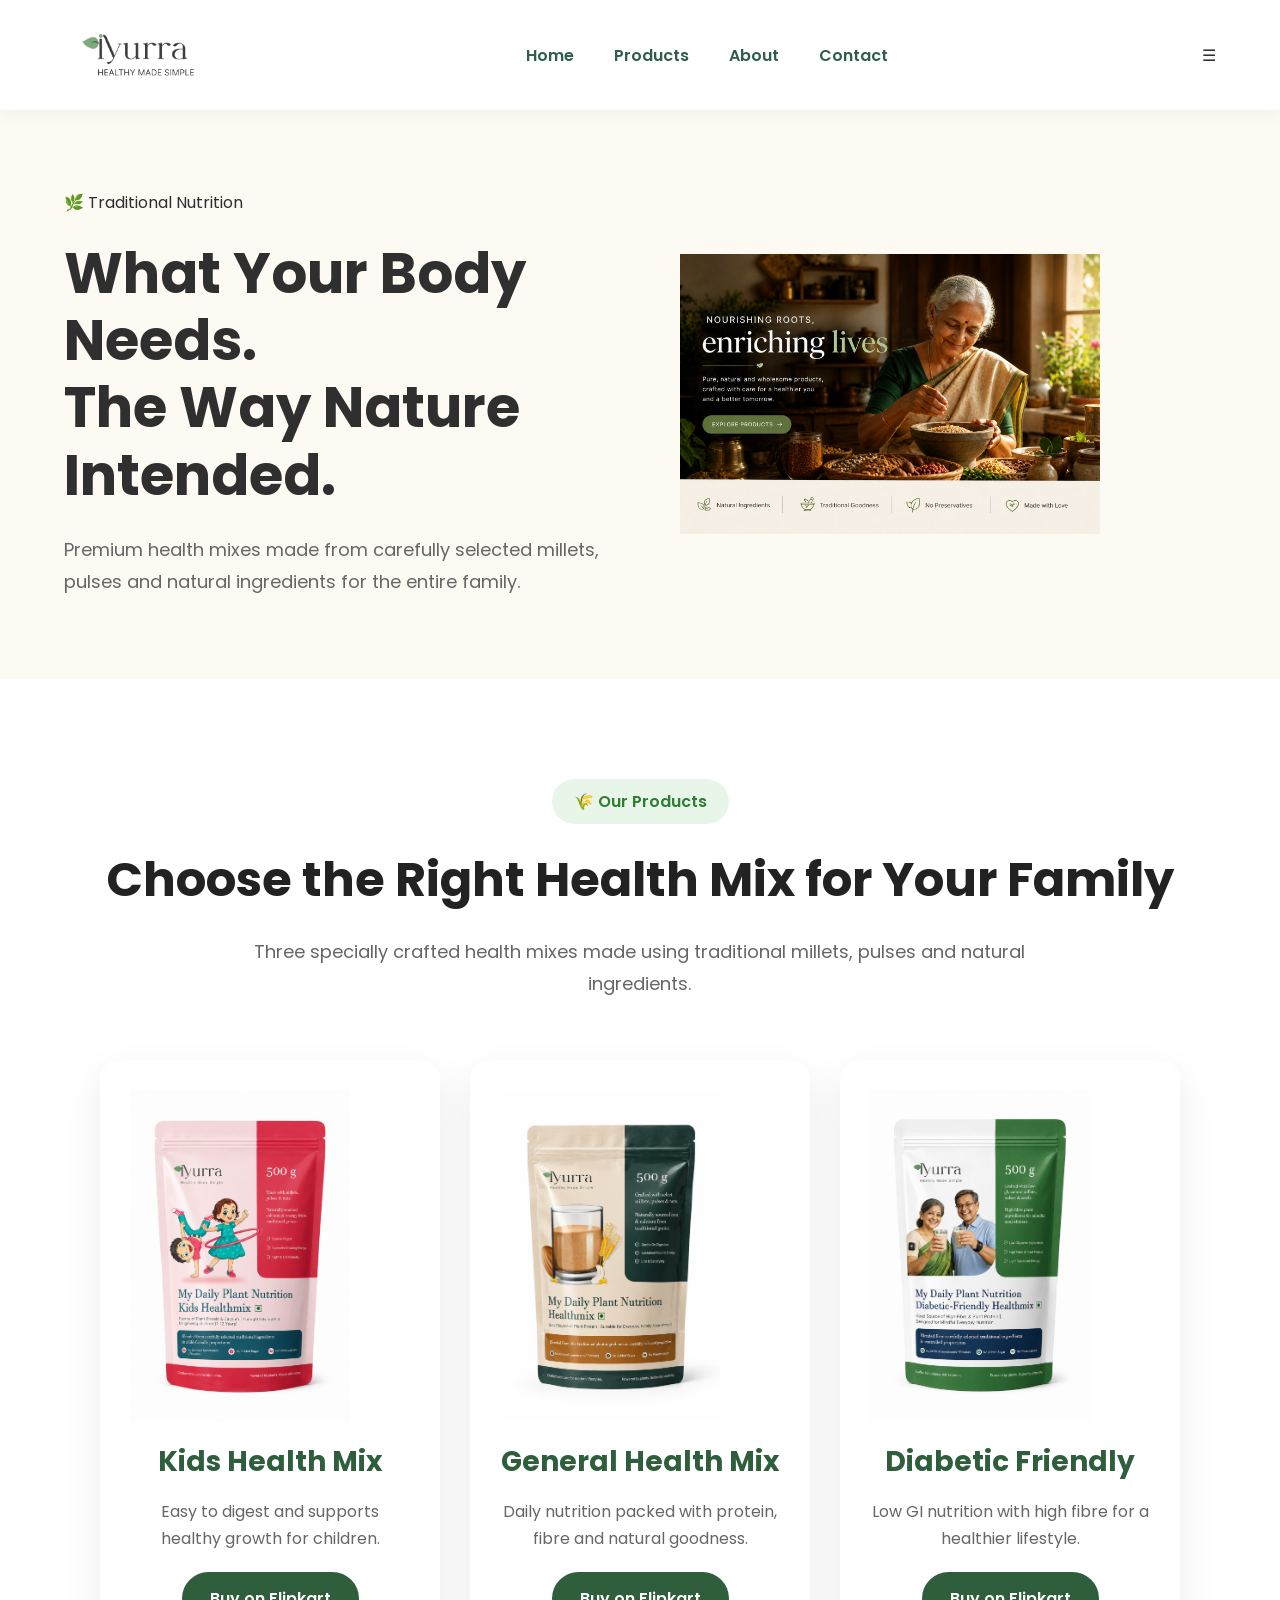
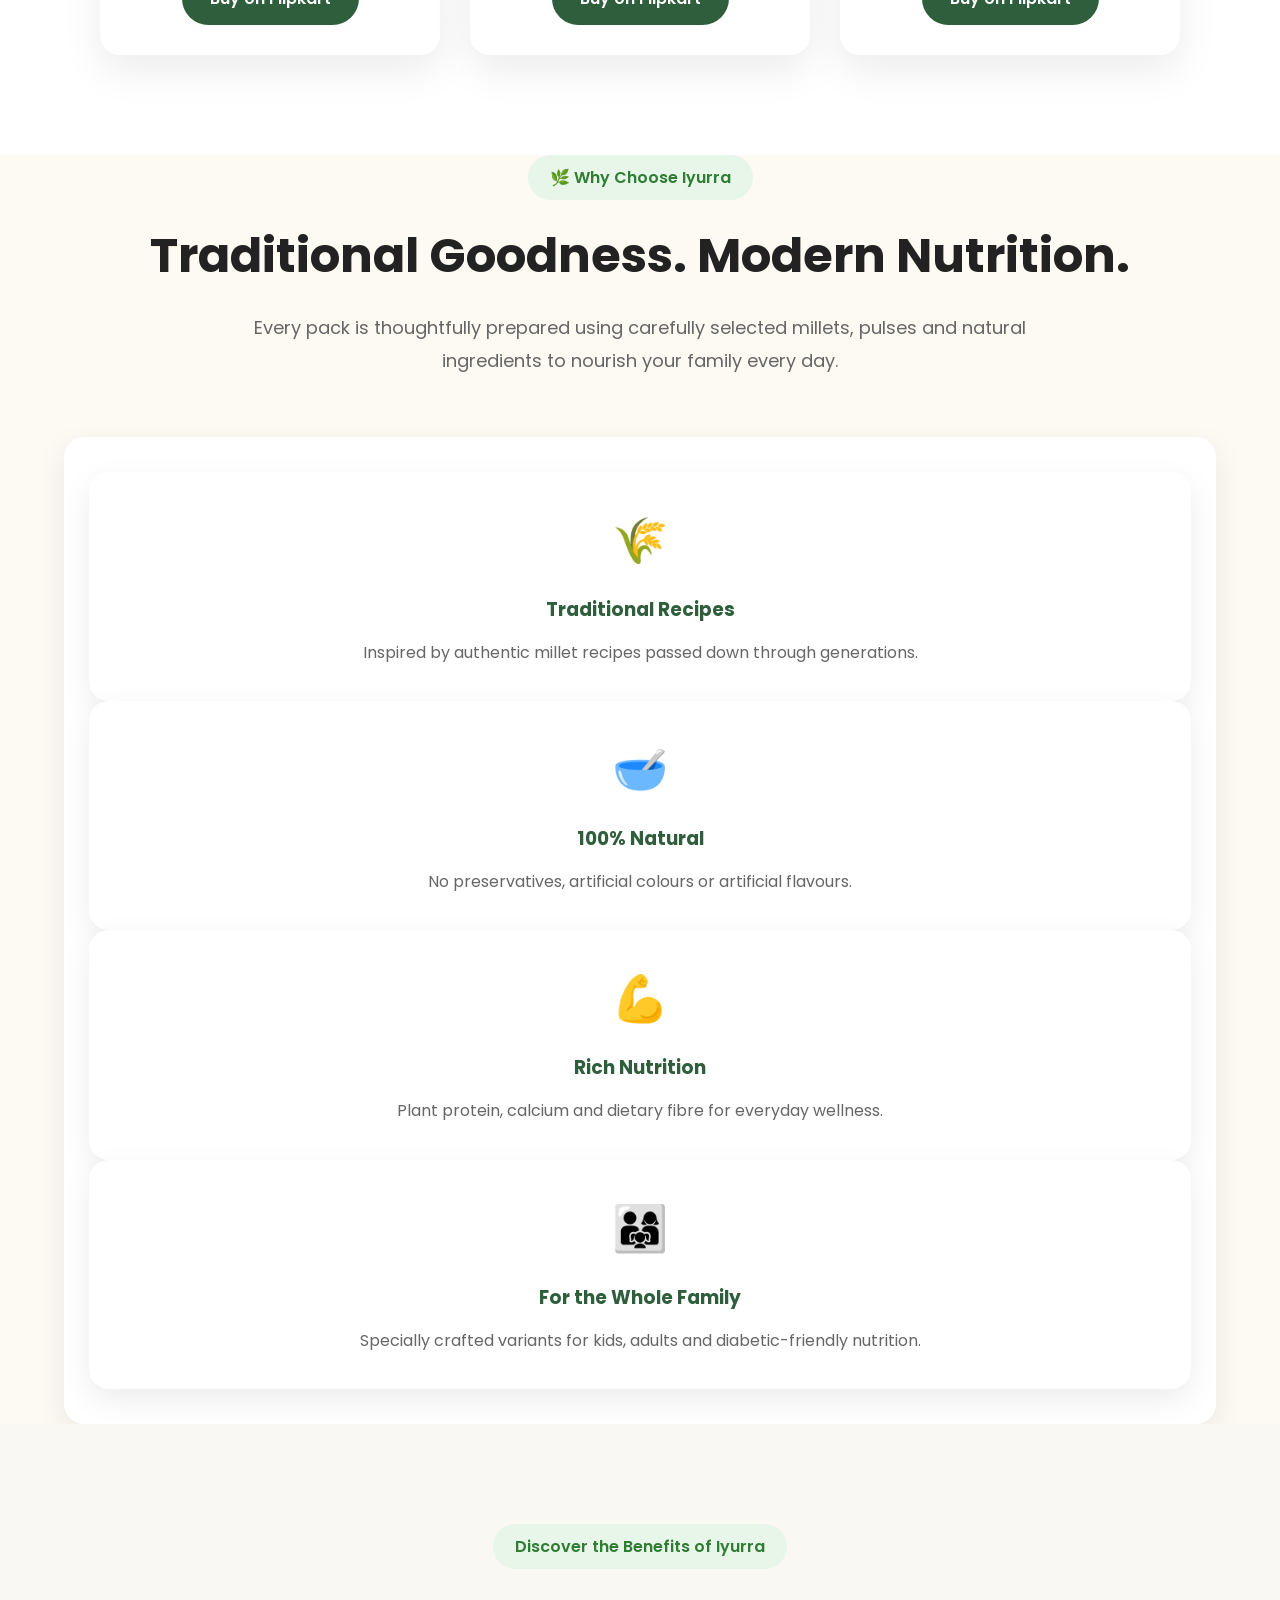
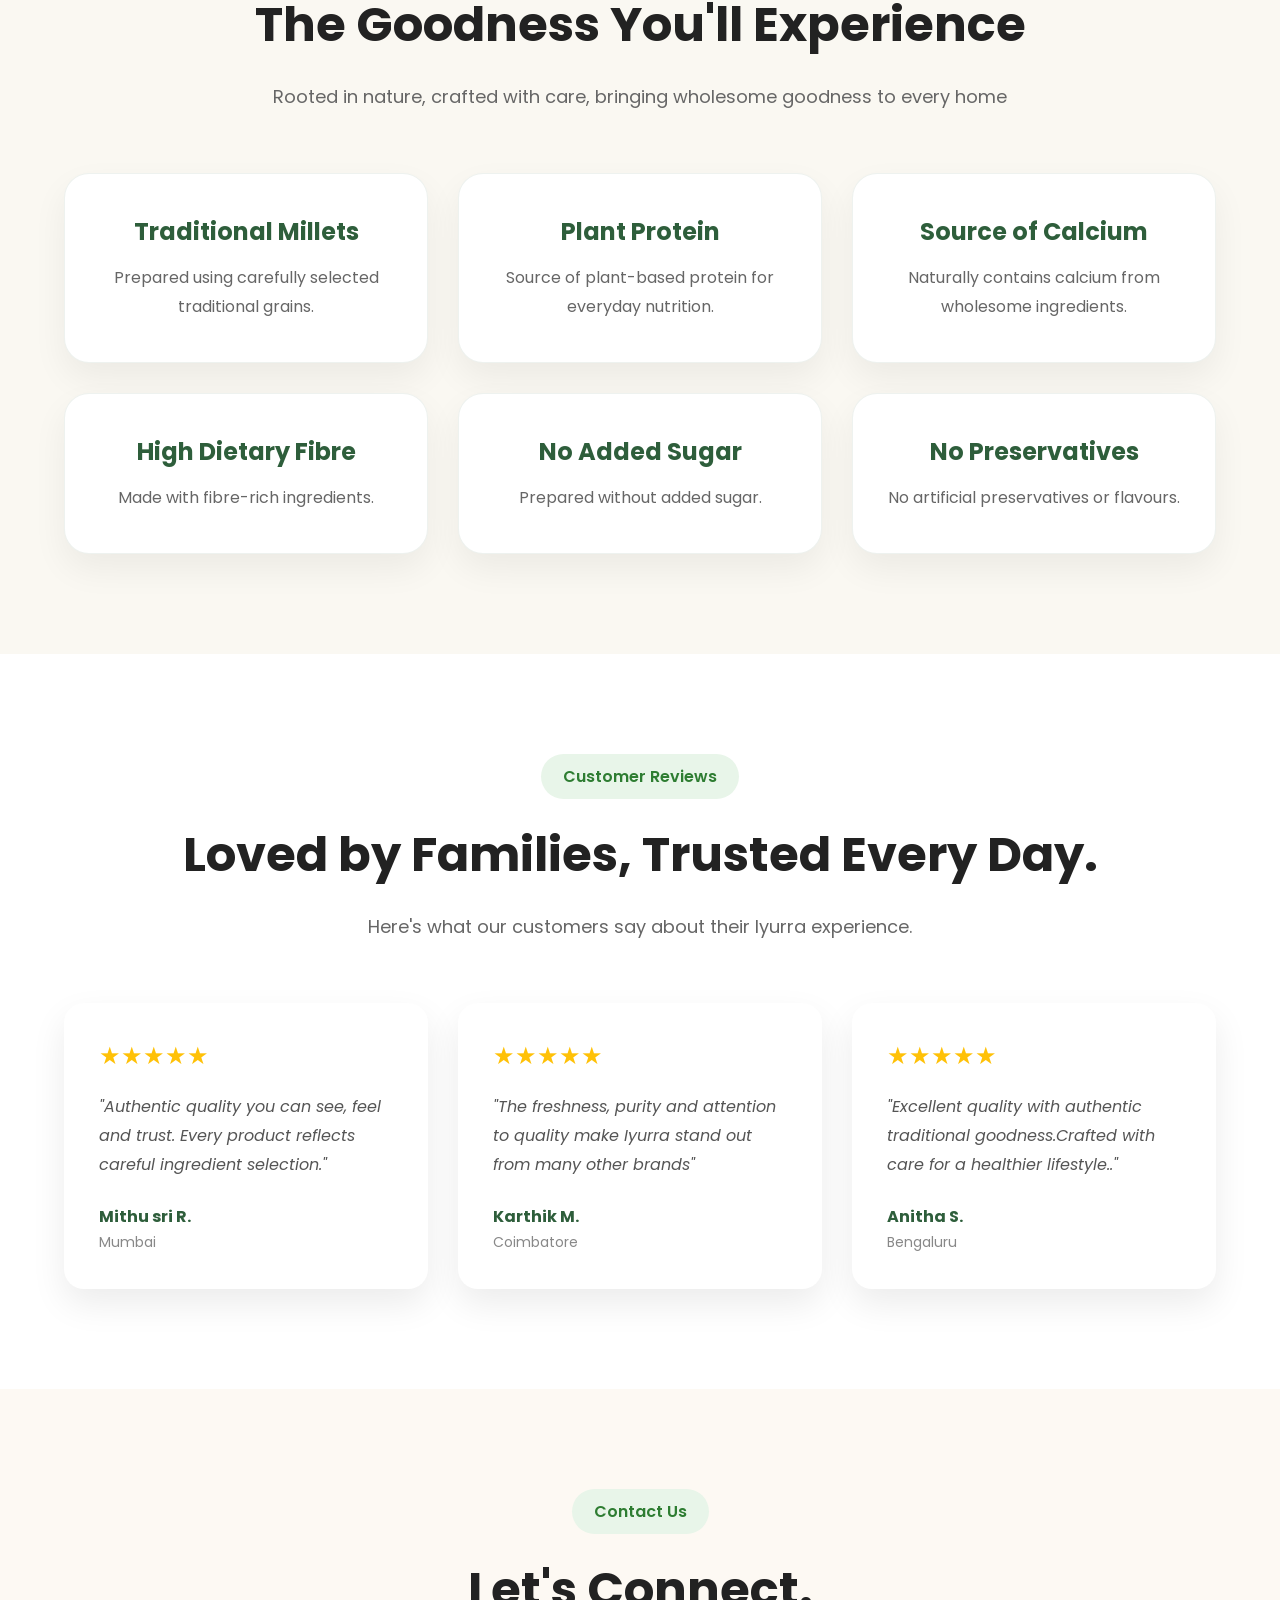
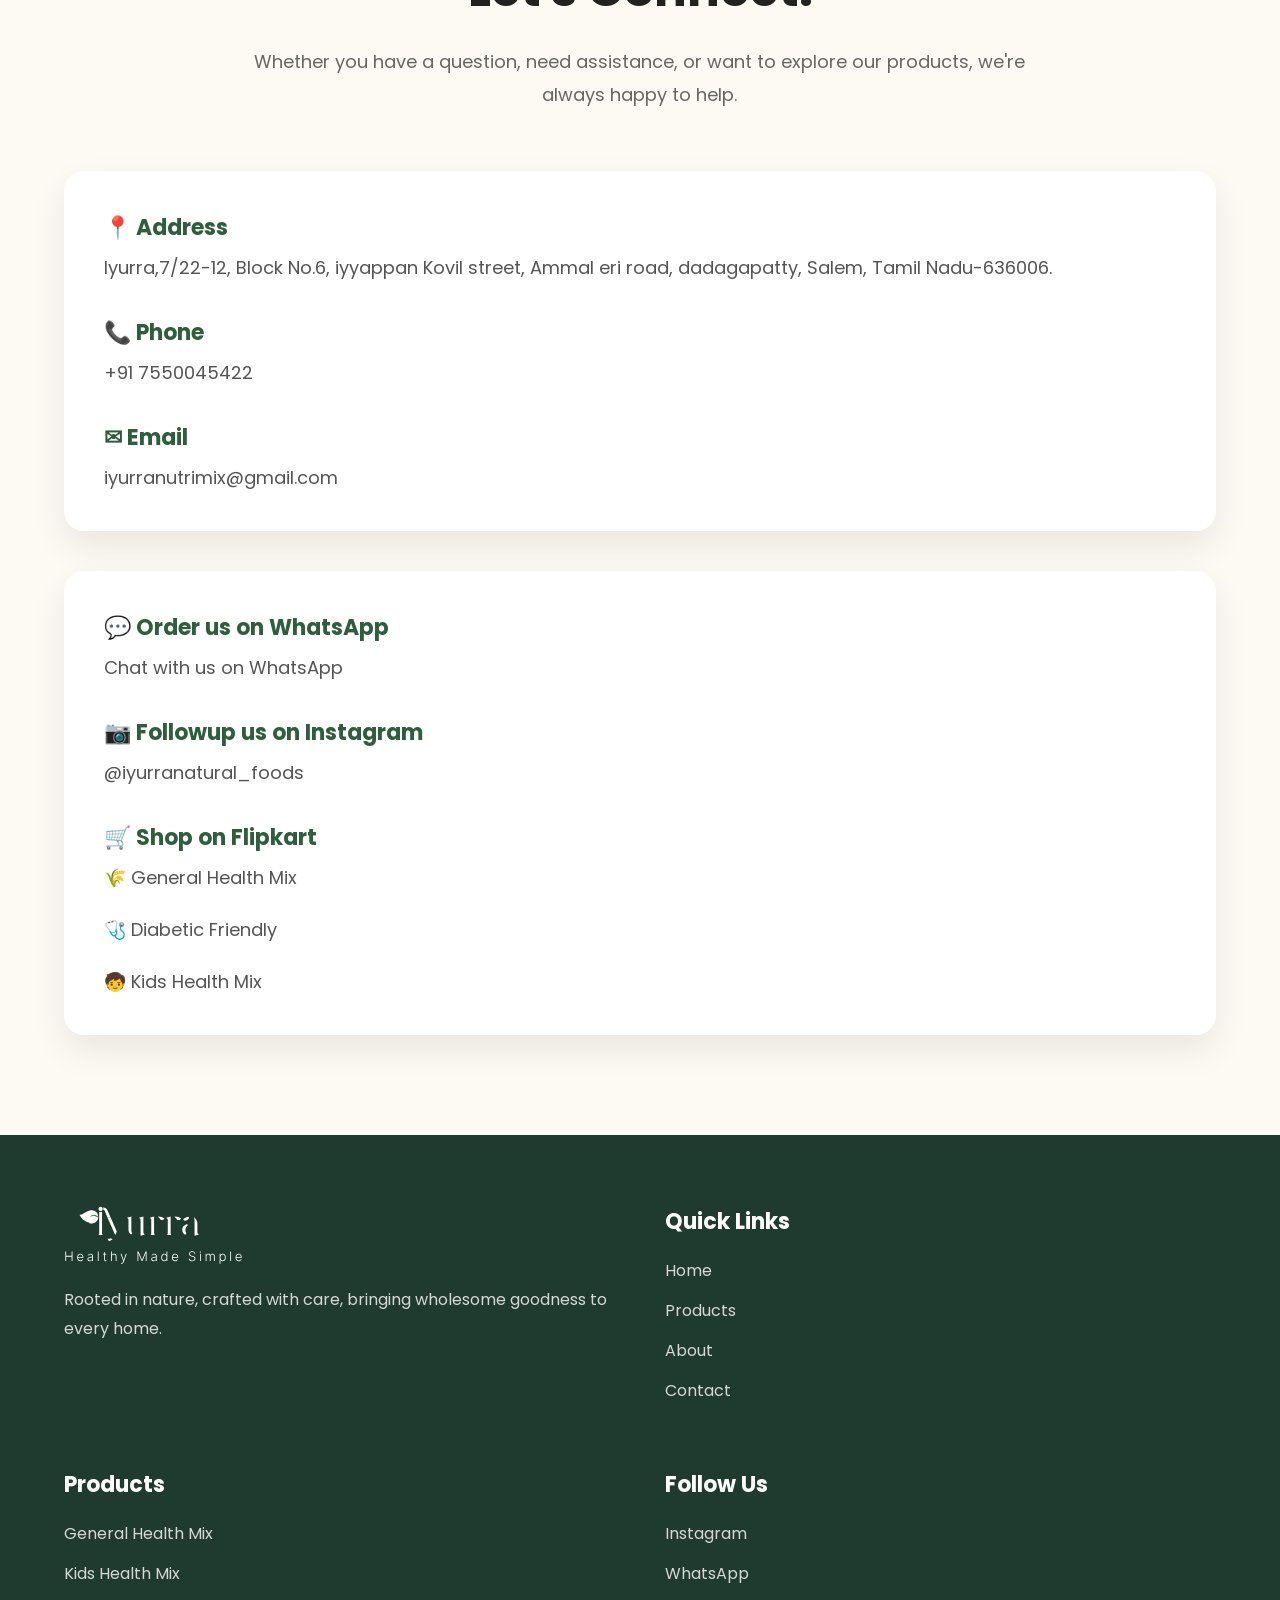
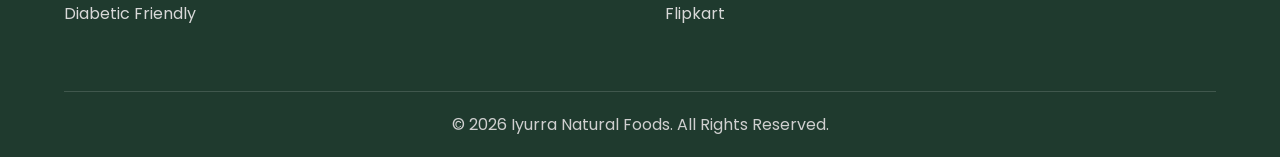
==== index.html @ 967c77cb "Initial Iyurra Website" ====
<!DOCTYPE html>
<html lang="en">

<head>

    <meta charset="UTF-8">
    <meta name="viewport" content="width=device-width, initial-scale=1.0">

    <title>Iyurra Natural Foods | Traditional Nutrition for Modern Families</title>

    <meta name="description"
        content="Iyurra Natural Foods offers healthy traditional health mix made from millets, pulses and natural ingredients for kids, adults and diabetic-friendly nutrition.">

    <link rel="stylesheet" href="style.css">

    <link rel="preconnect" href="https://fonts.googleapis.com">
    <link rel="preconnect" href="https://fonts.gstatic.com" crossorigin>

    <link
        href="https://fonts.googleapis.com/css2?family=Poppins:wght@300;400;500;600;700;800&display=swap"
        rel="stylesheet">

<link rel="stylesheet" href="https://unpkg.com/aos@2.3.4/dist/aos.css">

</head>

<body>

    <!-- Navigation -->

    <header>

    <div class="container navbar">

        <a href="#home">
    <img src="assets/images/logo.png" class="logo" alt="Iyurra Logo">
</a>

        <nav id="navMenu">

            <a href="#home">Home</a>
            <a href="#products">Products</a>
            <a href="#about">About</a>
            <a href="#contact">Contact</a>

        </nav>

        <div class="menu-toggle" id="menuToggle">
            ☰
        </div>

    </div>

</header>


    <!-- Hero -->

    <section id="home" class="hero" data-aos="fade-up">

        <img src="assets/images/decorations/leaf1.png" class="leaf leaf1" alt="">
        <img src="assets/images/decorations/leaf2.png" class="leaf leaf2" alt="">
        <img src="assets/images/decorations/leaf3.png" class="leaf leaf3" alt="">

        <div class="container hero-content">

    <div class="hero-text">

        <span class="hero-badge">
            🌿 Traditional Nutrition
        </span>

        <h1>
            What Your Body Needs.<br>
            The Way Nature Intended.
        </h1>

        <p>
            Premium health mixes made from carefully selected millets,
            pulses and natural ingredients for the entire family.
        </p>

        

    </div>

    <div class="hero-image">

        <img src="assets/images/hero.png" alt="Iyurra Hero">

    </div>

</div>

    </section>
<!-- Products Section -->

<section id="products" class="products" data-aos="fade-up">

    <div class="container">

        <div class="section-title">

            <span>🌾 Our Products</span>

            <h2>Choose the Right Health Mix for Your Family</h2>

            <p>
                Three specially crafted health mixes made using
                traditional millets, pulses and natural ingredients.
            </p>

        </div>
<div class="product-grid">

    <!-- Kids -->

    <div class="product-card">

        <img src="assets/images/kids.png" alt="Kids Health Mix">

        <h3>Kids Health Mix</h3>

        <p>
            Easy to digest and supports healthy growth for children.
        </p>

        <a href="https://dl.flipkart.com/dl/iyurra-kids-friendly-health-mix-powder-500-g/p/itmbeb5637a52f15?pid=RYMHZHB44Z34SBPY&_appId=CL"
   class="product-btn"
   target="_blank">
    Buy on Flipkart
</a>

    </div>

    <!-- General -->

    <div class="product-card">

        <img src="assets/images/general.png" alt="General Health Mix">

        <h3>General Health Mix</h3>

        <p>
            Daily nutrition packed with protein, fibre and natural goodness.
        </p>

        <a href="https://dl.flipkart.com/dl/iyurra-general-health-mix-powder-500-g/p/itmcd481ab065fc2?pid=RYMHZEFGP68ZSYKF&lid=LSTRYMHZEFGP68ZSYKFMRKYDB&marketplace=FLIPKART&_appId=CL"
   class="product-btn"
   target="_blank">
    Buy on Flipkart
</a>

    </div>

    <!-- Diabetic -->

    <div class="product-card">

        <img src="assets/images/diabetic.png" alt="Diabetic Health Mix">

        <h3>Diabetic Friendly</h3>

        <p>
            Low GI nutrition with high fibre for a healthier lifestyle.
        </p>

        <a href="https://dl.flipkart.com/dl/iyurra-diabetic-friendly-health-mix-powder-500-g/p/itmad1262c2bffaa?pid=RYMHZHBQ7AGHYYYQ&lid=LSTRYMHZHBQ7AGHYYYQEQCBSJ&marketplace=FLIPKART&_appId=CL"
   class="product-btn"
   target="_blank">
    Buy on Flipkart
</a>

    </div>

</div>
    </div>

</section>
<!-- Why Choose Iyurra -->

<section id="about" class="why-choose" data-aos="fade-up">

    <div class="container">

        <div class="section-title">

            <span>🌿 Why Choose Iyurra</span>

            <h2>Traditional Goodness. Modern Nutrition.</h2>

            <p>
                Every pack is thoughtfully prepared using carefully selected millets,
                pulses and natural ingredients to nourish your family every day.
            </p>

        </div>

        <div class="why-card" data-aos="fade-up">

            <div class="why-card">
                <div class="icon">🌾</div>
                <h3>Traditional Recipes</h3>
                <p>Inspired by authentic millet recipes passed down through generations.</p>
            </div>

            <div class="why-card">
                <div class="icon">🥣</div>
                <h3>100% Natural</h3>
                <p>No preservatives, artificial colours or artificial flavours.</p>
            </div>

            <div class="why-card">
                <div class="icon">💪</div>
                <h3>Rich Nutrition</h3>
                <p>Plant protein, calcium and dietary fibre for everyday wellness.</p>
            </div>

            <div class="why-card">
                <div class="icon">👨‍👩‍👧</div>
                <h3>For the Whole Family</h3>
                <p>Specially crafted variants for kids, adults and diabetic-friendly nutrition.</p>
            </div>

        </div>

    </div>

</section>

<!-- Health Benefits -->

<section id="benefits" class="benefits" data-aos="fade-up">

    <div class="container">

        <div class="section-title">

            <span>Discover the Benefits of Iyurra</span>

            <h2>The Goodness You'll Experience</h2>

            <p>
                Rooted in nature, crafted with care, bringing wholesome goodness to every home
            </p>

        </div>

        <div class="benefit-grid">

            <div class="benefit-card">
                <i class="fa-solid fa-seedling"></i>
                <h3>Traditional Millets</h3>
                <p>Prepared using carefully selected traditional grains.</p>
            </div>

            <div class="benefit-card">
                <i class="fa-solid fa-dumbbell"></i>
                <h3>Plant Protein</h3>
                <p>Source of plant-based protein for everyday nutrition.</p>
            </div>

            <div class="benefit-card">
                <i class="fa-solid fa-bone"></i>
                <h3>Source of Calcium</h3>
                <p>Naturally contains calcium from wholesome ingredients.</p>
            </div>

            <div class="benefit-card">
                <i class="fa-solid fa-wheat-awn"></i>
                <h3>High Dietary Fibre</h3>
                <p>Made with fibre-rich ingredients.</p>
            </div>

            <div class="benefit-card">
                <i class="fa-solid fa-cube"></i>
                <h3>No Added Sugar</h3>
                <p>Prepared without added sugar.</p>
            </div>

            <div class="benefit-card">
                <i class="fa-solid fa-shield-heart"></i>
                <h3>No Preservatives</h3>
                <p>No artificial preservatives or flavours.</p>
            </div>

        </div>

    </div>

</section>

<!--
Preparation Section

<section class="preparation" data-aos="fade-up">

    <div class="container">

        <div class="section-title">

            <span>Preparation Guide</span>

            <h2>Simple to Make. Delicious to Enjoy.</h2>

            <p>
                Follow these easy steps to prepare a wholesome and delicious drink for you and your family.
            </p>

        </div>

        <div class="prep-grid">

            <!-- Step 1 >

            <div class="prep-card">

                <div class="step-number">01</div>

                <img src="assets/icons/boil.png" alt="Boil">

                <h3>Boil</h3>

                <p>
                    Bring water or milk to a gentle boil.
                </p>

            </div>

            <!-- Step 2 >

            <div class="prep-card">

                <div class="step-number">02</div>

                <img src="assets/icons/mix.png" alt="Mix">

                <h3>Mix</h3>

                <p>
                    Mix 1–2 tablespoons of Iyurra Health Mix with a little water until smooth.
                </p>

            </div>

            <!-- Step 3 >

            <div class="prep-card">

                <div class="step-number">03</div>

                <img src="assets/icons/pour.png" alt="Pour">

                <h3>Combine</h3>

                <p>
                    Pour the prepared mixture into the boiling water or milk while stirring.
                </p>

            </div>

            <!-- Step 4 >

            <div class="prep-card">

                <div class="step-number">04</div>

                <img src="assets/icons/cook.png" alt="Cook">

                <h3>Cook</h3>

                <p>
                    Simmer for 5–7 minutes, stirring continuously until smooth.
                </p>

            </div>

            <!-- Step 5 >

            <div class="prep-card">

                <div class="step-number">05</div>

                <img src="assets/icons/enjoy.png" alt="Enjoy">

                <h3>Enjoy</h3>

                <p>
                    Add palm sugar, jaggery or salt as desired and serve warm.
                </p>

            </div>

        </div>

    </div>

</section>

-->

<!-- Reviews Section -->

<section id="reviews" class="reviews" data-aos="fade-up">

    <div class="container">

        <div class="section-title">

            <span>Customer Reviews</span>

            <h2>Loved by Families, Trusted Every Day.</h2>

            <p>
                Here's what our customers say about their Iyurra experience.
            </p>

        </div>

        <div class="review-grid">

            <div class="review-card">

                <div class="stars">
                    ★★★★★
                </div>

                <p>
                    "Authentic quality you can see, feel and trust. Every product reflects careful ingredient selection."
                </p>

                <h4>Mithu sri R.</h4>

                <span>Mumbai</span>

            </div>

            <div class="review-card">

                <div class="stars">
                    ★★★★★
                </div>

                <p>
                    "The freshness, purity and attention to quality make Iyurra stand out from many other brands"
                </p>

                <h4>Karthik M.</h4>

                <span>Coimbatore</span>

            </div>

            <div class="review-card">

                <div class="stars">
                    ★★★★★
                </div>

                <p>
                    "Excellent quality with authentic traditional goodness.Crafted with care for a healthier lifestyle.."
                </p>

                <h4>Anitha S.</h4>

                <span>Bengaluru</span>

            </div>

        </div>

    </div>

</section>

<!-- Contact Section -->

<section id="contact" class="contact" data-aos="fade-up">

    <div class="container">

        <div class="section-title">

            <span>Contact Us</span>

            <h2>Let's Connect.</h2>

            <p>
                Whether you have a question, need assistance, or want to explore our products, we're always happy to help.
            </p>

        </div>

        <div class="contact-grid">

            <div class="contact-card">

                <div class="contact-item">

                    <h3>📍 Address</h3>

                    <p>
                        Iyurra,7/22-12, Block No.6, iyyappan Kovil street,
                        Ammal eri road, dadagapatty, Salem, Tamil Nadu-636006.
                    </p>

                </div>

                <div class="contact-item">

                    <h3>📞 Phone</h3>

                    <p>
                        +91 7550045422
                    </p>

                </div>

                <div class="contact-item">

                    <h3>✉ Email</h3>

                    <p>
                        iyurranutrimix@gmail.com
                    </p>

                </div>

            </div>

            <div class="contact-card">

                <div class="contact-item">

                    <h3>💬 Order us on WhatsApp</h3>

                    <a href="https://wa.me/c/917550045422" target="_blank">
    Chat with us on WhatsApp
</a>

                </div>

                <div class="contact-item">

                    <h3>📷 Followup us on Instagram</h3>

                    <a href="https://www.instagram.com/iyurranatural_foods/" target="_blank">
    @iyurranatural_foods
</a>

                </div>

                <div class="contact-item">

                        <h3>🛒 Shop on Flipkart</h3>

                         <a href="https://dl.flipkart.com/dl/iyurra-general-health-mix-powder-500-g/p/itmcd481ab065fc2?pid=RYMHZEFGP68ZSYKF&lid=LSTRYMHZEFGP68ZSYKFMRKYDB&marketplace=FLIPKART&_appId=CL" target="_blank">
                          🌾 General Health Mix
                     </a>

                    <br><br>

                        <a href="https://dl.flipkart.com/dl/iyurra-diabetic-friendly-health-mix-powder-500-g/p/itmad1262c2bffaa?pid=RYMHZHBQ7AGHYYYQ&lid=LSTRYMHZHBQ7AGHYYYQEQCBSJ&marketplace=FLIPKART&_appId=CL" target="_blank">
                          🩺 Diabetic Friendly
                     </a>

                     <br><br>

                        <a href="https://dl.flipkart.com/dl/iyurra-kids-friendly-health-mix-powder-500-g/p/itmbeb5637a52f15?pid=RYMHZHB44Z34SBPY&_appId=CL" target="_blank">
                        🧒 Kids Health Mix
                     </a>

                </div>

            </div>

        </div>

    </div>

</section>
<!-- Footer -->

<footer class="footer">

    <div class="container">

        <div class="footer-grid">

            <!-- Brand -->

            <div class="footer-column">

                <img src="assets/images/logo1.svg"
                     alt="Iyurra Logo"
                     class="footer-logo">

                <p>

                    Rooted in nature, crafted with care,
                    bringing wholesome goodness to every home.

                </p>

            </div>

            <!-- Quick Links -->

            <div class="footer-column">

                <h3>Quick Links</h3>

                <a href="#home">Home</a>

                <a href="#products">Products</a>

                <a href="#about">About</a>

                <a href="#contact">Contact</a>

            </div>

            <!-- Products -->

            <div class="footer-column">

                <h3>Products</h3>

                <a href="#products">General Health Mix</a>

                <a href="#products">Kids Health Mix</a>

                <a href="#">Diabetic Friendly</a>

            </div>

            <!-- Social -->

            <div class="footer-column">

                <h3>Follow Us</h3>

                <a href="https://www.instagram.com/iyurranatural_foods/" target="_blank">

                    Instagram

                </a>

                <a href="https://wa.me/917550045422" target="_blank">

                    WhatsApp

                </a>

                <a href="#">

                    Flipkart

                </a>

            </div>

        </div>

        <hr>

        <div class="footer-bottom">

            <p>

                © 2026 Iyurra Natural Foods.
                All Rights Reserved.

            </p>

        </div>

    </div>

</footer>
<script src="https://unpkg.com/aos@2.3.4/dist/aos.js"></script>

<script>
AOS.init({
    duration: 1000,
    once: true
});
</script>

<script src="script.js"></script>

</body>
</html>
---- style.css ----
html{

    scroll-behavior:smooth;

}

*{
margin:0;
padding:0;
box-sizing:border-box;
}

body{

font-family:'Poppins',sans-serif;
background:#FDF9F3;
color:#2f2f2f;

}

img{
    max-width:100%;
    height:auto;
    display:block;
}

.container{

width:90%;
max-width:1200px;
margin:auto;

}

/* Navigation */

header{

background:white;
box-shadow:0 2px 20px rgba(0,0,0,.05);

}

.navbar{

    display:flex;
    justify-content:space-between;
    align-items:center;
    padding:20px 0;
    position:relative;

}

.logo{

height:70px;

}

nav{
    display:flex;
    gap:40px;
}

nav a{

text-decoration:none;
font-weight:600;
color:#2F5D50;

transition:.3s;

}

nav a:hover{

color:#C89B5E;

}

/* Hero */

.hero{

padding:80px 0;

}

.hero-content{

display:flex;
align-items:center;
justify-content:space-between;
gap:60px;

}

.hero-text{

flex:1;

}

.tagline{

background:#EAF7F1;
color:#2F5D50;
padding:8px 18px;
border-radius:30px;
font-size:14px;
font-weight:600;

}

.hero h1{

font-size:56px;
line-height:1.2;
margin:25px 0;

}

.hero p{

font-size:18px;
line-height:1.8;
color:#666;

}

.buttons{

margin-top:35px;
display:flex;
gap:20px;

}

.btn{

padding:15px 35px;
border-radius:40px;
text-decoration:none;
font-weight:600;
transition:.3s;

}

.primary{

background:#2F5D50;
color:white;

}

.primary:hover{

background:#23463D;

}

.secondary{

border:2px solid #2F5D50;
color:#2F5D50;

}

.secondary:hover{

background:#2F5D50;
color:white;

}

.hero-image{

flex:2;
text-align:center;

}

.hero-image img{

width:90%;
max-width:420px;

animation:float 4s ease-in-out infinite;

}

@keyframes float{

0%{transform:translateY(0);}
50%{transform:translateY(-12px);}
100%{transform:translateY(0);}

}

@media(max-width:900px){

.hero-content{

flex-direction:column-reverse;
text-align:center;

}

nav{

display:none;

}

.hero h1{

font-size:38px;

}

.buttons{

justify-content:center;

}

}
/* Products Section */

.products{
    padding:100px 0;
    background:#ffffff;
}

.section-title{
    text-align:center;
    margin-bottom:60px;
}

.section-title span{
    display:inline-block;
    background:#e8f5e9;
    color:#2e7d32;
    padding:10px 22px;
    border-radius:30px;
    font-weight:600;
    margin-bottom:20px;
}

.section-title h2{
    font-size:48px;
    color:#222;
    margin-bottom:20px;
}

.section-title p{
    width:70%;
    margin:auto;
    color:#666;
    line-height:1.8;
    font-size:18px;
}
/* Product Grid */

.product-grid{
    display:flex;
    justify-content:center;
    gap:30px;
    margin-top:60px;
    flex-wrap:wrap;
}

.product-card{
    width:340px;
    background:#fff;
    border-radius:20px;
    padding:30px;
    box-shadow:0 15px 40px rgba(0,0,0,.08);
    transition:.3s;
    text-align:center;
}

.product-card:hover{
    transform:translateY(-10px);
}

.product-card img{
    width:220px;
    margin-bottom:20px;
}

.product-card h3{
    font-size:28px;
    color:#2E5E3B;
    margin-bottom:15px;
}

.product-card p{
    color:#666;
    line-height:1.7;
    margin-bottom:20px;
}

.product-btn{
    display:inline-block;
    background:#2E5E3B;
    color:#fff;
    padding:14px 28px;
    border-radius:40px;
    text-decoration:none;
    font-weight:600;
}

.product-btn:hover{
    background:#1f452b;
}
/* Why Iyurra */

.why-iyurra{
    padding:100px 0;
    background:#fdf9f3;
}

.why-grid{
    display:grid;
    grid-template-columns:repeat(4,1fr);
    gap:30px;
    margin-top:60px;
}

.why-card{
    background:#fff;
    padding:35px 25px;
    border-radius:20px;
    text-align:center;
    box-shadow:0 10px 30px rgba(0,0,0,.08);
    transition:.3s;
}

.why-card:hover{
    transform:translateY(-10px);
}

.why-card .icon{
    font-size:45px;
    margin-bottom:20px;
}

.why-card h3{
    color:#2E5E3B;
    margin-bottom:15px;
}

.why-card p{
    color:#666;
    line-height:1.7;
}
/* Floating Leaves */

.hero{
    position:relative;
    overflow:hidden;
}

.leaf{
    position:absolute;
    width:70px;
    opacity:.25;
    animation:floatLeaf 8s ease-in-out infinite;
}

.leaf1{
    top:80px;
    left:5%;
}

.leaf2{
    top:250px;
    right:8%;
    animation-delay:2s;
}

.leaf3{
    bottom:80px;
    left:45%;
    animation-delay:4s;
}

@keyframes floatLeaf{

    0%{
        transform:translateY(0) rotate(0deg);
    }

    50%{
        transform:translateY(-20px) rotate(8deg);
    }

    100%{
        transform:translateY(0) rotate(0deg);
    }

}
/*==============================
    HEALTH BENEFITS
==============================*/

.benefits{
    padding:100px 0;
    background:#faf8f2;
}

.benefit-grid{
    display:grid;
    grid-template-columns:repeat(auto-fit,minmax(280px,1fr));
    gap:30px;
    margin-top:60px;
}

.benefit-card{

    background:#fff;

    padding:40px 30px;

    border-radius:25px;

    text-align:center;

    transition:.4s;

    box-shadow:0 15px 35px rgba(0,0,0,.06);

    border:1px solid rgba(46,94,59,.08);

}

.benefit-card:hover{

    transform:translateY(-10px);

    box-shadow:0 25px 45px rgba(0,0,0,.12);

}

.benefit-card i{

    font-size:50px;

    color:#2E5E3B;

    margin-bottom:25px;

}

.benefit-card h3{

    font-size:24px;

    color:#2E5E3B;

    margin-bottom:15px;

}

.benefit-card p{

    color:#666;

    line-height:1.8;

}

/*==============================
        CUSTOMER REVIEWS
==============================*/

.reviews{

    padding:100px 0;

    background:#ffffff;

}

.review-grid{

    display:grid;

    grid-template-columns:repeat(auto-fit,minmax(320px,1fr));

    gap:30px;

    margin-top:60px;

}

.review-card{

    background:#fff;

    border-radius:20px;

    padding:35px;

    box-shadow:0 15px 35px rgba(0,0,0,.08);

    transition:.4s;

}

.review-card:hover{

    transform:translateY(-10px);

}

.stars{

    color:#FFC107;

    font-size:24px;

    margin-bottom:20px;

}

.review-card p{

    color:#555;

    line-height:1.8;

    font-style:italic;

}

.review-card h4{

    margin-top:25px;

    color:#2E5E3B;

}

.review-card span{

    color:#888;

    font-size:14px;

}
/*==============================
        CONTACT
==============================*/

.contact{

    padding:100px 0;

    background:#fdf9f3;

}

.contact-grid{

    display:grid;

    grid-template-columns:repeat(auto-fit,minmax(320px,1fr));

    gap:40px;

    margin-top:60px;

}

.contact-card{

    background:#fff;

    padding:40px;

    border-radius:20px;

    box-shadow:0 15px 35px rgba(0,0,0,.08);

}

.contact-item{

    margin-bottom:35px;

}

.contact-item:last-child{

    margin-bottom:0;

}

.contact-item h3{

    color:#2E5E3B;

    margin-bottom:10px;

    font-size:22px;

}

.contact-item p,
.contact-item a{

    color:#555;

    text-decoration:none;

    font-size:18px;

    transition:.3s;

}

.contact-item a:hover{

    color:#2E5E3B;

}
/*==============================
            FOOTER
==============================*/

.footer{

    background:#1F3A2E;

    color:#fff;

    padding:70px 0 20px;

}

.footer-grid{

    display:grid;

    grid-template-columns:2fr 1fr 1fr 1fr;

    gap:50px;

}

.footer-logo{

    width:180px;

    margin-bottom:20px;

}

.footer-column p{

    color:#d8d8d8;

    line-height:1.8;

}

.footer-column h3{

    margin-bottom:20px;

    font-size:22px;

}

.footer-column a{

    display:block;

    color:#d8d8d8;

    text-decoration:none;

    margin-bottom:15px;

    transition:.3s;

}

.footer-column a:hover{

    color:#9DD68C;

    padding-left:5px;

}

.footer hr{

    border:none;

    height:1px;

    background:rgba(255,255,255,.15);

    margin:50px 0 20px;

}

.footer-bottom{

    text-align:center;

}

.footer-bottom p{

    color:#cfcfcf;

}
/* ==========================
        TABLET
========================== */

@media (max-width:992px)
{

    nav{
    display:none;
    position:absolute;
    top:100%;
    left:0;
    width:100%;
    background:#ffffff;
    border-radius:0 0 12px 12px;
    box-shadow:0 8px 20px rgba(0,0,0,.1);
    padding:15px 0;
    z-index:999;
}


.menu-toggle{

    display:flex;
    align-items:center;
    justify-content:center;

    width:45px;
    height:45px;

    font-size:30px;
    font-weight:700;

    color:white;
    background:#2F5D50;

    border-radius:8px;

    cursor:pointer;

}

.navbar{

    display:flex;
    justify-content:space-between;
    align-items:center;azx

}
nav.active{
    display:flex;
    flex-direction:column;
    align-items:center;
    justify-content:center;
    gap:18px;
}

nav a{
    display:block;
    width:100%;
    padding:12px 0;
    text-align:center;
    font-size:18px;
}

}
.hero-content{
    display:grid;
    grid-template-columns:1fr 1fr;
    align-items:center;
    gap:80px;
}

.hero-image{
        order:-1;
    }



.products .product-grid
{

    grid-template-columns:repeat(auto-fit,minmax(280px,1fr));

}

.contact-grid{

    grid-template-columns:1fr;

}
.footer-grid{

    grid-template-columns:1fr 1fr;

}
}
/* ==========================
      MOBILE NAVIGATION
========================== */

.menu-toggle{

    display:none;
    font-size:32px;
    cursor:pointer;
    color:#2F5D50;

}

.hero-text{
    order:1;
}

.hero-image{
    order:2;
}
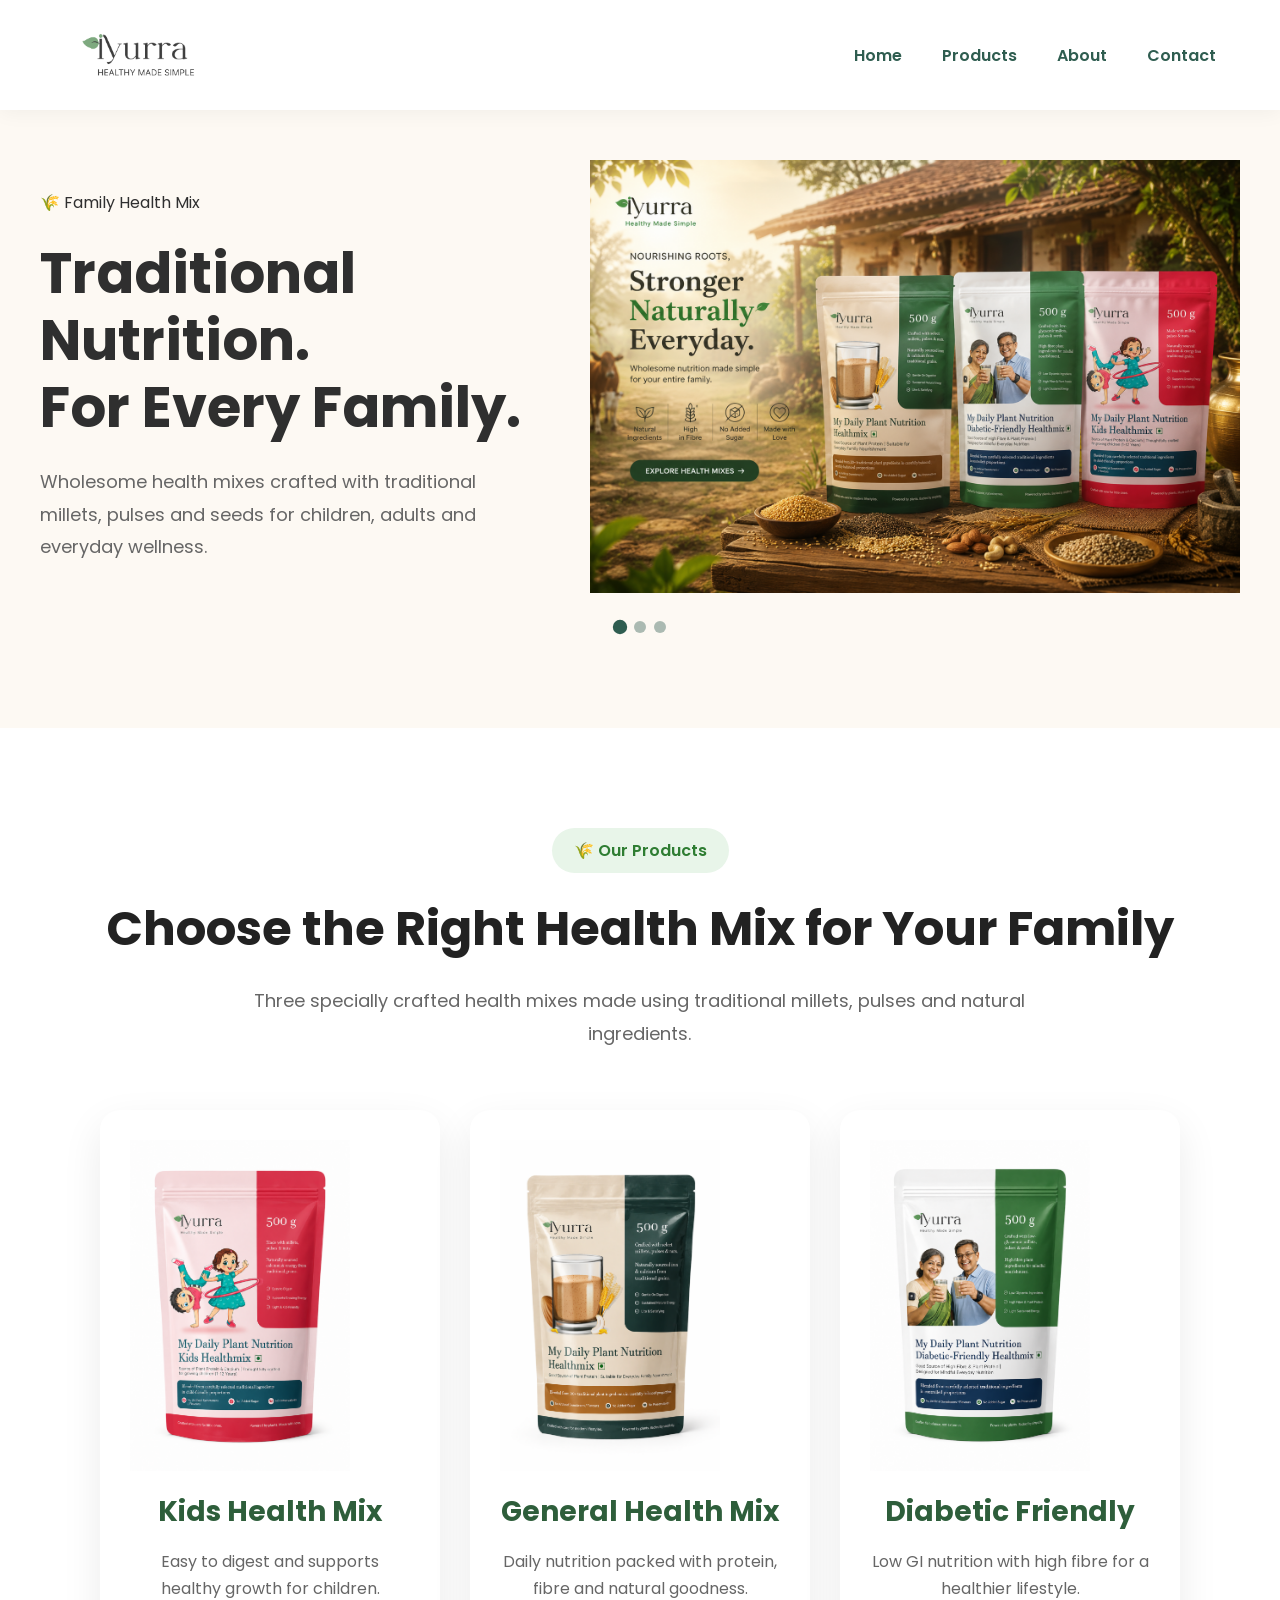
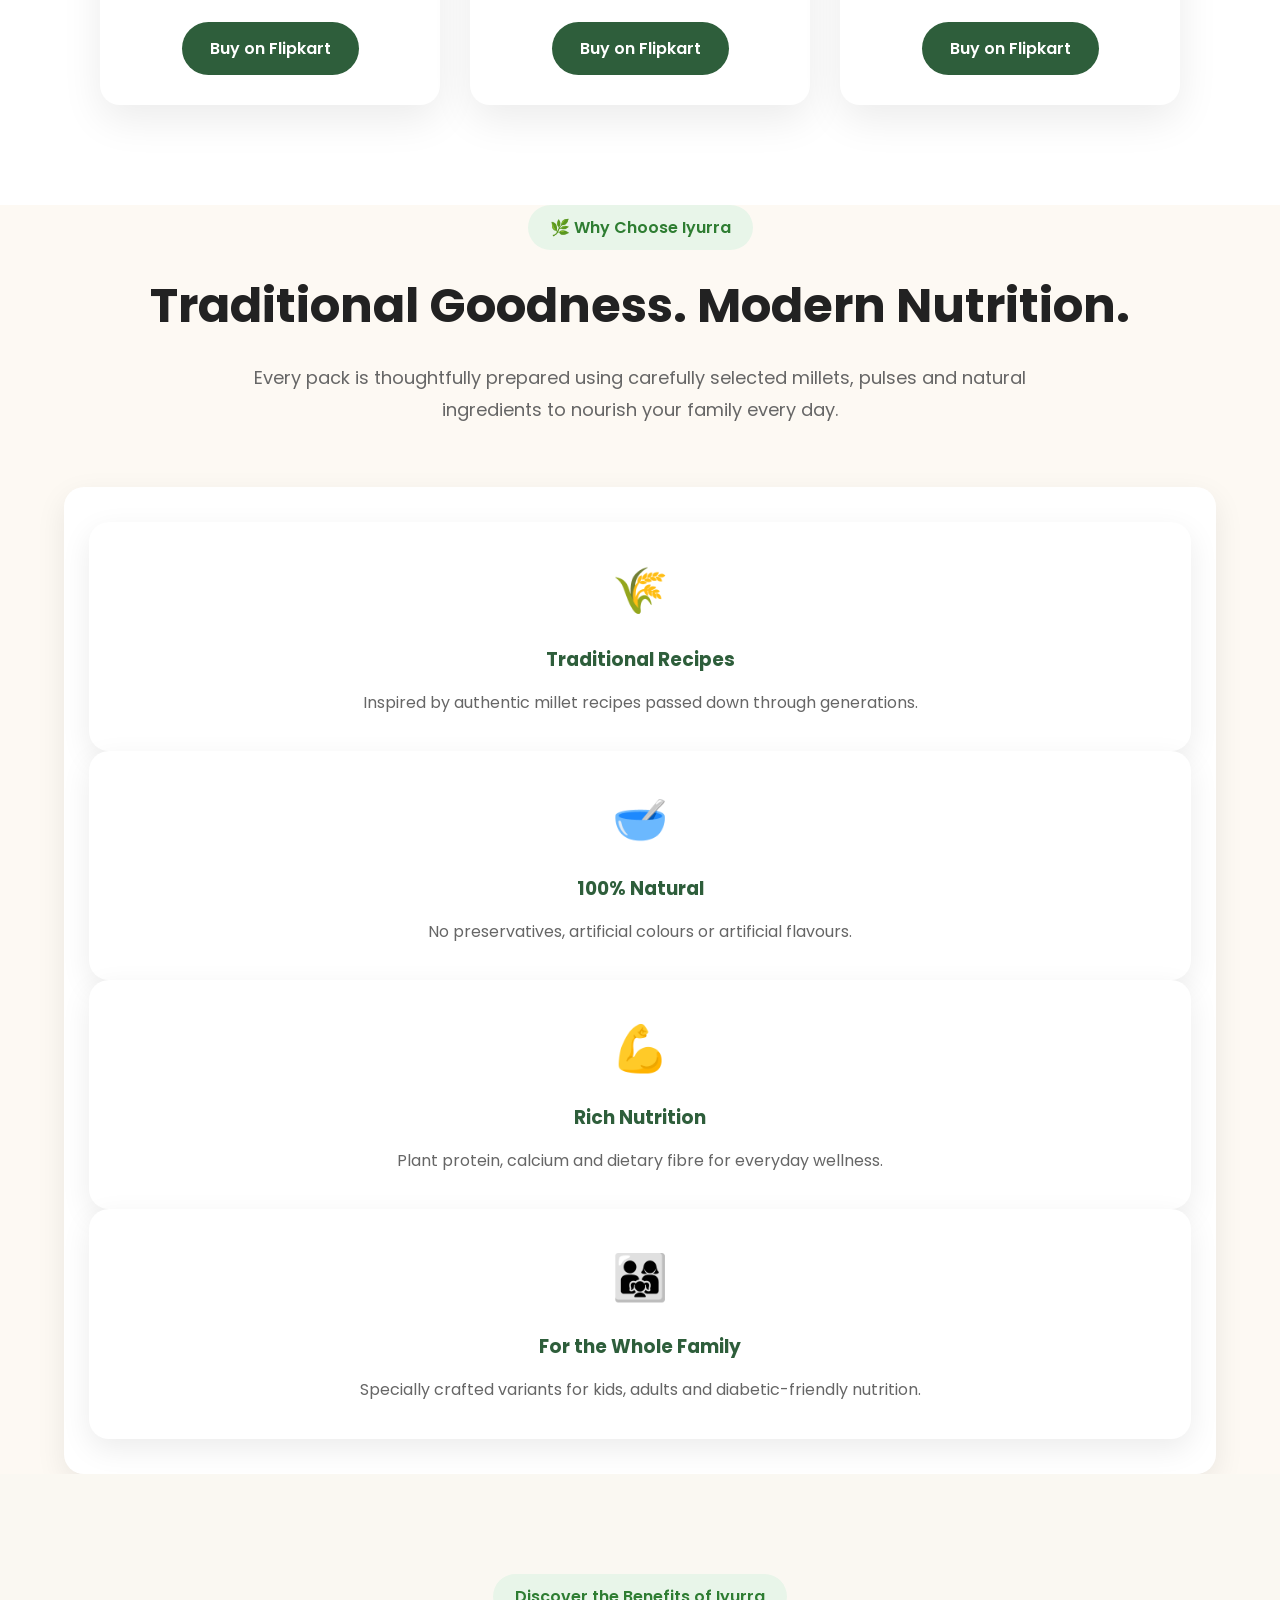
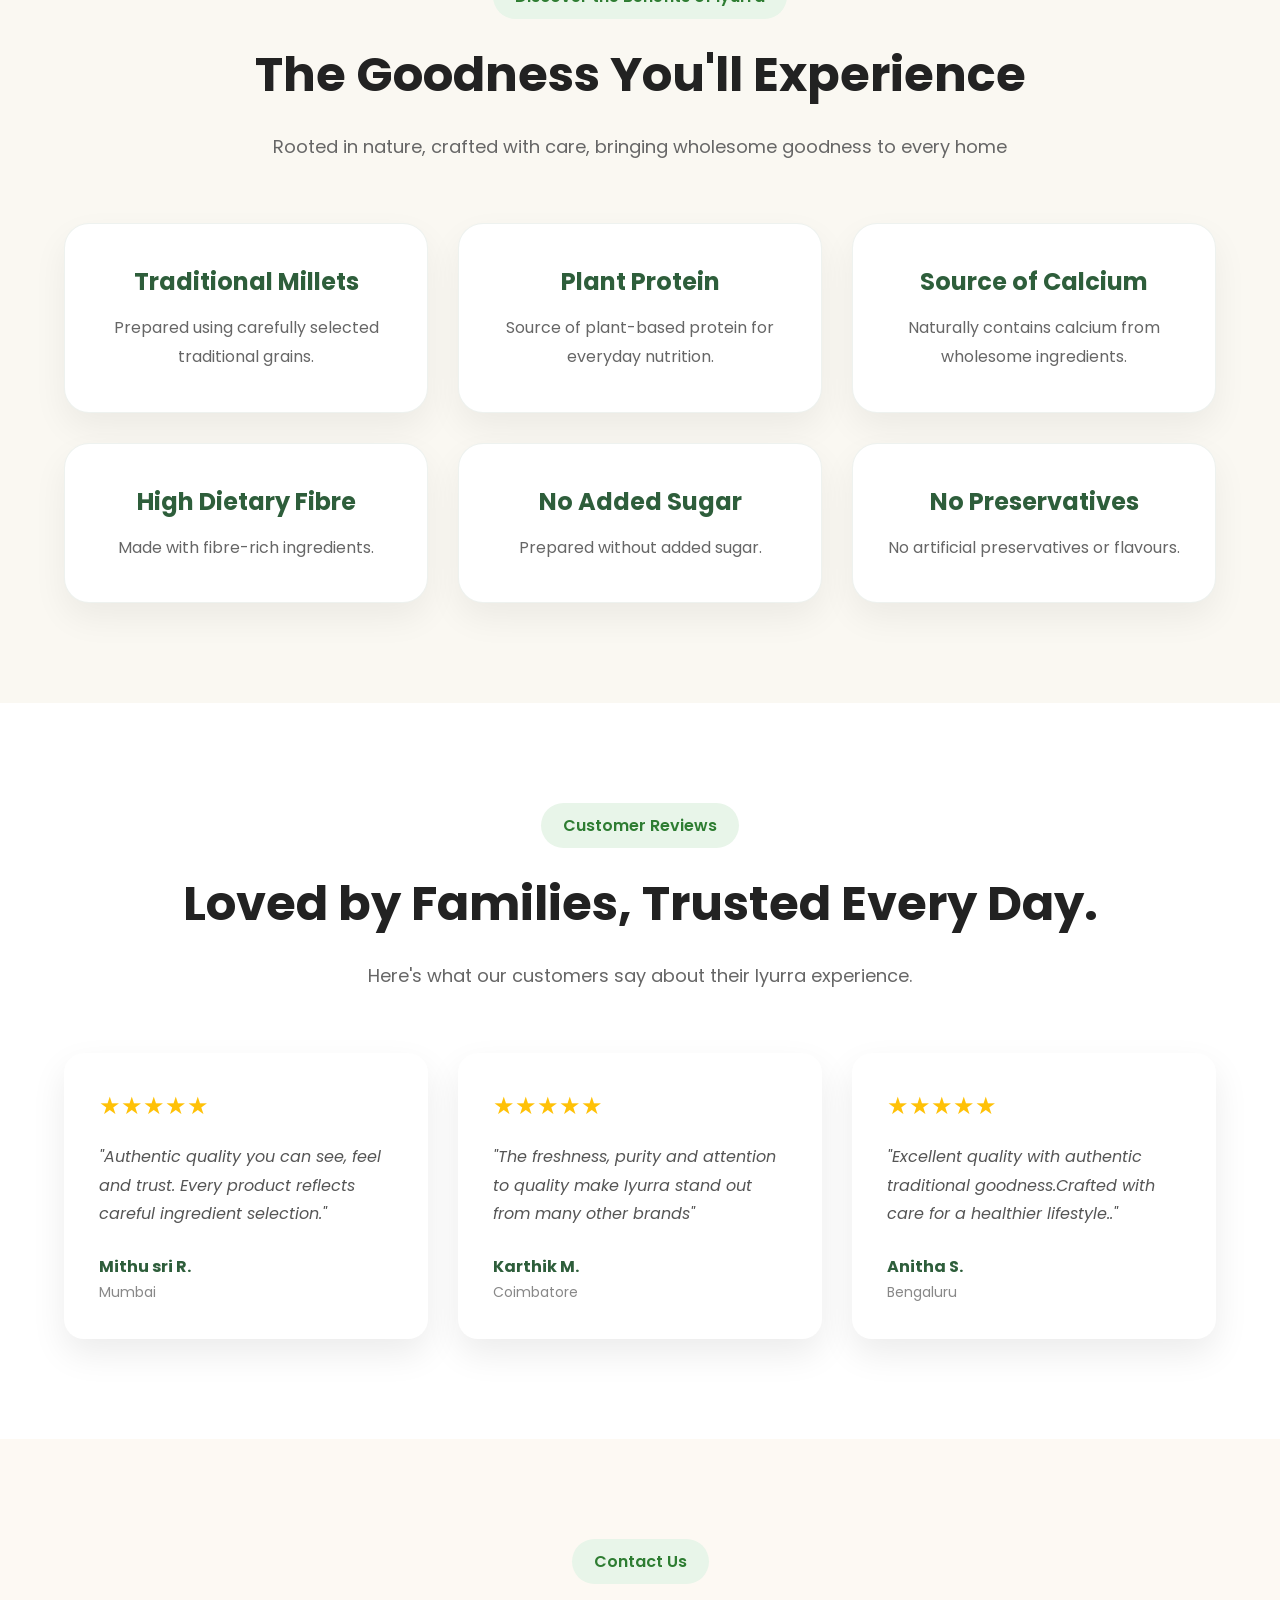
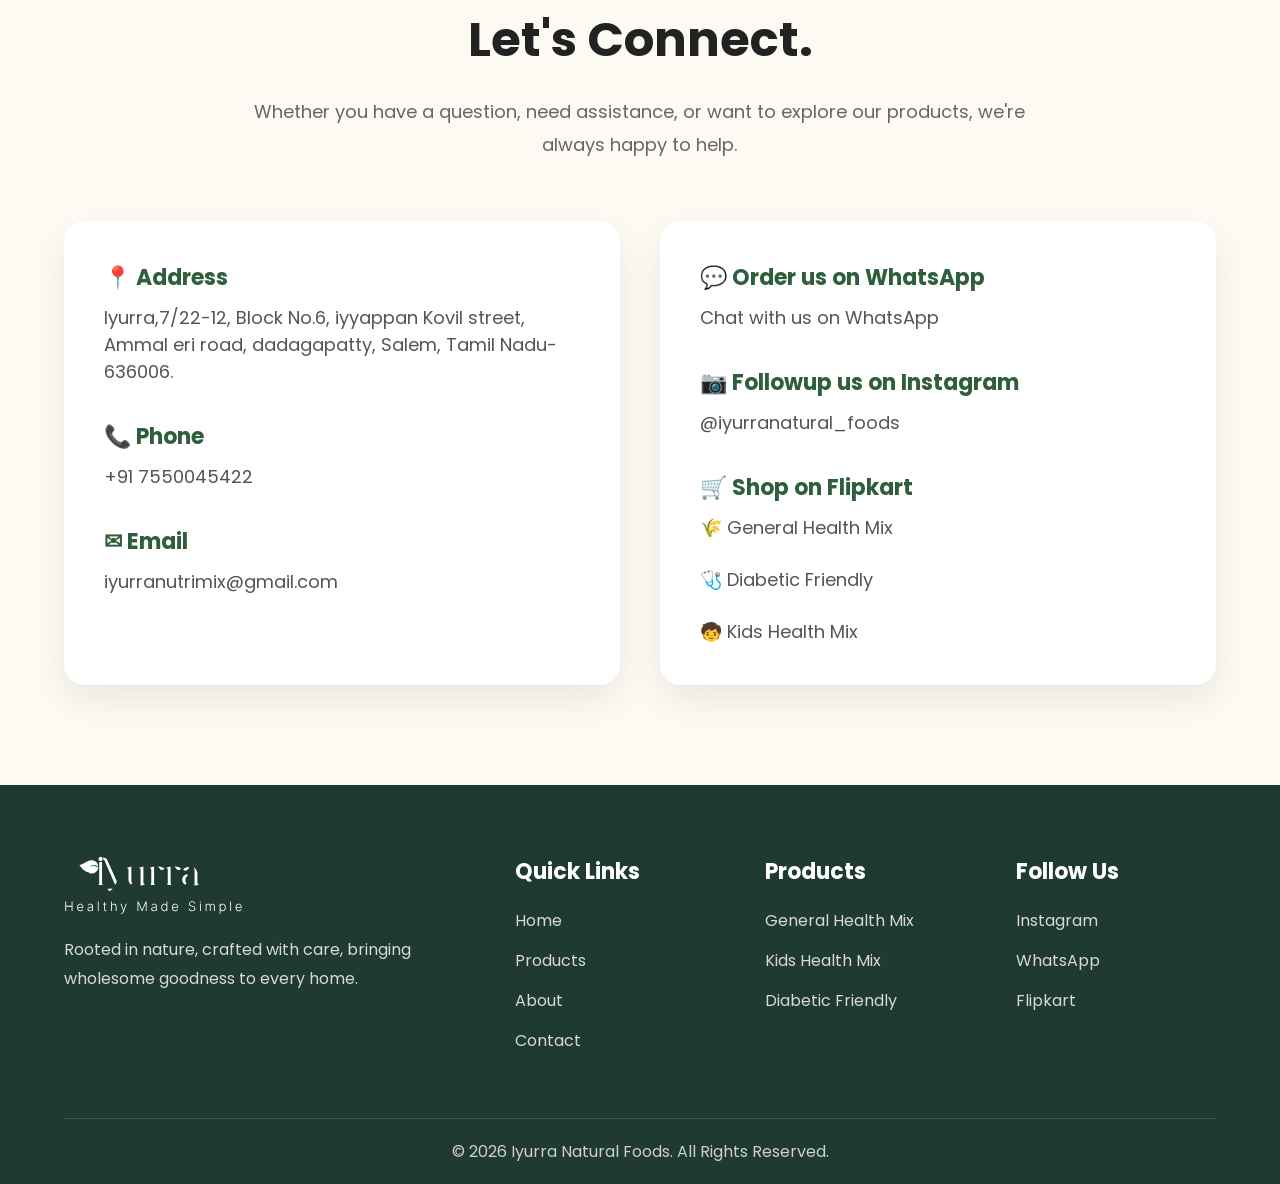
==== commit 266dae0d: "Updated hero slider and mobile navigation" ====
--- a/index.html
+++ b/index.html
@@ -21,6 +21,10 @@
         rel="stylesheet">
 
 <link rel="stylesheet" href="https://unpkg.com/aos@2.3.4/dist/aos.css">
+<link
+  rel="stylesheet"
+  href="https://cdn.jsdelivr.net/npm/swiper@11/swiper-bundle.min.css"
+/>
 
 </head>
 
@@ -55,44 +59,107 @@
 
 
     <!-- Hero -->
-
-    <section id="home" class="hero" data-aos="fade-up">
-
-        <img src="assets/images/decorations/leaf1.png" class="leaf leaf1" alt="">
-        <img src="assets/images/decorations/leaf2.png" class="leaf leaf2" alt="">
-        <img src="assets/images/decorations/leaf3.png" class="leaf leaf3" alt="">
-
-        <div class="container hero-content">
-
-    <div class="hero-text">
-
-        <span class="hero-badge">
-            🌿 Traditional Nutrition
-        </span>
-
-        <h1>
-            What Your Body Needs.<br>
-            The Way Nature Intended.
-        </h1>
-
-        <p>
-            Premium health mixes made from carefully selected millets,
-            pulses and natural ingredients for the entire family.
-        </p>
-
-        
-
-    </div>
-
-    <div class="hero-image">
-
-        <img src="assets/images/hero.png" alt="Iyurra Hero">
-
-    </div>
-
-</div>
-
-    </section>
+     
+<section id="home" class="hero" data-aos="fade-up">
+
+<img src="assets/images/decorations/leaf1.png" class="leaf leaf1" alt="">
+<img src="assets/images/decorations/leaf2.png" class="leaf leaf2" alt="">
+<img src="assets/images/decorations/leaf3.png" class="leaf leaf3" alt="">
+
+<div class="swiper heroSwiper">
+
+<div class="swiper-wrapper">
+
+<div class="swiper-slide">
+
+<div class="container hero-content">
+
+<div class="hero-text">
+
+<span class="hero-badge">🌾 Family Health Mix</span>
+
+<h1>
+Traditional Nutrition.<br>
+For Every Family.
+</h1>
+
+<p>
+Wholesome health mixes crafted with traditional millets,
+pulses and seeds for children, adults and everyday wellness.
+</p>
+
+</div>
+
+<div class="hero-image">
+<img src="assets/images/hero-healthmix.png" alt="Health Mix">
+</div>
+
+</div>
+
+</div>
+<div class="swiper-slide">
+
+<div class="container hero-content">
+
+<div class="hero-text">
+
+<span class="hero-badge">🥥 Cold Pressed Oils</span>
+
+<h1>
+Pure Oils.<br>
+Pressed The Traditional Way.
+</h1>
+
+<p>
+Naturally extracted coconut, sesame and groundnut oils
+with authentic aroma and uncompromised purity.
+</p>
+
+</div>
+
+<div class="hero-image">
+<img src="assets/images/oil-hero.png" alt="Cold Pressed Oils">
+</div>
+
+</div>
+
+</div>
+<div class="swiper-slide">
+
+<div class="container hero-content">
+
+<div class="hero-text">
+
+<span class="hero-badge">🌿 Iyurra Natural Foods</span>
+
+<h1>
+Rooted In Tradition.<br>
+Crafted For Tomorrow.
+</h1>
+
+<p>
+Bringing together traditional wisdom and modern nutrition
+through wholesome foods made with care.
+</p>
+
+</div>
+
+<div class="hero-image">
+<img src="assets/images/family-hero.png" alt="Iyurra">
+</div>
+
+</div>
+
+</div>
+</div>
+
+<div class="swiper-pagination"></div>
+
+</div>
+
+</section>
+
+</section>
 <!-- Products Section -->
 
 <section id="products" class="products" data-aos="fade-up">
@@ -687,6 +754,7 @@
 });
 </script>
 
+<script src="https://cdn.jsdelivr.net/npm/swiper@11/swiper-bundle.min.js"></script>
 <script src="script.js"></script>
 
 </body>
--- a/style.css
+++ b/style.css
@@ -81,18 +81,18 @@
 /* Hero */
 
 .hero{
-
-padding:80px 0;
-
+    padding: 50px 0 80px;
 }
 
 .hero-content{
-
-display:flex;
-align-items:center;
-justify-content:space-between;
-gap:60px;
-
+    display:flex;
+    align-items:center;
+    justify-content:space-between;
+    gap:60px;
+}
+
+.hero-text{
+    flex:1;
 }
 
 .hero-text{
@@ -128,14 +128,6 @@
 
 }
 
-.buttons{
-
-margin-top:35px;
-display:flex;
-gap:20px;
-
-}
-
 .btn{
 
 padding:15px 35px;
@@ -146,47 +138,19 @@
 
 }
 
-.primary{
-
-background:#2F5D50;
-color:white;
-
-}
-
-.primary:hover{
-
-background:#23463D;
-
-}
-
-.secondary{
-
-border:2px solid #2F5D50;
-color:#2F5D50;
-
-}
-
-.secondary:hover{
-
-background:#2F5D50;
-color:white;
-
-}
 
 .hero-image{
-
-flex:2;
-text-align:center;
-
+    display:flex;
+    justify-content:center;
+    align-items:center;
 }
 
 .hero-image img{
-
-width:90%;
-max-width:420px;
-
-animation:float 4s ease-in-out infinite;
-
+    width:100%;
+    max-width:650px;   /* increase this */
+    height:auto;
+    display:block;
+    animation:float 4s ease-in-out infinite;
 }
 
 @keyframes float{
@@ -197,34 +161,57 @@
 
 }
 
-@media(max-width:900px){
-
-.hero-content{
-
-flex-direction:column-reverse;
-text-align:center;
-
-}
+@media(max-width:900px)
+{
+    
+    .hero-content{
+    display:flex;
+    flex-direction:column-reverse;
+    align-items:center;
+    text-align:center;
+    gap:30px;
+}
+
+.hero-text{
+    width:100%;
+}
+
+.hero-image{
+    width:100%;
+    margin-top:20px;
+}
+
+.hero-image img{
+    width:100%;
+    max-width:380px;
+    height:auto;
+    margin:auto;
+}
+
+.hero h1{
+    font-size:38px;
+}
+
 
 nav{
-
-display:none;
-
-}
-
-.hero h1{
-
-font-size:38px;
-
-}
-
-.buttons{
-
-justify-content:center;
-
-}
-
-}
+    display:none;
+}
+.hero-text{
+    order:1;
+}
+
+.hero-image{
+    order:2;
+}
+.hero h1,
+.hero p{
+    text-align:center;
+}
+.logo img{
+    height:55px;
+}
+}
+
 /* Products Section */
 
 .products{
@@ -362,45 +349,6 @@
     overflow:hidden;
 }
 
-.leaf{
-    position:absolute;
-    width:70px;
-    opacity:.25;
-    animation:floatLeaf 8s ease-in-out infinite;
-}
-
-.leaf1{
-    top:80px;
-    left:5%;
-}
-
-.leaf2{
-    top:250px;
-    right:8%;
-    animation-delay:2s;
-}
-
-.leaf3{
-    bottom:80px;
-    left:45%;
-    animation-delay:4s;
-}
-
-@keyframes floatLeaf{
-
-    0%{
-        transform:translateY(0) rotate(0deg);
-    }
-
-    50%{
-        transform:translateY(-20px) rotate(8deg);
-    }
-
-    100%{
-        transform:translateY(0) rotate(0deg);
-    }
-
-}
 /*==============================
     HEALTH BENEFITS
 ==============================*/
@@ -723,6 +671,28 @@
         TABLET
 ========================== */
 
+
+.menu-toggle{
+
+    display:none;
+    align-items:center;
+    justify-content:center;
+
+    width:45px;
+    height:45px;
+
+    font-size:30px;
+    font-weight:700;
+
+    color:white;
+    background:#2F5D50;
+
+    border-radius:8px;
+
+    cursor:pointer;
+
+}
+
 @media (max-width:992px)
 {
 
@@ -740,32 +710,12 @@
 }
 
 
-.menu-toggle{
-
-    display:flex;
-    align-items:center;
-    justify-content:center;
-
-    width:45px;
-    height:45px;
-
-    font-size:30px;
-    font-weight:700;
-
-    color:white;
-    background:#2F5D50;
-
-    border-radius:8px;
-
-    cursor:pointer;
-
-}
 
 .navbar{
 
     display:flex;
     justify-content:space-between;
-    align-items:center;azx
+    align-items:center;
 
 }
 nav.active{
@@ -784,20 +734,6 @@
     font-size:18px;
 }
 
-}
-.hero-content{
-    display:grid;
-    grid-template-columns:1fr 1fr;
-    align-items:center;
-    gap:80px;
-}
-
-.hero-image{
-        order:-1;
-    }
-
-
-
 .products .product-grid
 {
 
@@ -815,24 +751,69 @@
     grid-template-columns:1fr 1fr;
 
 }
-}
-/* ==========================
-      MOBILE NAVIGATION
-========================== */
-
 .menu-toggle{
-
-    display:none;
-    font-size:32px;
-    cursor:pointer;
-    color:#2F5D50;
-
-}
-
-.hero-text{
-    order:1;
-}
-
-.hero-image{
-    order:2;
+    display:flex;
+}
+}
+
+
+/* ===========================
+   HERO SLIDER
+=========================== */
+
+.heroSwiper{
+    width:100%;
+    overflow:hidden;
+}
+
+.heroSwiper .swiper-slide{
+    display:flex;
+    align-items:center;
+    justify-content:center;
+}
+
+.heroSwiper .swiper-pagination{
+    position:relative;
+    margin-top:30px;
+}
+
+.heroSwiper .swiper-pagination-bullet{
+    width:12px;
+    height:12px;
+    background:#2F5D50;
+    opacity:.4;
+}
+
+.heroSwiper .swiper-pagination-bullet-active{
+    opacity:1;
+    transform:scale(1.2);
+}
+
+.heroSwiper{
+    width:100%;
+    overflow:hidden;
+}
+
+.heroSwiper .swiper-slide{
+    display:flex;
+    align-items:center;
+}
+
+.heroSwiper .hero-content{
+    display:flex;
+    align-items:center;
+    justify-content:space-between;
+    gap:60px;
+    width:100%;
+}
+
+.heroSwiper img{
+    width:100%;
+    max-width:650px;
+    display:block;
+}
+
+.swiper-pagination{
+    margin-top:25px;
+    position:relative;
 }
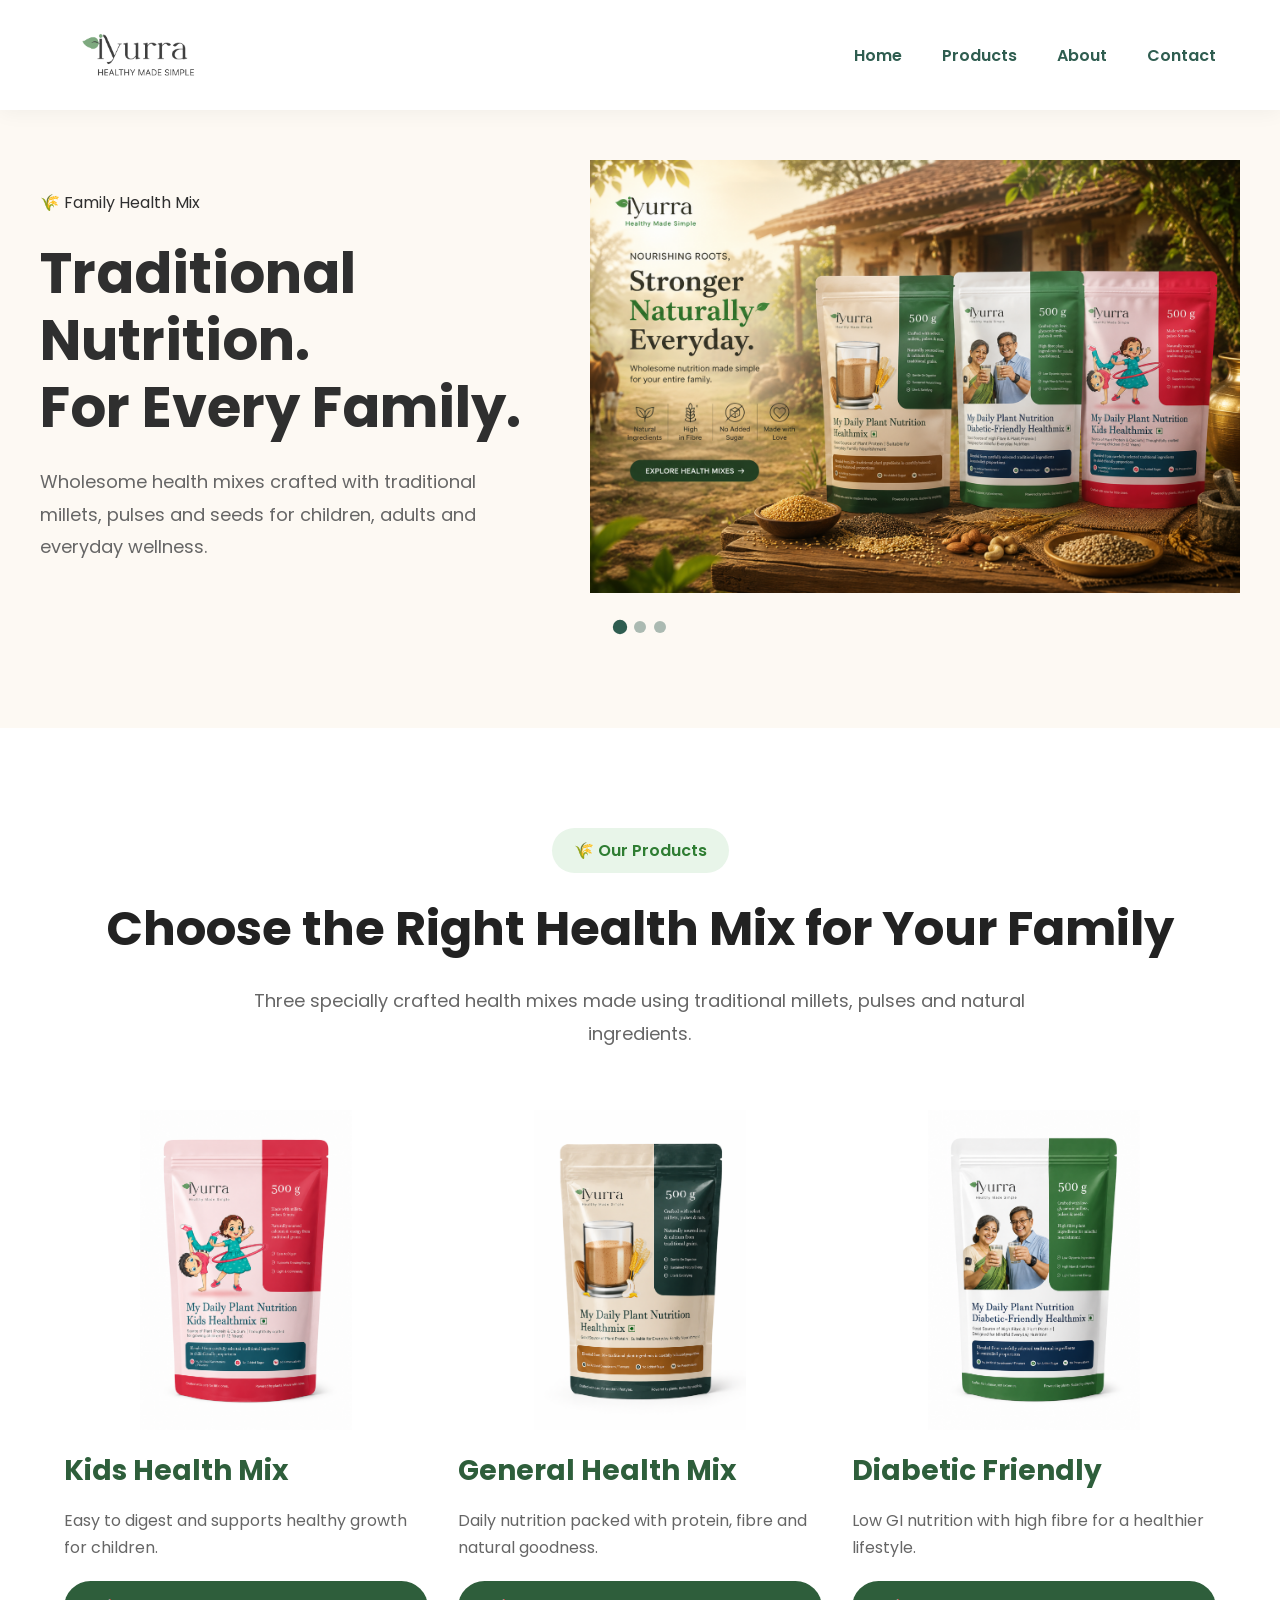
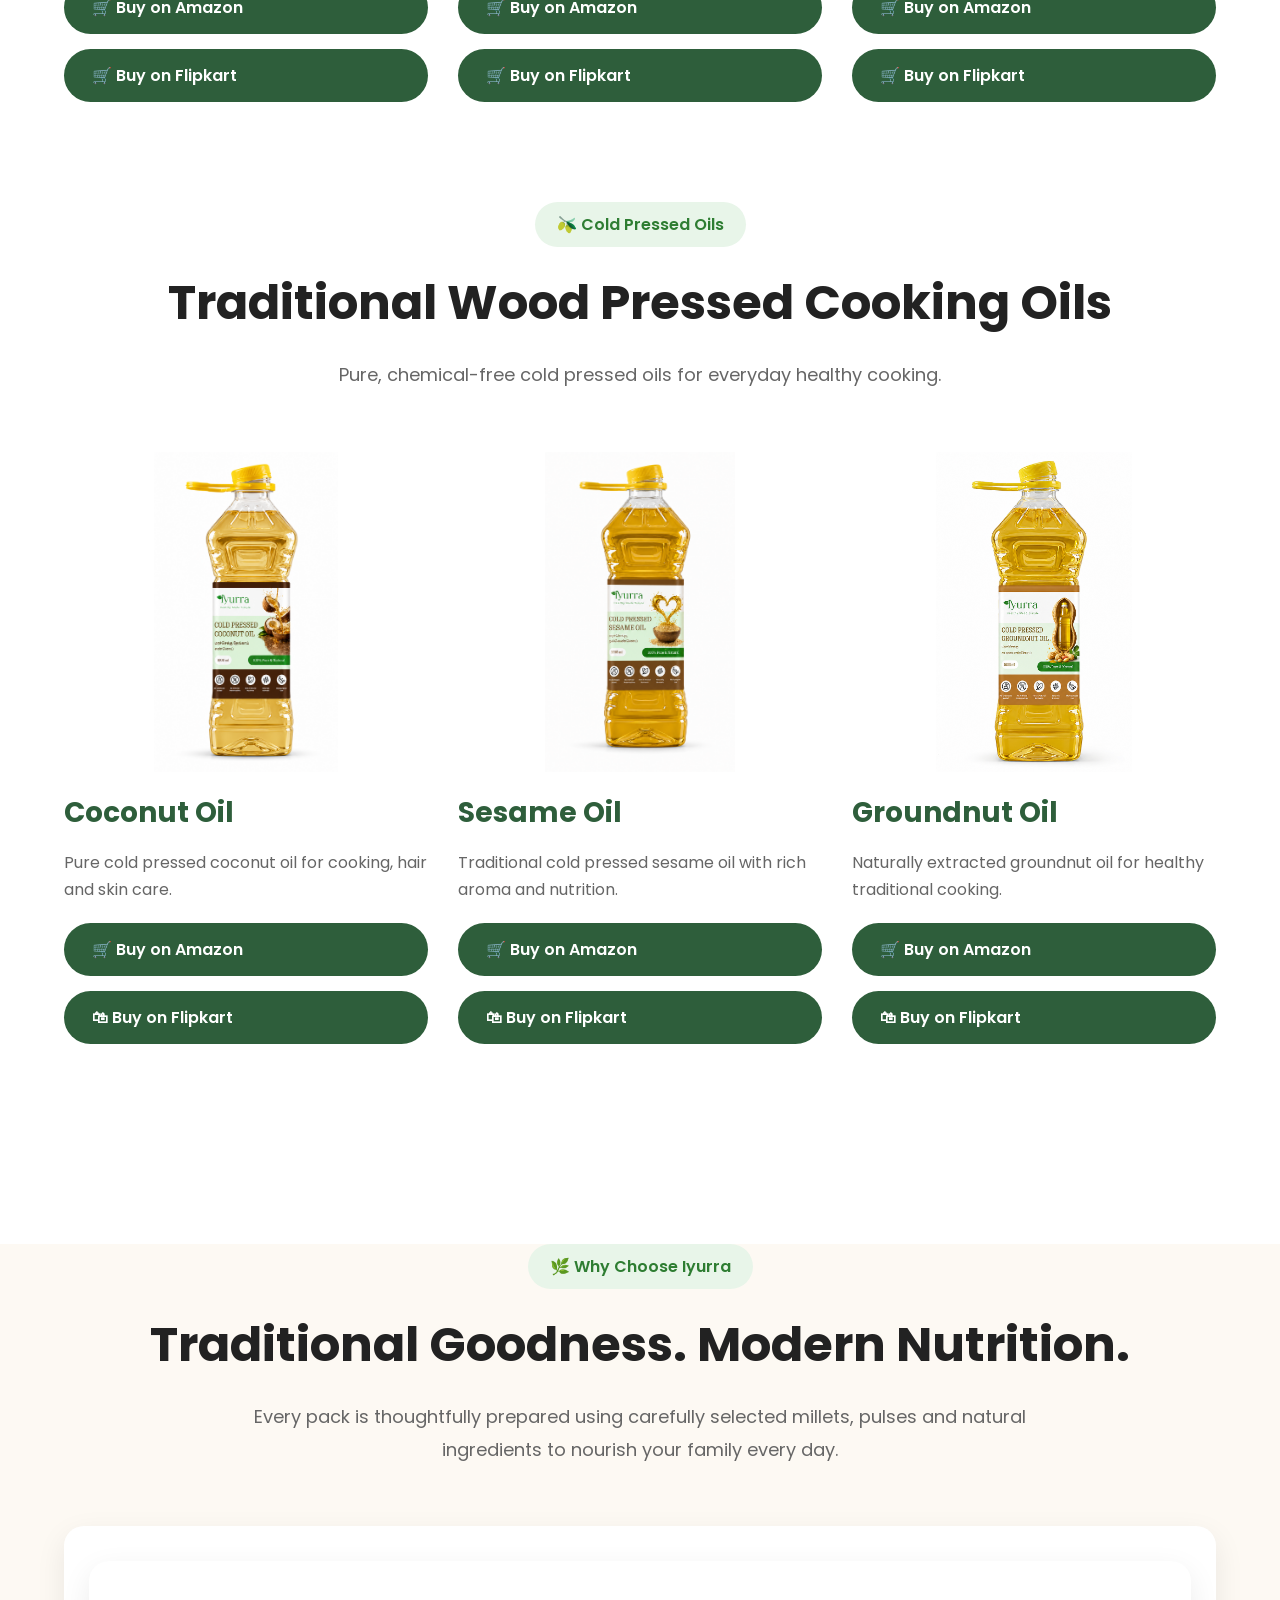
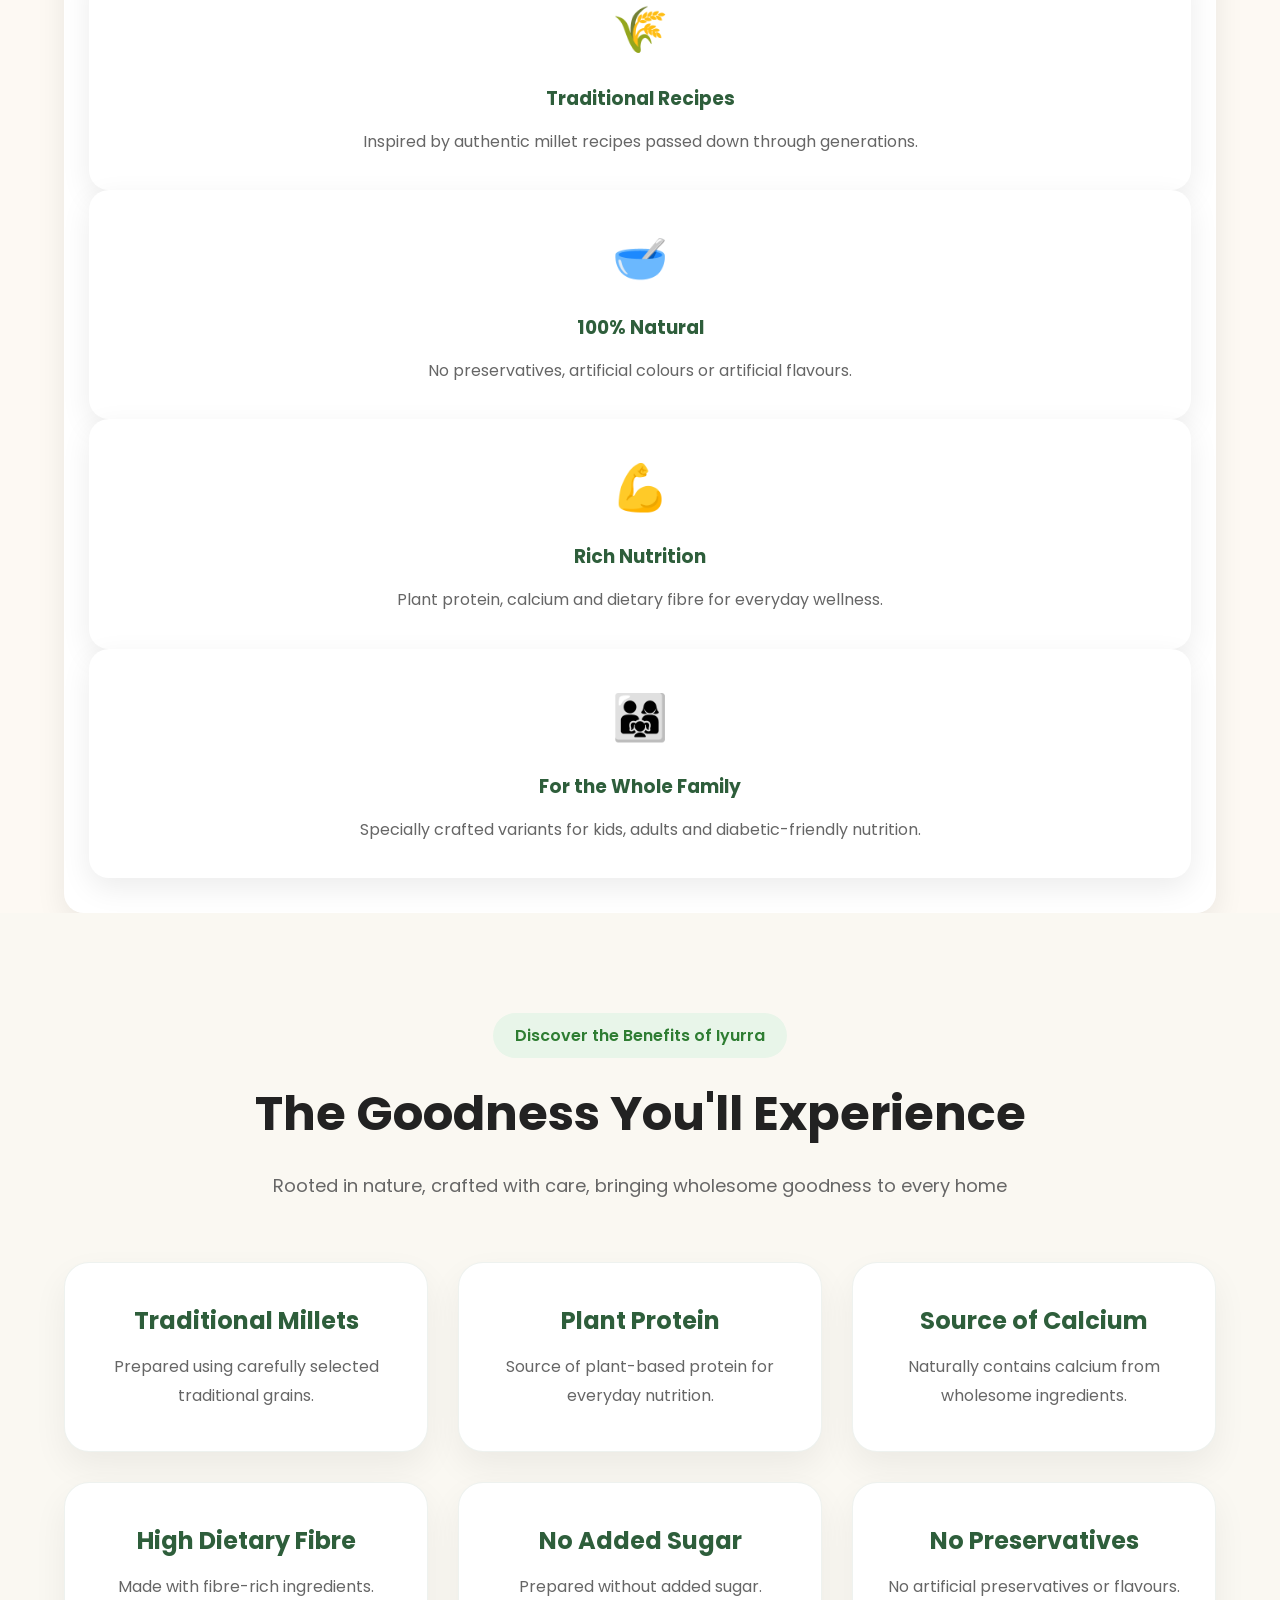
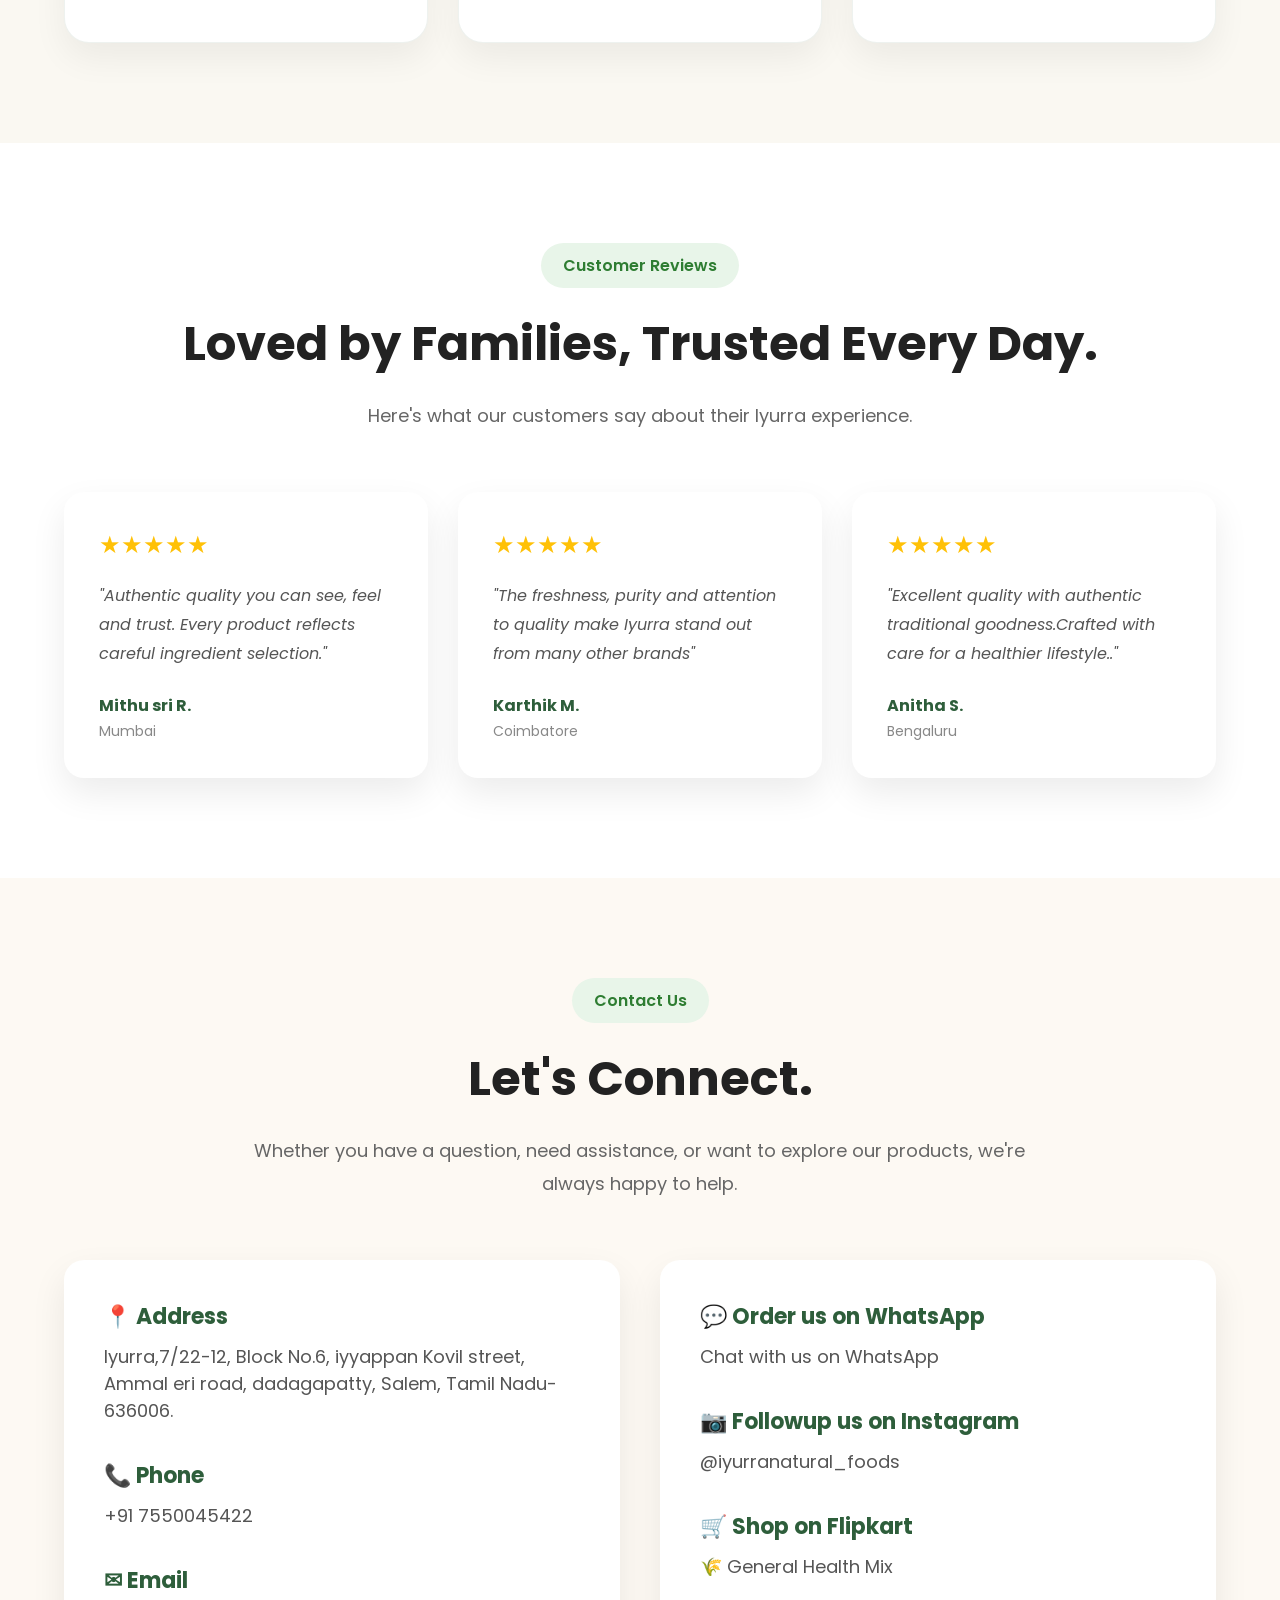
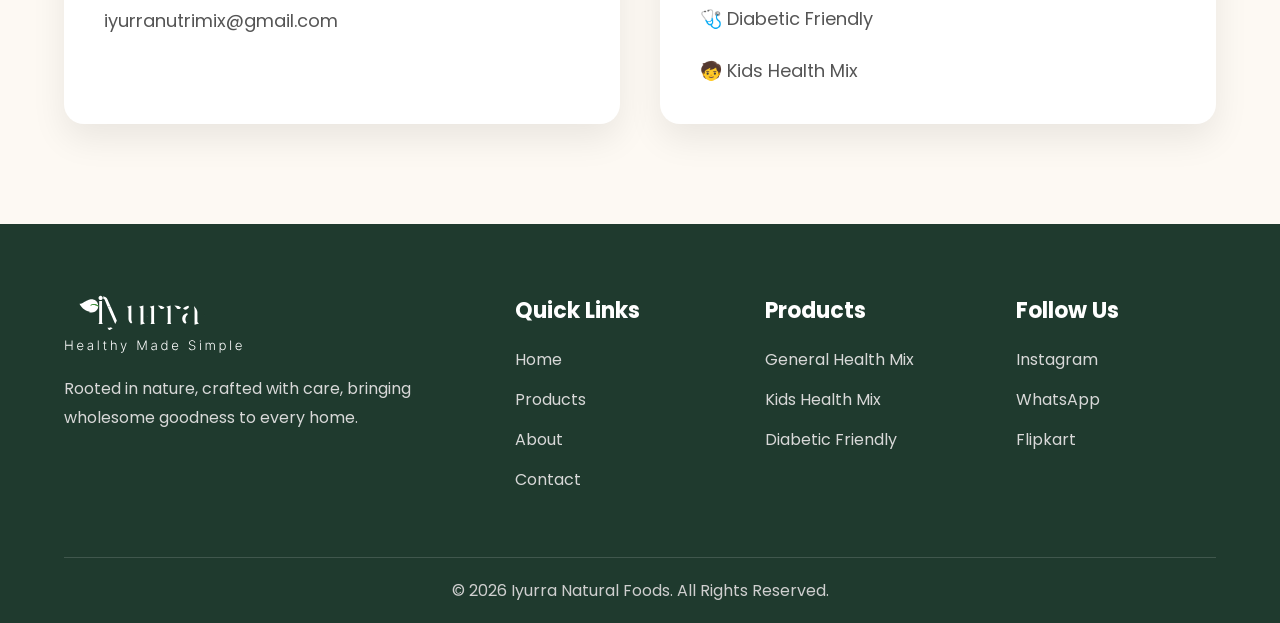
==== commit dc51caad: "Added Amazon links, oil products and updated product packaging" ====
--- a/index.html
+++ b/index.html
@@ -182,23 +182,33 @@
 
     <!-- Kids -->
 
-    <div class="product-card">
-
-        <img src="assets/images/kids.png" alt="Kids Health Mix">
-
-        <h3>Kids Health Mix</h3>
-
-        <p>
-            Easy to digest and supports healthy growth for children.
-        </p>
-
-        <a href="https://dl.flipkart.com/dl/iyurra-kids-friendly-health-mix-powder-500-g/p/itmbeb5637a52f15?pid=RYMHZHB44Z34SBPY&_appId=CL"
-   class="product-btn"
-   target="_blank">
-    Buy on Flipkart
-</a>
-
-    </div>
+<div class="product-card">
+
+    <img src="assets/images/kids.png" alt="Kids Health Mix">
+
+    <h3>Kids Health Mix</h3>
+
+    <p>
+        Easy to digest and supports healthy growth for children.
+    </p>
+
+    <div class="product-buttons">
+
+        <a href="https://amzn.in/d/00yH99qz"
+           class="product-btn amazon-btn"
+           target="_blank">
+            🛒 Buy on Amazon
+        </a>
+
+        <a href="https://dl.flipkart.com/dl/iyurra-kids-friendly-health-mix-powder-500-g/p/itmbeb5637a52f15?pid=RYMHZHB44Z34SBPY&_refId=&_appId=CL"
+           class="product-btn flipkart-btn"
+           target="_blank">
+            🛒 Buy on Flipkart
+        </a>
+
+    </div>
+
+</div>
 
     <!-- General -->
 
@@ -210,13 +220,21 @@
 
         <p>
             Daily nutrition packed with protein, fibre and natural goodness.
-        </p>
-
-        <a href="https://dl.flipkart.com/dl/iyurra-general-health-mix-powder-500-g/p/itmcd481ab065fc2?pid=RYMHZEFGP68ZSYKF&lid=LSTRYMHZEFGP68ZSYKFMRKYDB&marketplace=FLIPKART&_appId=CL"
-   class="product-btn"
-   target="_blank">
-    Buy on Flipkart
-</a>
+     <div class="product-buttons">
+
+        <a href="https://amzn.in/d/00lrYNPd"
+           class="product-btn amazon-btn"
+           target="_blank">
+            🛒 Buy on Amazon
+        </a>
+
+        <a href="https://dl.flipkart.com/dl/iyurra-general-health-mix-powder-500-g/p/itmcd481ab065fc2?pid=RYMHZEFGP68ZSYKF&lid=LSTRYMHZEFGP68ZSYKFMRKYDB&marketplace=FLIPKART&_refId=&_appId=CL"
+           class="product-btn flipkart-btn"
+           target="_blank">
+            🛒 Buy on Flipkart
+        </a>
+
+    </div>
 
     </div>
 
@@ -232,16 +250,140 @@
             Low GI nutrition with high fibre for a healthier lifestyle.
         </p>
 
-        <a href="https://dl.flipkart.com/dl/iyurra-diabetic-friendly-health-mix-powder-500-g/p/itmad1262c2bffaa?pid=RYMHZHBQ7AGHYYYQ&lid=LSTRYMHZHBQ7AGHYYYQEQCBSJ&marketplace=FLIPKART&_appId=CL"
-   class="product-btn"
-   target="_blank">
-    Buy on Flipkart
-</a>
-
-    </div>
-
-</div>
-    </div>
+             <div class="product-buttons">
+
+        <a href="https://amzn.in/d/021uJNV4"
+           class="product-btn amazon-btn"
+           target="_blank">
+            🛒 Buy on Amazon
+        </a>
+
+        <a href="https://dl.flipkart.com/dl/iyurra-diabetic-friendly-health-mix-powder-500-g/p/itmad1262c2bffaa?pid=RYMHZHBQ7AGHYYYQ&lid=LSTRYMHZHBQ7AGHYYYQEQCBSJ&marketplace=FLIPKART&_refId=&_appId=CL"
+           class="product-btn flipkart-btn"
+           target="_blank">
+            🛒 Buy on Flipkart
+        </a>
+
+    </div>
+
+    </div>
+
+</div>
+    </div>
+
+
+<!-- Oils Section -->
+
+<section id="oils" class="products" data-aos="fade-up">
+
+    <div class="container">
+
+        <div class="section-title">
+
+            <span>🫒 Cold Pressed Oils</span>
+
+            <h2>Traditional Wood Pressed Cooking Oils</h2>
+
+            <p>
+                Pure, chemical-free cold pressed oils for everyday healthy cooking.
+            </p>
+
+        </div>
+
+        <div class="product-grid">
+
+            <!-- Coconut Oil -->
+            <div class="product-card">
+
+                <img src="assets/images/coconut-oil.png" alt="Coconut Oil">
+
+                <h3>Coconut Oil</h3>
+
+                <p>
+                    Pure cold pressed coconut oil for cooking, hair and skin care.
+                </p>
+
+                <div class="product-buttons">
+
+                    <a href="https://amzn.in/d/06YBeuLP"
+                       class="product-btn amazon-btn"
+                       target="_blank">
+                        🛒 Buy on Amazon
+                    </a>
+
+                    <a href="YOUR_FLIPKART_COCONUT_LINK"
+                       class="product-btn flipkart-btn"
+                       target="_blank">
+                        🛍 Buy on Flipkart
+                    </a>
+
+                </div>
+
+            </div>
+
+            <!-- Sesame Oil -->
+            <div class="product-card">
+
+                <img src="assets/images/sesame-oil.png" alt="Sesame Oil">
+
+                <h3>Sesame Oil</h3>
+
+                <p>
+                    Traditional cold pressed sesame oil with rich aroma and nutrition.
+                </p>
+
+                <div class="product-buttons">
+
+                    <a href="https://amzn.in/d/0gHRAJdo"
+                       class="product-btn amazon-btn"
+                       target="_blank">
+                        🛒 Buy on Amazon
+                    </a>
+
+                    <a href="YOUR_FLIPKART_SESAME_LINK"
+                       class="product-btn flipkart-btn"
+                       target="_blank">
+                        🛍 Buy on Flipkart
+                    </a>
+
+                </div>
+
+            </div>
+
+            <!-- Groundnut Oil -->
+            <div class="product-card">
+
+                <img src="assets/images/groundnut-oil.png" alt="Groundnut Oil">
+
+                <h3>Groundnut Oil</h3>
+
+                <p>
+                    Naturally extracted groundnut oil for healthy traditional cooking.
+                </p>
+
+                <div class="product-buttons">
+
+                    <a href="https://amzn.in/d/06auFZA8"
+                       class="product-btn amazon-btn"
+                       target="_blank">
+                        🛒 Buy on Amazon
+                    </a>
+
+                    <a href="YOUR_FLIPKART_GROUNDNUT_LINK"
+                       class="product-btn flipkart-btn"
+                       target="_blank">
+                        🛍 Buy on Flipkart
+                    </a>
+
+                </div>
+
+            </div>
+
+        </div>
+
+    </div>
+
+</section>
 
 </section>
 <!-- Why Choose Iyurra -->
--- a/style.css
+++ b/style.css
@@ -247,24 +247,56 @@
     line-height:1.8;
     font-size:18px;
 }
+.product-buttons{
+    display:flex;
+    flex-direction:column;
+    gap:12px;
+    margin-top:20px;
+}
+
+.amazon-btn{
+    background:#FF9900;
+    color:#fff;
+}
+
+.amazon-btn:hover{
+    background:#E68900;
+}
+
+.flipkart-btn{
+    background:#2F5D50;
+    color:#fff;
+}
+
+.flipkart-btn:hover{
+    background:#244A40;
+}
+
 /* Product Grid */
 
 .product-grid{
-    display:flex;
-    justify-content:center;
+    display:grid;
+    grid-template-columns:repeat(3, 1fr);
     gap:30px;
-    margin-top:60px;
-    flex-wrap:wrap;
+    align-items:stretch;
 }
 
 .product-card{
-    width:340px;
-    background:#fff;
-    border-radius:20px;
-    padding:30px;
-    box-shadow:0 15px 40px rgba(0,0,0,.08);
-    transition:.3s;
-    text-align:center;
+    width:100%;
+    max-width:none;
+}
+.product-buttons{
+    margin-top:auto;
+    display:flex;
+    flex-direction:column;
+    gap:15px;
+}
+.product-card img{
+    width:220px;
+    height:320px;
+    object-fit:contain;
+    margin:0 auto 20px;
+    display:block;
 }
 
 .product-card:hover{
@@ -711,6 +743,7 @@
 
 
 
+
 .navbar{
 
     display:flex;
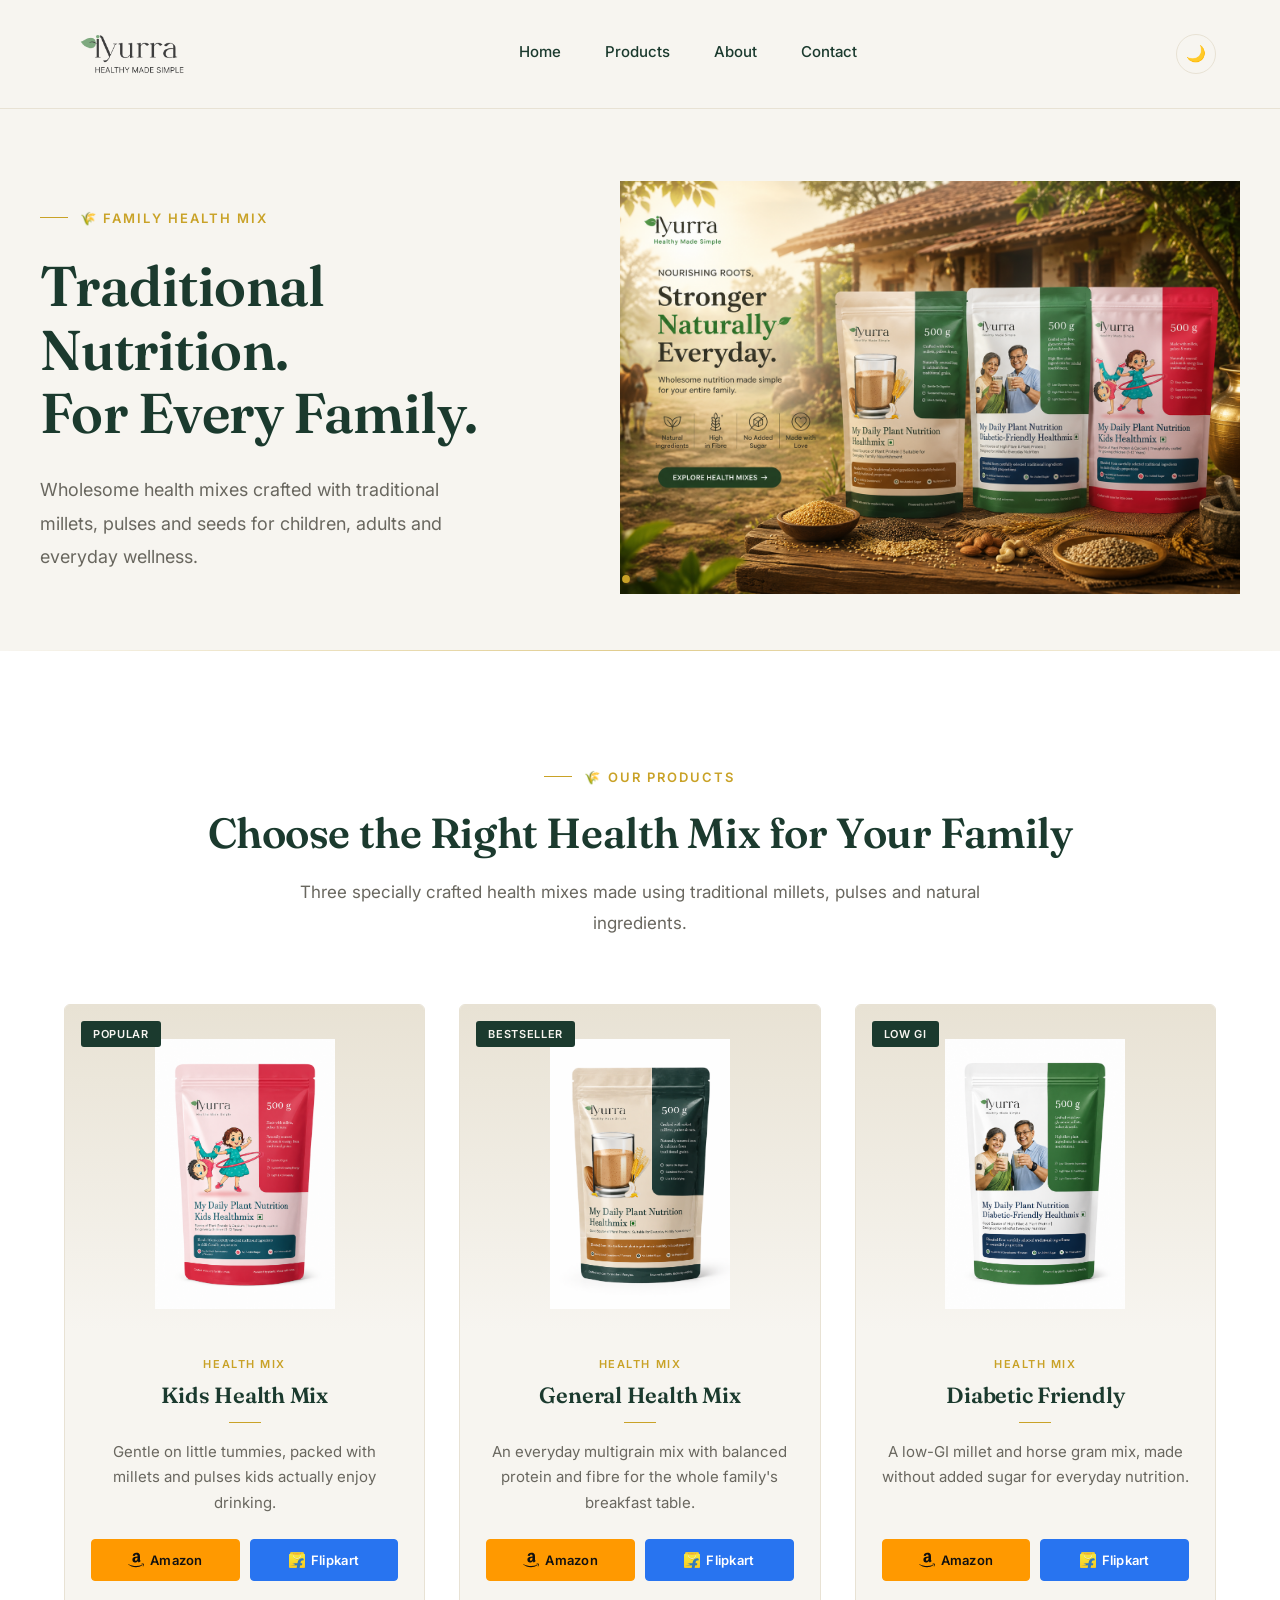
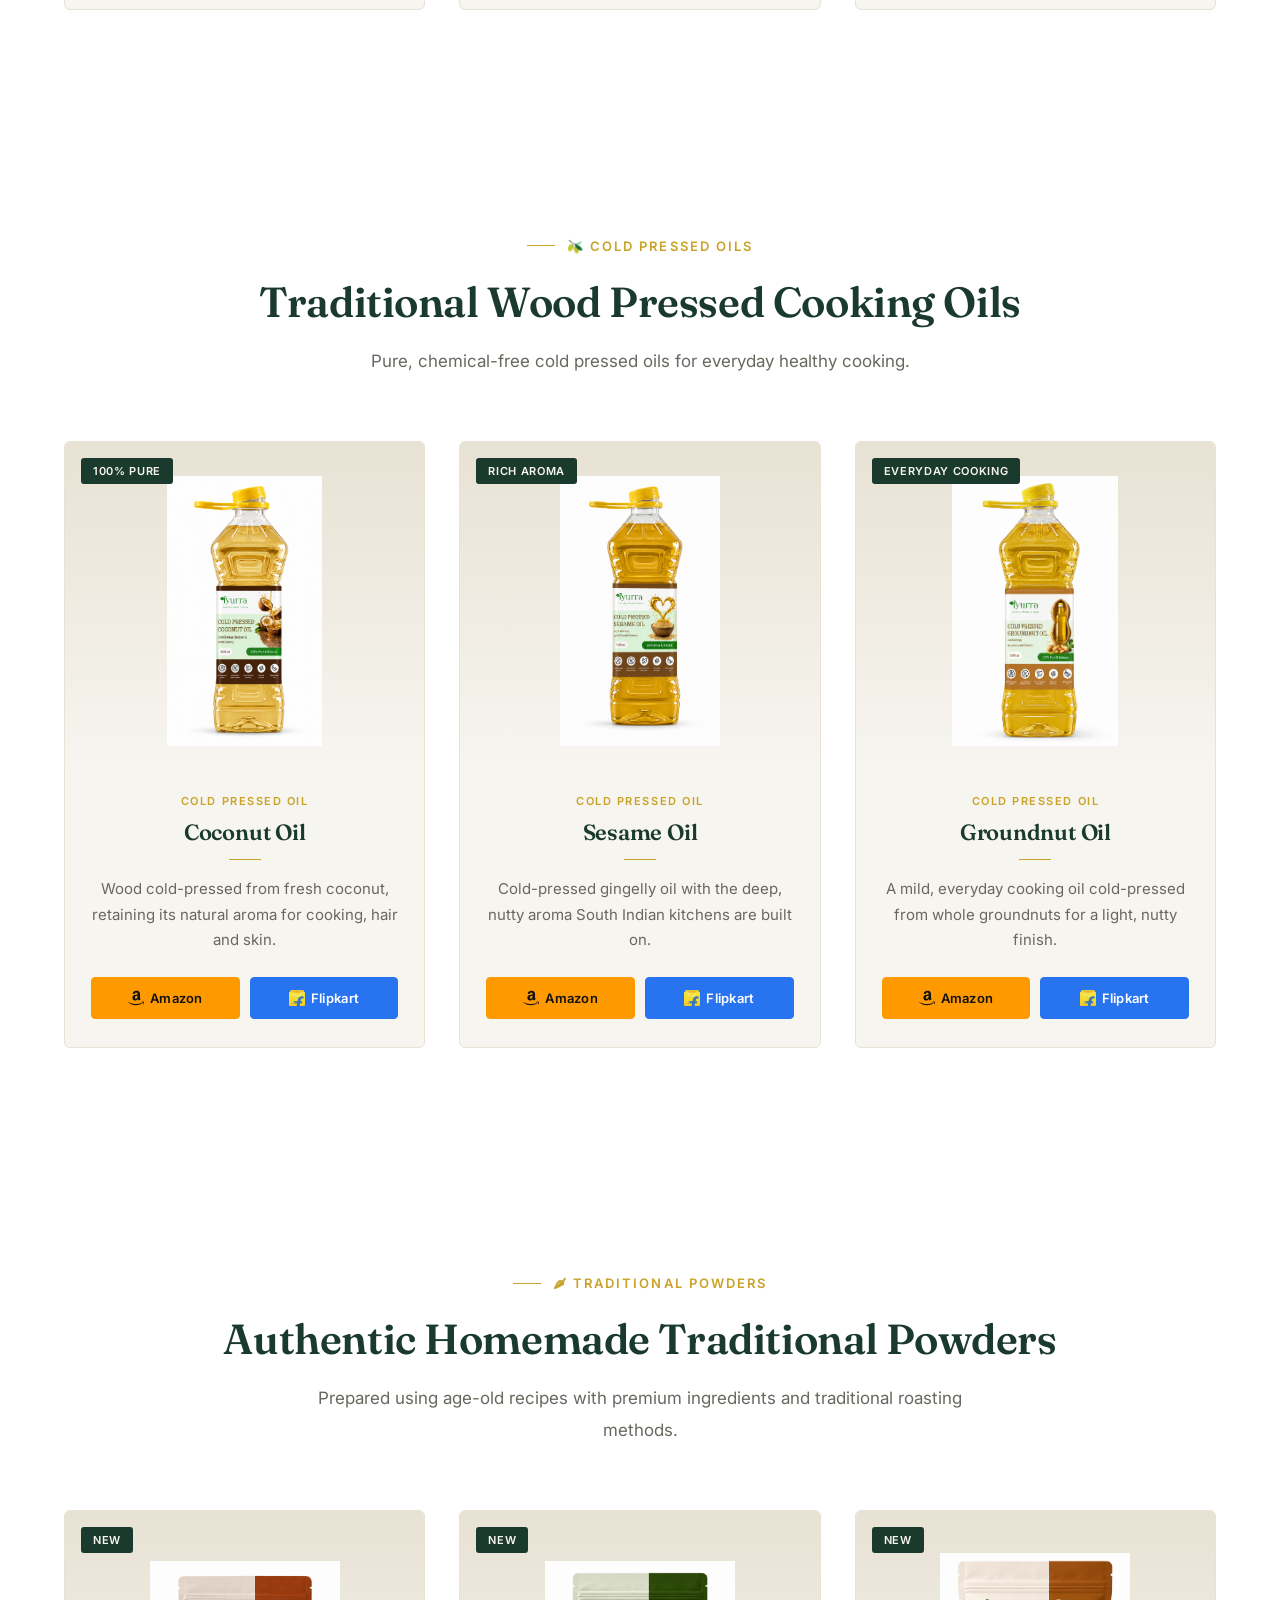
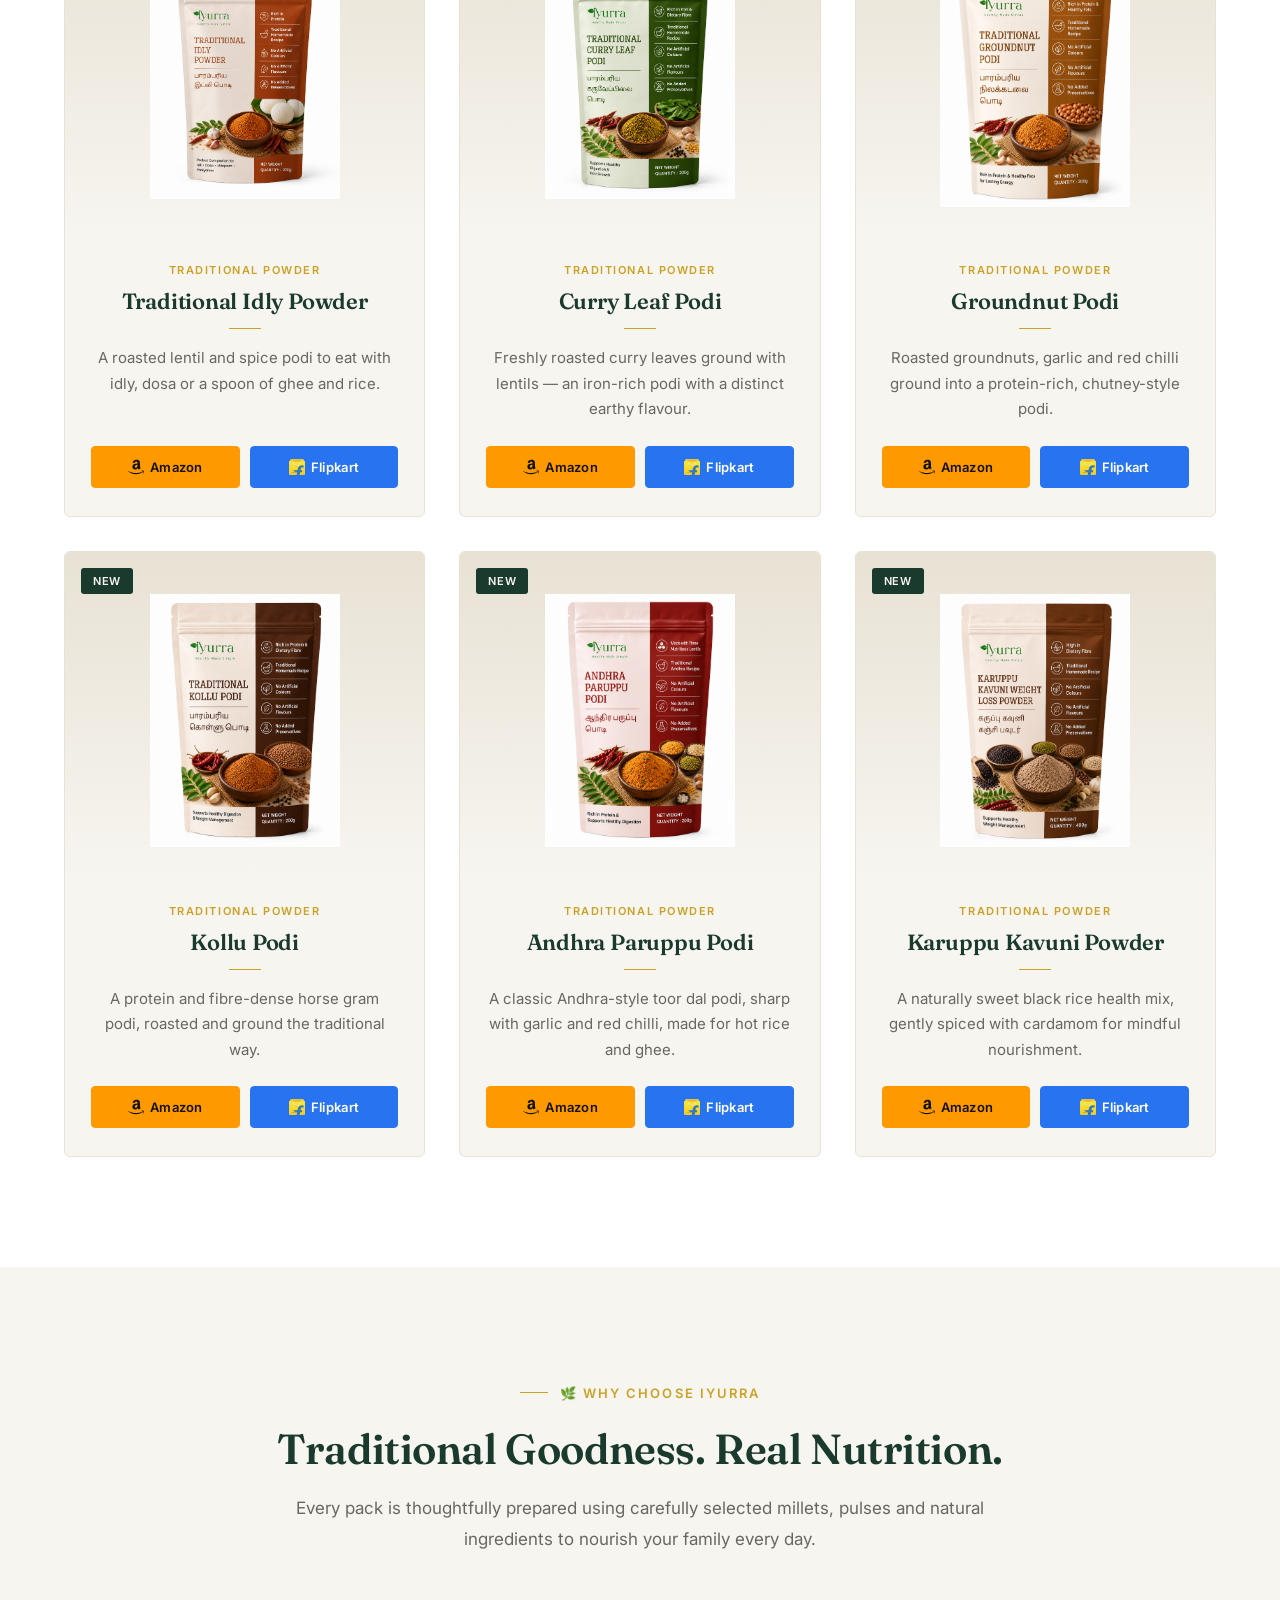
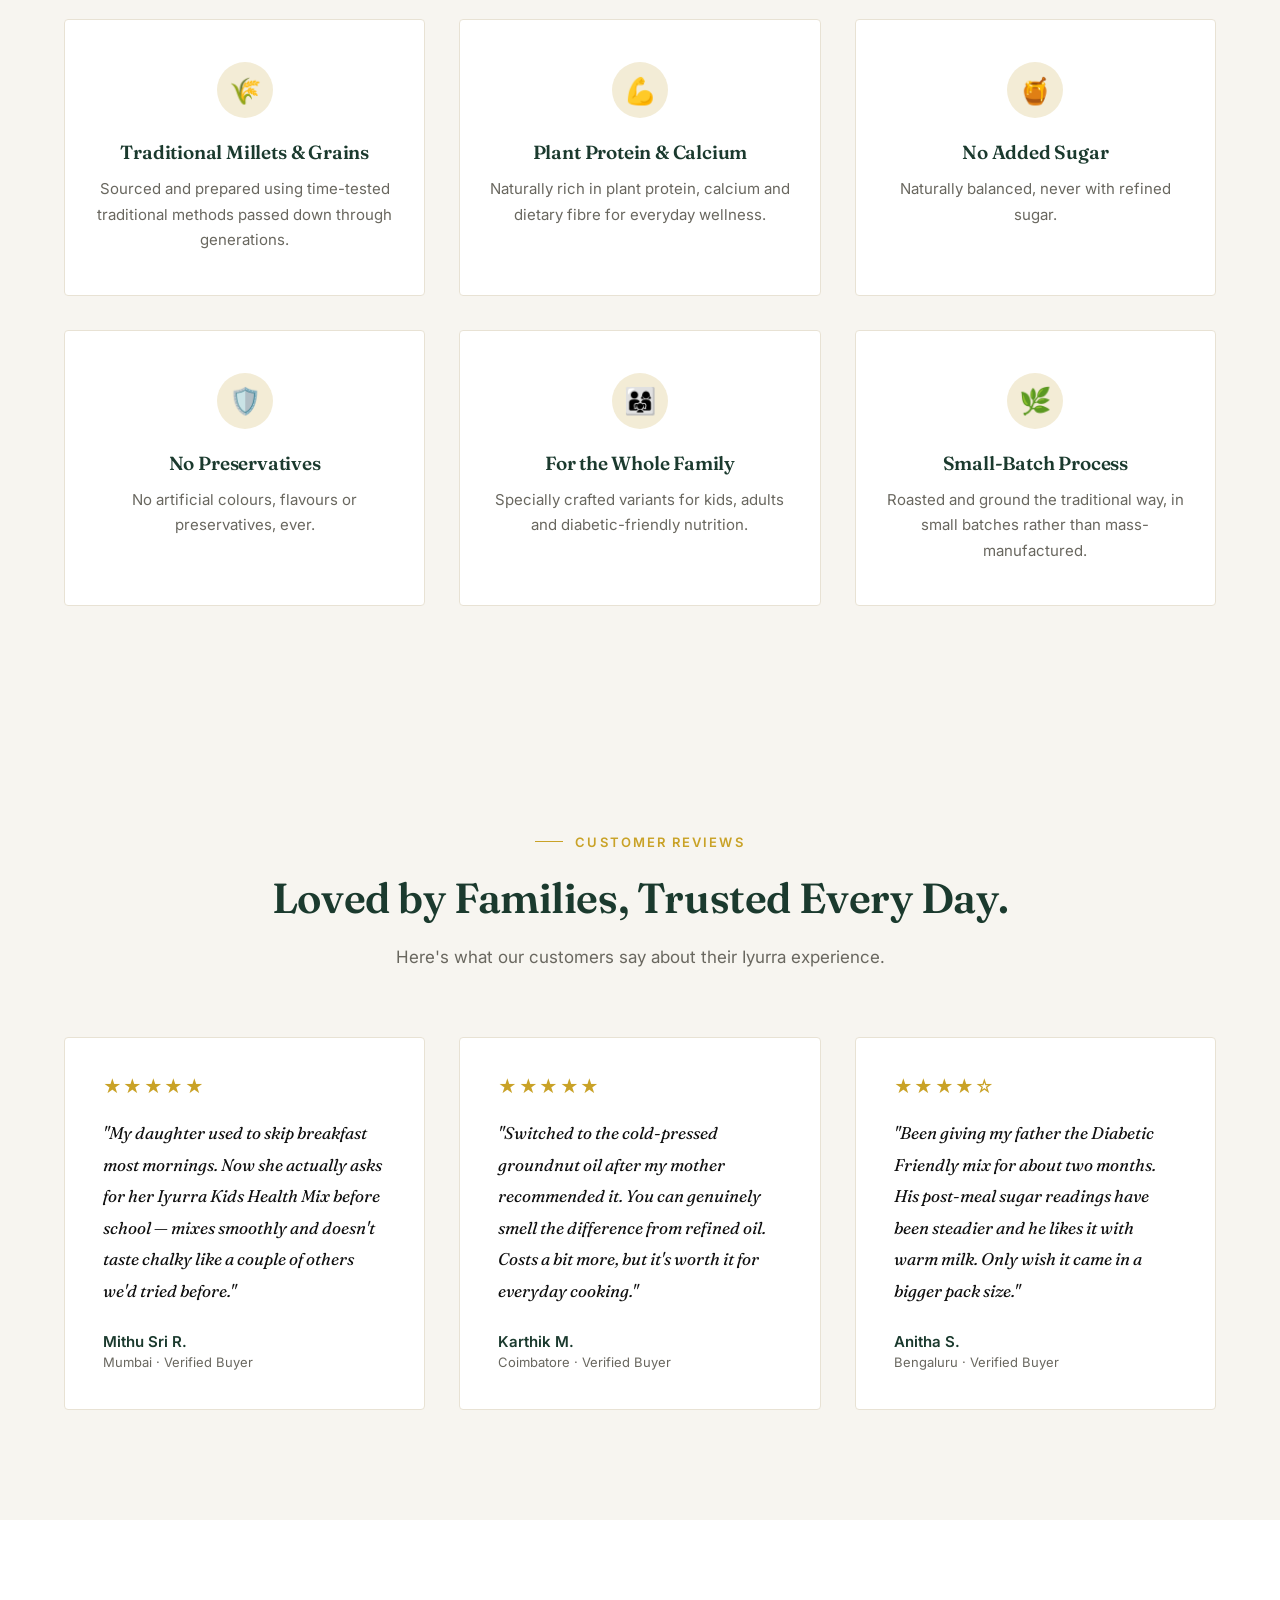
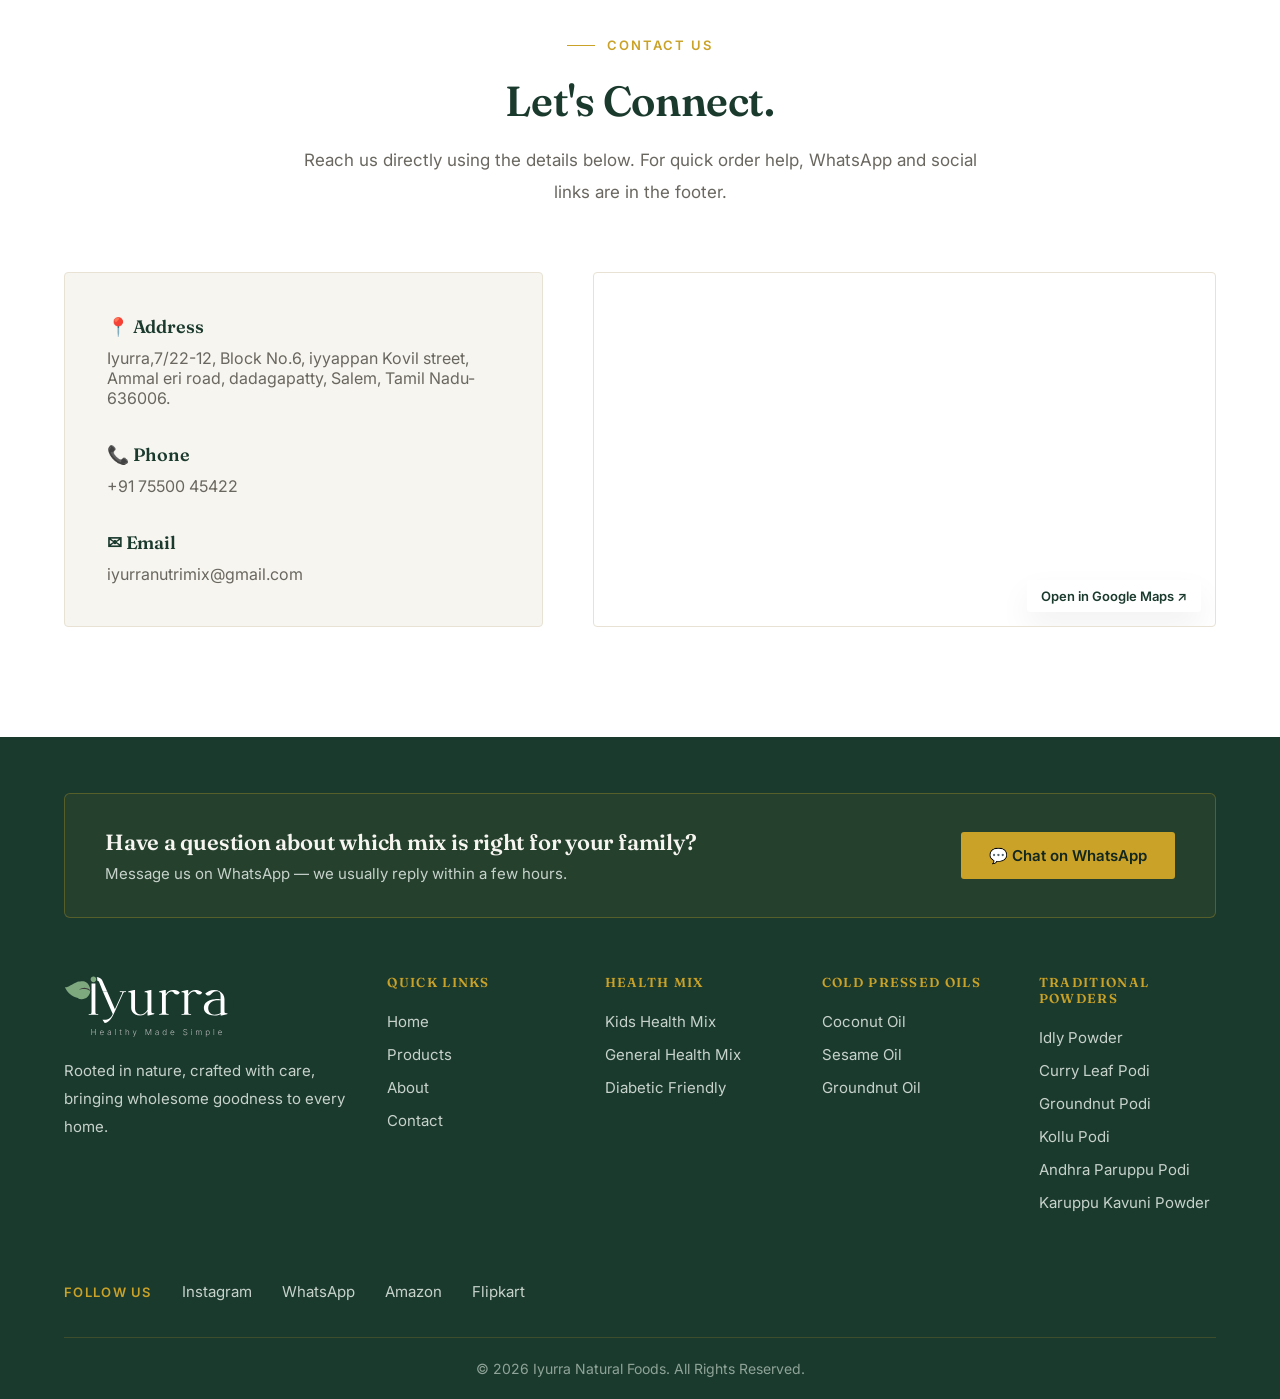
==== commit 0015137e: "Added product modal, traditional products, oils and website improvements" ====
--- a/index.html
+++ b/index.html
@@ -8,6 +8,14 @@
 
     <title>Iyurra Natural Foods | Traditional Nutrition for Modern Families</title>
 
+    <script>
+        (function(){
+            var stored = localStorage.getItem("iyurra-theme");
+            var theme = stored || (window.matchMedia("(prefers-color-scheme: dark)").matches ? "dark" : "light");
+            document.documentElement.setAttribute("data-theme", theme);
+        })();
+    </script>
+
     <meta name="description"
         content="Iyurra Natural Foods offers healthy traditional health mix made from millets, pulses and natural ingredients for kids, adults and diabetic-friendly nutrition.">
 
@@ -17,7 +25,7 @@
     <link rel="preconnect" href="https://fonts.gstatic.com" crossorigin>
 
     <link
-        href="https://fonts.googleapis.com/css2?family=Poppins:wght@300;400;500;600;700;800&display=swap"
+        href="https://fonts.googleapis.com/css2?family=Fraunces:ital,wght@0,400;0,500;0,600;0,700;1,500&family=Inter:wght@400;500;600;700&display=swap"
         rel="stylesheet">
 
 <link rel="stylesheet" href="https://unpkg.com/aos@2.3.4/dist/aos.css">
@@ -30,874 +38,31 @@
 
 <body>
 
-    <!-- Navigation -->
+    <!--
+        This page is assembled at runtime from the files in /partials.
+        Each section lives in its own file (partials/hero.html, partials/products.html, etc.)
+        so it's easier to find and edit a single section without scrolling through one huge file.
+        includes.js fetches each one and drops it in below, then fires "includes:loaded"
+        once everything is in the DOM — script.js waits for that event before it runs
+        (Swiper, AOS and the product modal all need the real markup to exist first).
+    -->
 
-    <header>
+    <div data-include="partials/header.html"></div>
+    <div data-include="partials/hero.html"></div>
+    <div data-include="partials/products.html"></div>
+    <div data-include="partials/oils.html"></div>
+    <div data-include="partials/powders.html"></div>
+    <div data-include="partials/about.html"></div>
+    <div data-include="partials/reviews.html"></div>
+    <div data-include="partials/contact.html"></div>
+    <div data-include="partials/footer.html"></div>
+    <div data-include="partials/modal.html"></div>
 
-    <div class="container navbar">
-
-        <a href="#home">
-    <img src="assets/images/logo.png" class="logo" alt="Iyurra Logo">
-</a>
-
-        <nav id="navMenu">
-
-            <a href="#home">Home</a>
-            <a href="#products">Products</a>
-            <a href="#about">About</a>
-            <a href="#contact">Contact</a>
-
-        </nav>
-
-        <div class="menu-toggle" id="menuToggle">
-            ☰
-        </div>
-
-    </div>
-
-</header>
-
-
-    <!-- Hero -->
-     
-<section id="home" class="hero" data-aos="fade-up">
-
-<img src="assets/images/decorations/leaf1.png" class="leaf leaf1" alt="">
-<img src="assets/images/decorations/leaf2.png" class="leaf leaf2" alt="">
-<img src="assets/images/decorations/leaf3.png" class="leaf leaf3" alt="">
-
-<div class="swiper heroSwiper">
-
-<div class="swiper-wrapper">
-
-<div class="swiper-slide">
-
-<div class="container hero-content">
-
-<div class="hero-text">
-
-<span class="hero-badge">🌾 Family Health Mix</span>
-
-<h1>
-Traditional Nutrition.<br>
-For Every Family.
-</h1>
-
-<p>
-Wholesome health mixes crafted with traditional millets,
-pulses and seeds for children, adults and everyday wellness.
-</p>
-
-</div>
-
-<div class="hero-image">
-<img src="assets/images/hero-healthmix.png" alt="Health Mix">
-</div>
-
-</div>
-
-</div>
-<div class="swiper-slide">
-
-<div class="container hero-content">
-
-<div class="hero-text">
-
-<span class="hero-badge">🥥 Cold Pressed Oils</span>
-
-<h1>
-Pure Oils.<br>
-Pressed The Traditional Way.
-</h1>
-
-<p>
-Naturally extracted coconut, sesame and groundnut oils
-with authentic aroma and uncompromised purity.
-</p>
-
-</div>
-
-<div class="hero-image">
-<img src="assets/images/oil-hero.png" alt="Cold Pressed Oils">
-</div>
-
-</div>
-
-</div>
-<div class="swiper-slide">
-
-<div class="container hero-content">
-
-<div class="hero-text">
-
-<span class="hero-badge">🌿 Iyurra Natural Foods</span>
-
-<h1>
-Rooted In Tradition.<br>
-Crafted For Tomorrow.
-</h1>
-
-<p>
-Bringing together traditional wisdom and modern nutrition
-through wholesome foods made with care.
-</p>
-
-</div>
-
-<div class="hero-image">
-<img src="assets/images/family-hero.png" alt="Iyurra">
-</div>
-
-</div>
-
-</div>
-</div>
-
-<div class="swiper-pagination"></div>
-
-</div>
-
-</section>
-
-</section>
-<!-- Products Section -->
-
-<section id="products" class="products" data-aos="fade-up">
-
-    <div class="container">
-
-        <div class="section-title">
-
-            <span>🌾 Our Products</span>
-
-            <h2>Choose the Right Health Mix for Your Family</h2>
-
-            <p>
-                Three specially crafted health mixes made using
-                traditional millets, pulses and natural ingredients.
-            </p>
-
-        </div>
-<div class="product-grid">
-
-    <!-- Kids -->
-
-<div class="product-card">
-
-    <img src="assets/images/kids.png" alt="Kids Health Mix">
-
-    <h3>Kids Health Mix</h3>
-
-    <p>
-        Easy to digest and supports healthy growth for children.
-    </p>
-
-    <div class="product-buttons">
-
-        <a href="https://amzn.in/d/00yH99qz"
-           class="product-btn amazon-btn"
-           target="_blank">
-            🛒 Buy on Amazon
-        </a>
-
-        <a href="https://dl.flipkart.com/dl/iyurra-kids-friendly-health-mix-powder-500-g/p/itmbeb5637a52f15?pid=RYMHZHB44Z34SBPY&_refId=&_appId=CL"
-           class="product-btn flipkart-btn"
-           target="_blank">
-            🛒 Buy on Flipkart
-        </a>
-
-    </div>
-
-</div>
-
-    <!-- General -->
-
-    <div class="product-card">
-
-        <img src="assets/images/general.png" alt="General Health Mix">
-
-        <h3>General Health Mix</h3>
-
-        <p>
-            Daily nutrition packed with protein, fibre and natural goodness.
-     <div class="product-buttons">
-
-        <a href="https://amzn.in/d/00lrYNPd"
-           class="product-btn amazon-btn"
-           target="_blank">
-            🛒 Buy on Amazon
-        </a>
-
-        <a href="https://dl.flipkart.com/dl/iyurra-general-health-mix-powder-500-g/p/itmcd481ab065fc2?pid=RYMHZEFGP68ZSYKF&lid=LSTRYMHZEFGP68ZSYKFMRKYDB&marketplace=FLIPKART&_refId=&_appId=CL"
-           class="product-btn flipkart-btn"
-           target="_blank">
-            🛒 Buy on Flipkart
-        </a>
-
-    </div>
-
-    </div>
-
-    <!-- Diabetic -->
-
-    <div class="product-card">
-
-        <img src="assets/images/diabetic.png" alt="Diabetic Health Mix">
-
-        <h3>Diabetic Friendly</h3>
-
-        <p>
-            Low GI nutrition with high fibre for a healthier lifestyle.
-        </p>
-
-             <div class="product-buttons">
-
-        <a href="https://amzn.in/d/021uJNV4"
-           class="product-btn amazon-btn"
-           target="_blank">
-            🛒 Buy on Amazon
-        </a>
-
-        <a href="https://dl.flipkart.com/dl/iyurra-diabetic-friendly-health-mix-powder-500-g/p/itmad1262c2bffaa?pid=RYMHZHBQ7AGHYYYQ&lid=LSTRYMHZHBQ7AGHYYYQEQCBSJ&marketplace=FLIPKART&_refId=&_appId=CL"
-           class="product-btn flipkart-btn"
-           target="_blank">
-            🛒 Buy on Flipkart
-        </a>
-
-    </div>
-
-    </div>
-
-</div>
-    </div>
-
-
-<!-- Oils Section -->
-
-<section id="oils" class="products" data-aos="fade-up">
-
-    <div class="container">
-
-        <div class="section-title">
-
-            <span>🫒 Cold Pressed Oils</span>
-
-            <h2>Traditional Wood Pressed Cooking Oils</h2>
-
-            <p>
-                Pure, chemical-free cold pressed oils for everyday healthy cooking.
-            </p>
-
-        </div>
-
-        <div class="product-grid">
-
-            <!-- Coconut Oil -->
-            <div class="product-card">
-
-                <img src="assets/images/coconut-oil.png" alt="Coconut Oil">
-
-                <h3>Coconut Oil</h3>
-
-                <p>
-                    Pure cold pressed coconut oil for cooking, hair and skin care.
-                </p>
-
-                <div class="product-buttons">
-
-                    <a href="https://amzn.in/d/06YBeuLP"
-                       class="product-btn amazon-btn"
-                       target="_blank">
-                        🛒 Buy on Amazon
-                    </a>
-
-                    <a href="YOUR_FLIPKART_COCONUT_LINK"
-                       class="product-btn flipkart-btn"
-                       target="_blank">
-                        🛍 Buy on Flipkart
-                    </a>
-
-                </div>
-
-            </div>
-
-            <!-- Sesame Oil -->
-            <div class="product-card">
-
-                <img src="assets/images/sesame-oil.png" alt="Sesame Oil">
-
-                <h3>Sesame Oil</h3>
-
-                <p>
-                    Traditional cold pressed sesame oil with rich aroma and nutrition.
-                </p>
-
-                <div class="product-buttons">
-
-                    <a href="https://amzn.in/d/0gHRAJdo"
-                       class="product-btn amazon-btn"
-                       target="_blank">
-                        🛒 Buy on Amazon
-                    </a>
-
-                    <a href="YOUR_FLIPKART_SESAME_LINK"
-                       class="product-btn flipkart-btn"
-                       target="_blank">
-                        🛍 Buy on Flipkart
-                    </a>
-
-                </div>
-
-            </div>
-
-            <!-- Groundnut Oil -->
-            <div class="product-card">
-
-                <img src="assets/images/groundnut-oil.png" alt="Groundnut Oil">
-
-                <h3>Groundnut Oil</h3>
-
-                <p>
-                    Naturally extracted groundnut oil for healthy traditional cooking.
-                </p>
-
-                <div class="product-buttons">
-
-                    <a href="https://amzn.in/d/06auFZA8"
-                       class="product-btn amazon-btn"
-                       target="_blank">
-                        🛒 Buy on Amazon
-                    </a>
-
-                    <a href="YOUR_FLIPKART_GROUNDNUT_LINK"
-                       class="product-btn flipkart-btn"
-                       target="_blank">
-                        🛍 Buy on Flipkart
-                    </a>
-
-                </div>
-
-            </div>
-
-        </div>
-
-    </div>
-
-</section>
-
-</section>
-<!-- Why Choose Iyurra -->
-
-<section id="about" class="why-choose" data-aos="fade-up">
-
-    <div class="container">
-
-        <div class="section-title">
-
-            <span>🌿 Why Choose Iyurra</span>
-
-            <h2>Traditional Goodness. Modern Nutrition.</h2>
-
-            <p>
-                Every pack is thoughtfully prepared using carefully selected millets,
-                pulses and natural ingredients to nourish your family every day.
-            </p>
-
-        </div>
-
-        <div class="why-card" data-aos="fade-up">
-
-            <div class="why-card">
-                <div class="icon">🌾</div>
-                <h3>Traditional Recipes</h3>
-                <p>Inspired by authentic millet recipes passed down through generations.</p>
-            </div>
-
-            <div class="why-card">
-                <div class="icon">🥣</div>
-                <h3>100% Natural</h3>
-                <p>No preservatives, artificial colours or artificial flavours.</p>
-            </div>
-
-            <div class="why-card">
-                <div class="icon">💪</div>
-                <h3>Rich Nutrition</h3>
-                <p>Plant protein, calcium and dietary fibre for everyday wellness.</p>
-            </div>
-
-            <div class="why-card">
-                <div class="icon">👨‍👩‍👧</div>
-                <h3>For the Whole Family</h3>
-                <p>Specially crafted variants for kids, adults and diabetic-friendly nutrition.</p>
-            </div>
-
-        </div>
-
-    </div>
-
-</section>
-
-<!-- Health Benefits -->
-
-<section id="benefits" class="benefits" data-aos="fade-up">
-
-    <div class="container">
-
-        <div class="section-title">
-
-            <span>Discover the Benefits of Iyurra</span>
-
-            <h2>The Goodness You'll Experience</h2>
-
-            <p>
-                Rooted in nature, crafted with care, bringing wholesome goodness to every home
-            </p>
-
-        </div>
-
-        <div class="benefit-grid">
-
-            <div class="benefit-card">
-                <i class="fa-solid fa-seedling"></i>
-                <h3>Traditional Millets</h3>
-                <p>Prepared using carefully selected traditional grains.</p>
-            </div>
-
-            <div class="benefit-card">
-                <i class="fa-solid fa-dumbbell"></i>
-                <h3>Plant Protein</h3>
-                <p>Source of plant-based protein for everyday nutrition.</p>
-            </div>
-
-            <div class="benefit-card">
-                <i class="fa-solid fa-bone"></i>
-                <h3>Source of Calcium</h3>
-                <p>Naturally contains calcium from wholesome ingredients.</p>
-            </div>
-
-            <div class="benefit-card">
-                <i class="fa-solid fa-wheat-awn"></i>
-                <h3>High Dietary Fibre</h3>
-                <p>Made with fibre-rich ingredients.</p>
-            </div>
-
-            <div class="benefit-card">
-                <i class="fa-solid fa-cube"></i>
-                <h3>No Added Sugar</h3>
-                <p>Prepared without added sugar.</p>
-            </div>
-
-            <div class="benefit-card">
-                <i class="fa-solid fa-shield-heart"></i>
-                <h3>No Preservatives</h3>
-                <p>No artificial preservatives or flavours.</p>
-            </div>
-
-        </div>
-
-    </div>
-
-</section>
-
-<!--
-Preparation Section
-
-<section class="preparation" data-aos="fade-up">
-
-    <div class="container">
-
-        <div class="section-title">
-
-            <span>Preparation Guide</span>
-
-            <h2>Simple to Make. Delicious to Enjoy.</h2>
-
-            <p>
-                Follow these easy steps to prepare a wholesome and delicious drink for you and your family.
-            </p>
-
-        </div>
-
-        <div class="prep-grid">
-
-            <!-- Step 1 >
-
-            <div class="prep-card">
-
-                <div class="step-number">01</div>
-
-                <img src="assets/icons/boil.png" alt="Boil">
-
-                <h3>Boil</h3>
-
-                <p>
-                    Bring water or milk to a gentle boil.
-                </p>
-
-            </div>
-
-            <!-- Step 2 >
-
-            <div class="prep-card">
-
-                <div class="step-number">02</div>
-
-                <img src="assets/icons/mix.png" alt="Mix">
-
-                <h3>Mix</h3>
-
-                <p>
-                    Mix 1–2 tablespoons of Iyurra Health Mix with a little water until smooth.
-                </p>
-
-            </div>
-
-            <!-- Step 3 >
-
-            <div class="prep-card">
-
-                <div class="step-number">03</div>
-
-                <img src="assets/icons/pour.png" alt="Pour">
-
-                <h3>Combine</h3>
-
-                <p>
-                    Pour the prepared mixture into the boiling water or milk while stirring.
-                </p>
-
-            </div>
-
-            <!-- Step 4 >
-
-            <div class="prep-card">
-
-                <div class="step-number">04</div>
-
-                <img src="assets/icons/cook.png" alt="Cook">
-
-                <h3>Cook</h3>
-
-                <p>
-                    Simmer for 5–7 minutes, stirring continuously until smooth.
-                </p>
-
-            </div>
-
-            <!-- Step 5 >
-
-            <div class="prep-card">
-
-                <div class="step-number">05</div>
-
-                <img src="assets/icons/enjoy.png" alt="Enjoy">
-
-                <h3>Enjoy</h3>
-
-                <p>
-                    Add palm sugar, jaggery or salt as desired and serve warm.
-                </p>
-
-            </div>
-
-        </div>
-
-    </div>
-
-</section>
-
--->
-
-<!-- Reviews Section -->
-
-<section id="reviews" class="reviews" data-aos="fade-up">
-
-    <div class="container">
-
-        <div class="section-title">
-
-            <span>Customer Reviews</span>
-
-            <h2>Loved by Families, Trusted Every Day.</h2>
-
-            <p>
-                Here's what our customers say about their Iyurra experience.
-            </p>
-
-        </div>
-
-        <div class="review-grid">
-
-            <div class="review-card">
-
-                <div class="stars">
-                    ★★★★★
-                </div>
-
-                <p>
-                    "Authentic quality you can see, feel and trust. Every product reflects careful ingredient selection."
-                </p>
-
-                <h4>Mithu sri R.</h4>
-
-                <span>Mumbai</span>
-
-            </div>
-
-            <div class="review-card">
-
-                <div class="stars">
-                    ★★★★★
-                </div>
-
-                <p>
-                    "The freshness, purity and attention to quality make Iyurra stand out from many other brands"
-                </p>
-
-                <h4>Karthik M.</h4>
-
-                <span>Coimbatore</span>
-
-            </div>
-
-            <div class="review-card">
-
-                <div class="stars">
-                    ★★★★★
-                </div>
-
-                <p>
-                    "Excellent quality with authentic traditional goodness.Crafted with care for a healthier lifestyle.."
-                </p>
-
-                <h4>Anitha S.</h4>
-
-                <span>Bengaluru</span>
-
-            </div>
-
-        </div>
-
-    </div>
-
-</section>
-
-<!-- Contact Section -->
-
-<section id="contact" class="contact" data-aos="fade-up">
-
-    <div class="container">
-
-        <div class="section-title">
-
-            <span>Contact Us</span>
-
-            <h2>Let's Connect.</h2>
-
-            <p>
-                Whether you have a question, need assistance, or want to explore our products, we're always happy to help.
-            </p>
-
-        </div>
-
-        <div class="contact-grid">
-
-            <div class="contact-card">
-
-                <div class="contact-item">
-
-                    <h3>📍 Address</h3>
-
-                    <p>
-                        Iyurra,7/22-12, Block No.6, iyyappan Kovil street,
-                        Ammal eri road, dadagapatty, Salem, Tamil Nadu-636006.
-                    </p>
-
-                </div>
-
-                <div class="contact-item">
-
-                    <h3>📞 Phone</h3>
-
-                    <p>
-                        +91 7550045422
-                    </p>
-
-                </div>
-
-                <div class="contact-item">
-
-                    <h3>✉ Email</h3>
-
-                    <p>
-                        iyurranutrimix@gmail.com
-                    </p>
-
-                </div>
-
-            </div>
-
-            <div class="contact-card">
-
-                <div class="contact-item">
-
-                    <h3>💬 Order us on WhatsApp</h3>
-
-                    <a href="https://wa.me/c/917550045422" target="_blank">
-    Chat with us on WhatsApp
-</a>
-
-                </div>
-
-                <div class="contact-item">
-
-                    <h3>📷 Followup us on Instagram</h3>
-
-                    <a href="https://www.instagram.com/iyurranatural_foods/" target="_blank">
-    @iyurranatural_foods
-</a>
-
-                </div>
-
-                <div class="contact-item">
-
-                        <h3>🛒 Shop on Flipkart</h3>
-
-                         <a href="https://dl.flipkart.com/dl/iyurra-general-health-mix-powder-500-g/p/itmcd481ab065fc2?pid=RYMHZEFGP68ZSYKF&lid=LSTRYMHZEFGP68ZSYKFMRKYDB&marketplace=FLIPKART&_appId=CL" target="_blank">
-                          🌾 General Health Mix
-                     </a>
-
-                    <br><br>
-
-                        <a href="https://dl.flipkart.com/dl/iyurra-diabetic-friendly-health-mix-powder-500-g/p/itmad1262c2bffaa?pid=RYMHZHBQ7AGHYYYQ&lid=LSTRYMHZHBQ7AGHYYYQEQCBSJ&marketplace=FLIPKART&_appId=CL" target="_blank">
-                          🩺 Diabetic Friendly
-                     </a>
-
-                     <br><br>
-
-                        <a href="https://dl.flipkart.com/dl/iyurra-kids-friendly-health-mix-powder-500-g/p/itmbeb5637a52f15?pid=RYMHZHB44Z34SBPY&_appId=CL" target="_blank">
-                        🧒 Kids Health Mix
-                     </a>
-
-                </div>
-
-            </div>
-
-        </div>
-
-    </div>
-
-</section>
-<!-- Footer -->
-
-<footer class="footer">
-
-    <div class="container">
-
-        <div class="footer-grid">
-
-            <!-- Brand -->
-
-            <div class="footer-column">
-
-                <img src="assets/images/logo1.svg"
-                     alt="Iyurra Logo"
-                     class="footer-logo">
-
-                <p>
-
-                    Rooted in nature, crafted with care,
-                    bringing wholesome goodness to every home.
-
-                </p>
-
-            </div>
-
-            <!-- Quick Links -->
-
-            <div class="footer-column">
-
-                <h3>Quick Links</h3>
-
-                <a href="#home">Home</a>
-
-                <a href="#products">Products</a>
-
-                <a href="#about">About</a>
-
-                <a href="#contact">Contact</a>
-
-            </div>
-
-            <!-- Products -->
-
-            <div class="footer-column">
-
-                <h3>Products</h3>
-
-                <a href="#products">General Health Mix</a>
-
-                <a href="#products">Kids Health Mix</a>
-
-                <a href="#">Diabetic Friendly</a>
-
-            </div>
-
-            <!-- Social -->
-
-            <div class="footer-column">
-
-                <h3>Follow Us</h3>
-
-                <a href="https://www.instagram.com/iyurranatural_foods/" target="_blank">
-
-                    Instagram
-
-                </a>
-
-                <a href="https://wa.me/917550045422" target="_blank">
-
-                    WhatsApp
-
-                </a>
-
-                <a href="#">
-
-                    Flipkart
-
-                </a>
-
-            </div>
-
-        </div>
-
-        <hr>
-
-        <div class="footer-bottom">
-
-            <p>
-
-                © 2026 Iyurra Natural Foods.
-                All Rights Reserved.
-
-            </p>
-
-        </div>
-
-    </div>
-
-</footer>
 <script src="https://unpkg.com/aos@2.3.4/dist/aos.js"></script>
-
-<script>
-AOS.init({
-    duration: 1000,
-    once: true
-});
-</script>
-
 <script src="https://cdn.jsdelivr.net/npm/swiper@11/swiper-bundle.min.js"></script>
+<script src="data/products.js"></script>
+<script src="includes.js"></script>
 <script src="script.js"></script>
 
 </body>
-</html>+</html>
--- a/style.css
+++ b/style.css
@@ -1,21 +1,77 @@
+/* ==========================================================
+   IYURRA — "Modern Ayurastore" design system
+   Premium, restrained, editorial. One accent (antique gold)
+   used consistently as a thin hairline motif — under eyebrows,
+   headings, tab states and the nutrition panel — rather than
+   colour-coding sections. Quiet everywhere except that line.
+========================================================== */
+
+:root{
+
+    --warm-white:#F7F5F0;
+    --sand:#E8E2D4;
+    --white:#FFFFFF;
+
+    --forest:#1B3A2E;
+    --forest-deep:#122720;
+    --forest-text:#1B3A2E;
+
+    --gold:#C9A227;
+    --gold-soft:#F3ECD6;
+
+    --ink:#0F0F0F;
+    --ink-soft:#69675F;
+
+    --shadow-soft:0 14px 32px rgba(15,15,15,.06);
+    --shadow-lift:0 24px 48px rgba(15,15,15,.12);
+
+    /* fixed — for surfaces that stay dark green regardless of theme */
+    --on-forest:#F7F5F0;
+
+}
+
+:root[data-theme="dark"]{
+
+    --warm-white:#12140F;
+    --sand:#2B2E24;
+    --white:#1A1D16;
+
+    --forest:#2F5D46;
+    --forest-deep:#3E7458;
+    --forest-text:#8FC7A8;
+
+    --gold:#D9B54A;
+    --gold-soft:#2E2712;
+
+    --ink:#F2EFE6;
+    --ink-soft:#A7A99A;
+
+    --shadow-soft:0 14px 32px rgba(0,0,0,.35);
+    --shadow-lift:0 24px 48px rgba(0,0,0,.5);
+
+}
+
 html{
-
     scroll-behavior:smooth;
-
 }
 
 *{
-margin:0;
-padding:0;
-box-sizing:border-box;
+    margin:0;
+    padding:0;
+    box-sizing:border-box;
 }
 
 body{
-
-font-family:'Poppins',sans-serif;
-background:#FDF9F3;
-color:#2f2f2f;
-
+    font-family:'Inter',sans-serif;
+    background:var(--warm-white);
+    color:var(--ink);
+    transition:background-color .3s ease, color .3s ease;
+}
+
+h1,h2,h3{
+    font-family:'Fraunces',serif;
+    font-weight:600;
+    letter-spacing:-.01em;
 }
 
 img{
@@ -25,119 +81,172 @@
 }
 
 .container{
-
-width:90%;
-max-width:1200px;
-margin:auto;
-
-}
-
-/* Navigation */
+    width:90%;
+    max-width:1200px;
+    margin:auto;
+}
+
+/* ==========================================================
+   NAVIGATION
+========================================================== */
 
 header{
-
-background:white;
-box-shadow:0 2px 20px rgba(0,0,0,.05);
-
+    background:var(--warm-white);
+    border-bottom:1px solid var(--sand);
+    position:relative;
+    z-index:10;
+    transition:background-color .3s ease, border-color .3s ease;
 }
 
 .navbar{
-
     display:flex;
     justify-content:space-between;
     align-items:center;
-    padding:20px 0;
+    padding:22px 0;
     position:relative;
-
 }
 
 .logo{
-
-height:70px;
-
+    height:64px;
+    transition:filter .3s ease;
+}
+
+:root[data-theme="dark"] .logo{
+    filter:brightness(0) invert(1);
 }
 
 nav{
     display:flex;
-    gap:40px;
+    gap:44px;
 }
 
 nav a{
-
-text-decoration:none;
-font-weight:600;
-color:#2F5D50;
-
-transition:.3s;
-
+    text-decoration:none;
+    font-weight:500;
+    font-size:15px;
+    color:var(--forest-text);
+    position:relative;
+    padding-bottom:6px;
+    transition:color .3s;
+}
+
+nav a::after{
+    content:"";
+    position:absolute;
+    left:0;
+    bottom:0;
+    width:0;
+    height:1px;
+    background:var(--gold);
+    transition:width .3s ease;
 }
 
 nav a:hover{
-
-color:#C89B5E;
-
-}
-
-/* Hero */
+    color:var(--forest-text);
+}
+
+nav a:hover::after{
+    width:100%;
+}
+
+.menu-toggle{
+    display:none;
+    align-items:center;
+    justify-content:center;
+    width:44px;
+    height:44px;
+    font-size:24px;
+    font-weight:600;
+    color:var(--on-forest);
+    background:var(--forest);
+    border-radius:3px;
+    cursor:pointer;
+}
+
+.navbar-actions{
+    display:flex;
+    align-items:center;
+    gap:16px;
+}
+
+.theme-toggle{
+    display:inline-flex;
+    align-items:center;
+    justify-content:center;
+    width:40px;
+    height:40px;
+    border-radius:50%;
+    border:1px solid var(--sand);
+    background:var(--warm-white);
+    color:var(--forest-text);
+    font-size:16px;
+    line-height:1;
+    cursor:pointer;
+    transition:border-color .3s, transform .3s;
+}
+
+.theme-toggle:hover{
+    border-color:var(--gold);
+    transform:translateY(-1px);
+}
+
+/* ==========================================================
+   HERO
+========================================================== */
 
 .hero{
-    padding: 50px 0 80px;
+    position:relative;
+    overflow:hidden;
+    padding:72px 0 0;
+    background:var(--warm-white);
 }
 
 .hero-content{
     display:flex;
     align-items:center;
     justify-content:space-between;
-    gap:60px;
+    gap:70px;
 }
 
 .hero-text{
     flex:1;
 }
 
-.hero-text{
-
-flex:1;
-
-}
-
-.tagline{
-
-background:#EAF7F1;
-color:#2F5D50;
-padding:8px 18px;
-border-radius:30px;
-font-size:14px;
-font-weight:600;
-
+.hero-badge{
+    display:inline-flex;
+    align-items:center;
+    gap:12px;
+    font-family:'Inter',sans-serif;
+    font-weight:600;
+    font-size:13px;
+    letter-spacing:.16em;
+    text-transform:uppercase;
+    color:var(--gold);
+}
+
+.hero-badge::before{
+    content:"";
+    display:inline-block;
+    width:28px;
+    height:1px;
+    background:var(--gold);
 }
 
 .hero h1{
-
-font-size:56px;
-line-height:1.2;
-margin:25px 0;
-
+    font-size:56px;
+    line-height:1.14;
+    margin:28px 0;
+    color:var(--forest-text);
+    font-weight:600;
 }
 
 .hero p{
-
-font-size:18px;
-line-height:1.8;
-color:#666;
-
-}
-
-.btn{
-
-padding:15px 35px;
-border-radius:40px;
-text-decoration:none;
-font-weight:600;
-transition:.3s;
-
-}
-
+    font-size:18px;
+    line-height:1.85;
+    color:var(--ink-soft);
+    max-width:460px;
+    font-weight:400;
+}
 
 .hero-image{
     display:flex;
@@ -147,706 +256,1083 @@
 
 .hero-image img{
     width:100%;
-    max-width:650px;   /* increase this */
+    max-width:620px;
     height:auto;
     display:block;
     animation:float 4s ease-in-out infinite;
 }
 
 @keyframes float{
-
-0%{transform:translateY(0);}
-50%{transform:translateY(-12px);}
-100%{transform:translateY(0);}
-
-}
-
-@media(max-width:900px)
-{
-    
+    0%{transform:translateY(0);}
+    50%{transform:translateY(-10px);}
+    100%{transform:translateY(0);}
+}
+
+/* Quiet divider between hero and the next section */
+.torn-edge{
+    height:1px;
+    margin-top:56px;
+    background:linear-gradient(90deg, transparent, var(--gold) 50%, transparent);
+    opacity:.5;
+}
+
+@media(max-width:900px){
+
     .hero-content{
-    display:flex;
-    flex-direction:column-reverse;
-    align-items:center;
-    text-align:center;
-    gap:30px;
-}
-
-.hero-text{
+        display:flex;
+        flex-direction:column-reverse;
+        align-items:center;
+        text-align:center;
+        gap:34px;
+    }
+
+    .hero-text{
+        width:100%;
+        order:1;
+    }
+
+    .hero p{
+        max-width:none;
+    }
+
+    .hero-image{
+        width:100%;
+        order:2;
+        margin-top:10px;
+    }
+
+    .hero-image img{
+        width:100%;
+        max-width:360px;
+        margin:auto;
+    }
+
+    .hero h1{
+        font-size:36px;
+    }
+
+    .hero h1,
+    .hero p{
+        text-align:center;
+    }
+
+    .hero-badge{
+        justify-content:center;
+    }
+
+    nav{
+        display:none;
+    }
+
+    .logo{
+        height:52px;
+    }
+}
+
+/* ==========================================================
+   HERO SLIDER (Swiper)
+========================================================== */
+
+.heroSwiper{
     width:100%;
-}
-
-.hero-image{
+    overflow:hidden;
+}
+
+.heroSwiper .swiper-slide{
+    display:flex;
+    align-items:center;
+}
+
+.heroSwiper .hero-content{
+    display:flex;
+    align-items:center;
+    justify-content:space-between;
+    gap:70px;
     width:100%;
-    margin-top:20px;
-}
-
-.hero-image img{
+}
+
+.heroSwiper img{
     width:100%;
-    max-width:380px;
-    height:auto;
-    margin:auto;
-}
-
-.hero h1{
-    font-size:38px;
-}
-
-
-nav{
-    display:none;
-}
-.hero-text{
-    order:1;
-}
-
-.hero-image{
-    order:2;
-}
-.hero h1,
-.hero p{
-    text-align:center;
-}
-.logo img{
-    height:55px;
-}
-}
-
-/* Products Section */
-
-.products{
-    padding:100px 0;
-    background:#ffffff;
-}
+    max-width:620px;
+    display:block;
+}
+
+.swiper-pagination{
+    margin-top:34px;
+    position:relative;
+}
+
+.heroSwiper .swiper-pagination-bullet{
+    width:6px;
+    height:6px;
+    border-radius:50%;
+    background:var(--forest);
+    opacity:.3;
+}
+
+.heroSwiper .swiper-pagination-bullet-active{
+    opacity:1;
+    background:var(--gold);
+    transform:scale(1.3);
+}
+
+/* ==========================================================
+   SECTION TITLE (shared)
+========================================================== */
 
 .section-title{
     text-align:center;
-    margin-bottom:60px;
+    margin-bottom:64px;
 }
 
 .section-title span{
+    display:inline-flex;
+    align-items:center;
+    gap:12px;
+    font-family:'Inter',sans-serif;
+    font-weight:600;
+    font-size:13px;
+    letter-spacing:.16em;
+    text-transform:uppercase;
+    color:var(--gold);
+    background:none;
+    padding:0;
+    border-radius:0;
+    margin-bottom:22px;
+}
+
+.section-title span::before{
+    content:"";
     display:inline-block;
-    background:#e8f5e9;
-    color:#2e7d32;
-    padding:10px 22px;
-    border-radius:30px;
-    font-weight:600;
-    margin-bottom:20px;
+    width:28px;
+    height:1px;
+    background:var(--gold);
 }
 
 .section-title h2{
-    font-size:48px;
-    color:#222;
-    margin-bottom:20px;
+    font-size:42px;
+    color:var(--forest-text);
+    margin-bottom:18px;
+    font-weight:600;
 }
 
 .section-title p{
-    width:70%;
+    width:60%;
     margin:auto;
-    color:#666;
-    line-height:1.8;
-    font-size:18px;
-}
-.product-buttons{
-    display:flex;
-    flex-direction:column;
-    gap:12px;
-    margin-top:20px;
-}
-
-.amazon-btn{
-    background:#FF9900;
-    color:#fff;
-}
-
-.amazon-btn:hover{
-    background:#E68900;
-}
-
-.flipkart-btn{
-    background:#2F5D50;
-    color:#fff;
-}
-
-.flipkart-btn:hover{
-    background:#244A40;
-}
-
-/* Product Grid */
+    color:var(--ink-soft);
+    line-height:1.85;
+    font-size:17px;
+}
+
+/* ==========================================================
+   PRODUCTS / OILS / POWDERS
+========================================================== */
+
+.products{
+    padding:110px 0;
+    background:var(--white);
+}
 
 .product-grid{
     display:grid;
     grid-template-columns:repeat(3, 1fr);
-    gap:30px;
+    gap:34px;
     align-items:stretch;
 }
 
 .product-card{
+    position:relative;
     width:100%;
     max-width:none;
-}
+    display:flex;
+    flex-direction:column;
+    text-align:center;
+    background:var(--warm-white);
+    border:1px solid var(--sand);
+    border-radius:6px;
+    overflow:hidden;
+    box-shadow:none;
+    transition:transform .35s ease, box-shadow .35s ease, border-color .35s ease;
+    cursor:pointer;
+}
+
+.product-card:hover{
+    transform:translateY(-6px);
+    box-shadow:var(--shadow-lift);
+    border-color:var(--gold);
+}
+
+.product-card-media{
+    position:relative;
+    background:linear-gradient(180deg, var(--sand) 0%, var(--warm-white) 100%);
+    padding:34px 20px 22px;
+    display:flex;
+    align-items:center;
+    justify-content:center;
+}
+
+.product-card-media img{
+    width:190px;
+    height:270px;
+    object-fit:contain;
+    transition:transform .5s ease;
+}
+
+.product-card:hover .product-card-media img{
+    transform:scale(1.05);
+}
+
+.product-badge{
+    position:absolute;
+    top:16px;
+    left:16px;
+    z-index:2;
+    background:var(--forest);
+    color:var(--on-forest);
+    font-size:11px;
+    font-weight:600;
+    letter-spacing:.06em;
+    text-transform:uppercase;
+    padding:6px 12px;
+    border-radius:3px;
+}
+
+.product-card-body{
+    padding:26px 26px 28px;
+    display:flex;
+    flex-direction:column;
+    flex:1;
+}
+
+.product-card-eyebrow{
+    display:block;
+    font-size:11px;
+    font-weight:600;
+    letter-spacing:.14em;
+    text-transform:uppercase;
+    color:var(--gold);
+    margin-bottom:10px;
+}
+
+.product-card h3{
+    font-size:22px;
+    color:var(--forest-text);
+    margin-bottom:16px;
+    padding-bottom:14px;
+    position:relative;
+    font-weight:600;
+}
+
+.product-card h3::after{
+    content:"";
+    position:absolute;
+    left:50%;
+    bottom:0;
+    transform:translateX(-50%);
+    width:32px;
+    height:1px;
+    background:var(--gold);
+}
+
+.product-card p{
+    color:var(--ink-soft);
+    line-height:1.7;
+    margin-bottom:24px;
+    font-size:15px;
+    flex:1;
+}
+
 .product-buttons{
     margin-top:auto;
     display:flex;
-    flex-direction:column;
-    gap:15px;
-}
-.product-card img{
-    width:220px;
-    height:320px;
-    object-fit:contain;
-    margin:0 auto 20px;
-    display:block;
-}
-
-.product-card:hover{
-    transform:translateY(-10px);
-}
-
-.product-card img{
-    width:220px;
-    margin-bottom:20px;
-}
-
-.product-card h3{
-    font-size:28px;
-    color:#2E5E3B;
-    margin-bottom:15px;
-}
-
-.product-card p{
-    color:#666;
-    line-height:1.7;
-    margin-bottom:20px;
+    gap:10px;
 }
 
 .product-btn{
-    display:inline-block;
-    background:#2E5E3B;
+    flex:1;
+    display:inline-flex;
+    align-items:center;
+    justify-content:center;
+    gap:6px;
+    padding:12px 10px;
+    border-radius:4px;
+    text-decoration:none;
+    font-weight:600;
+    font-size:13px;
+    letter-spacing:.02em;
+    transition:.3s;
+    border:1.5px solid var(--forest-text);
+}
+
+.brand-icon{
+    width:16px;
+    height:16px;
+    flex-shrink:0;
+}
+
+.brand-icon-img{
+    height:16px;
+    width:auto;
+    flex-shrink:0;
+}
+
+.amazon-btn{
+    background:#FF9900;
+    border-color:#FF9900;
+    color:#111;
+}
+
+@media (hover:hover) and (pointer:fine){
+    .amazon-btn:hover{
+        background:#E68A00;
+        border-color:#E68A00;
+    }
+}
+
+.flipkart-btn{
+    background:#2874F0;
+    border-color:#2874F0;
     color:#fff;
-    padding:14px 28px;
-    border-radius:40px;
-    text-decoration:none;
-    font-weight:600;
-}
-
-.product-btn:hover{
-    background:#1f452b;
-}
-/* Why Iyurra */
-
-.why-iyurra{
-    padding:100px 0;
-    background:#fdf9f3;
+}
+
+@media (hover:hover) and (pointer:fine){
+    .flipkart-btn:hover{
+        background:#1F5FCC;
+        border-color:#1F5FCC;
+    }
+}
+
+@media (max-width:992px){
+
+    .products .product-grid{
+        grid-template-columns:repeat(auto-fit,minmax(280px,1fr));
+    }
+
+}
+
+/* ==========================================================
+   WHY CHOOSE IYURRA
+========================================================== */
+
+.why-choose{
+    padding:110px 0;
+    background:var(--warm-white);
 }
 
 .why-grid{
     display:grid;
-    grid-template-columns:repeat(4,1fr);
-    gap:30px;
-    margin-top:60px;
+    grid-template-columns:repeat(3,1fr);
+    gap:34px;
+    margin-top:64px;
 }
 
 .why-card{
-    background:#fff;
-    padding:35px 25px;
-    border-radius:20px;
+    background:var(--white);
+    padding:42px 28px;
+    border-radius:4px;
     text-align:center;
-    box-shadow:0 10px 30px rgba(0,0,0,.08);
+    border:1px solid var(--sand);
     transition:.3s;
 }
 
 .why-card:hover{
-    transform:translateY(-10px);
+    transform:translateY(-6px);
+    box-shadow:var(--shadow-lift);
+    border-color:var(--gold);
 }
 
 .why-card .icon{
-    font-size:45px;
+    display:inline-flex;
+    align-items:center;
+    justify-content:center;
+    width:56px;
+    height:56px;
+    border-radius:50%;
+    background:var(--gold-soft);
+    font-size:26px;
+    margin-bottom:22px;
+}
+
+.why-card h3{
+    color:var(--forest-text);
+    font-size:19px;
+    margin-bottom:12px;
+    font-weight:600;
+}
+
+.why-card p{
+    color:var(--ink-soft);
+    line-height:1.7;
+    font-size:15px;
+}
+
+@media(max-width:992px){
+    .why-grid{
+        grid-template-columns:repeat(auto-fit,minmax(240px,1fr));
+    }
+}
+
+/* ==========================================================
+   CUSTOMER REVIEWS
+========================================================== */
+
+.reviews{
+    padding:110px 0;
+    background:var(--warm-white);
+}
+
+.review-grid{
+    display:grid;
+    grid-template-columns:repeat(auto-fit,minmax(320px,1fr));
+    gap:34px;
+    margin-top:64px;
+}
+
+.review-card{
+    background:var(--white);
+    border-radius:4px;
+    padding:38px;
+    border:1px solid var(--sand);
+    transition:.3s;
+}
+
+.review-card:hover{
+    transform:translateY(-6px);
+    box-shadow:var(--shadow-lift);
+}
+
+.stars{
+    color:var(--gold);
+    font-size:18px;
     margin-bottom:20px;
-}
-
-.why-card h3{
-    color:#2E5E3B;
-    margin-bottom:15px;
-}
-
-.why-card p{
-    color:#666;
-    line-height:1.7;
-}
-/* Floating Leaves */
-
-.hero{
-    position:relative;
-    overflow:hidden;
-}
-
-/*==============================
-    HEALTH BENEFITS
-==============================*/
-
-.benefits{
-    padding:100px 0;
-    background:#faf8f2;
-}
-
-.benefit-grid{
+    letter-spacing:.08em;
+}
+
+.review-card p{
+    color:var(--ink);
+    line-height:1.85;
+    font-style:italic;
+    font-family:'Fraunces',serif;
+    font-weight:400;
+    font-size:17px;
+}
+
+.review-card h4{
+    margin-top:26px;
+    font-family:'Inter',sans-serif;
+    font-weight:600;
+    font-size:15px;
+    color:var(--forest-text);
+}
+
+.review-card span{
+    color:var(--ink-soft);
+    font-size:13px;
+}
+
+/* ==========================================================
+   CONTACT
+========================================================== */
+
+.contact{
+    padding:110px 0;
+    background:var(--white);
+}
+
+.contact-row-layout{
     display:grid;
-    grid-template-columns:repeat(auto-fit,minmax(280px,1fr));
-    gap:30px;
-    margin-top:60px;
-}
-
-.benefit-card{
-
-    background:#fff;
-
-    padding:40px 30px;
-
-    border-radius:25px;
-
-    text-align:center;
-
-    transition:.4s;
-
-    box-shadow:0 15px 35px rgba(0,0,0,.06);
-
-    border:1px solid rgba(46,94,59,.08);
-
-}
-
-.benefit-card:hover{
-
-    transform:translateY(-10px);
-
-    box-shadow:0 25px 45px rgba(0,0,0,.12);
-
-}
-
-.benefit-card i{
-
-    font-size:50px;
-
-    color:#2E5E3B;
-
-    margin-bottom:25px;
-
-}
-
-.benefit-card h3{
-
-    font-size:24px;
-
-    color:#2E5E3B;
-
-    margin-bottom:15px;
-
-}
-
-.benefit-card p{
-
-    color:#666;
-
-    line-height:1.8;
-
-}
-
-/*==============================
-        CUSTOMER REVIEWS
-==============================*/
-
-.reviews{
-
-    padding:100px 0;
-
-    background:#ffffff;
-
-}
-
-.review-grid{
-
-    display:grid;
-
-    grid-template-columns:repeat(auto-fit,minmax(320px,1fr));
-
-    gap:30px;
-
-    margin-top:60px;
-
-}
-
-.review-card{
-
-    background:#fff;
-
-    border-radius:20px;
-
-    padding:35px;
-
-    box-shadow:0 15px 35px rgba(0,0,0,.08);
-
-    transition:.4s;
-
-}
-
-.review-card:hover{
-
-    transform:translateY(-10px);
-
-}
-
-.stars{
-
-    color:#FFC107;
-
-    font-size:24px;
-
-    margin-bottom:20px;
-
-}
-
-.review-card p{
-
-    color:#555;
-
-    line-height:1.8;
-
-    font-style:italic;
-
-}
-
-.review-card h4{
-
-    margin-top:25px;
-
-    color:#2E5E3B;
-
-}
-
-.review-card span{
-
-    color:#888;
-
-    font-size:14px;
-
-}
-/*==============================
-        CONTACT
-==============================*/
-
-.contact{
-
-    padding:100px 0;
-
-    background:#fdf9f3;
-
-}
-
-.contact-grid{
-
-    display:grid;
-
-    grid-template-columns:repeat(auto-fit,minmax(320px,1fr));
-
-    gap:40px;
-
-    margin-top:60px;
-
-}
-
-.contact-card{
-
-    background:#fff;
-
-    padding:40px;
-
-    border-radius:20px;
-
-    box-shadow:0 15px 35px rgba(0,0,0,.08);
-
+    grid-template-columns:1fr 1.3fr;
+    gap:50px;
+    margin-top:64px;
+    align-items:stretch;
+}
+
+.contact-details{
+    background:var(--warm-white);
+    padding:42px;
+    border-radius:4px;
+    border:1px solid var(--sand);
+    display:flex;
+    flex-direction:column;
+    justify-content:center;
 }
 
 .contact-item{
-
     margin-bottom:35px;
-
 }
 
 .contact-item:last-child{
-
     margin-bottom:0;
-
 }
 
 .contact-item h3{
-
-    color:#2E5E3B;
-
+    color:var(--forest-text);
     margin-bottom:10px;
-
-    font-size:22px;
-
+    font-size:18px;
+    font-weight:600;
 }
 
 .contact-item p,
 .contact-item a{
-
-    color:#555;
-
+    color:var(--ink-soft);
     text-decoration:none;
-
+    font-size:16px;
+    transition:.3s;
+}
+
+.contact-item a:hover{
+    color:var(--gold);
+}
+
+.contact-map{
+    position:relative;
+    width:100%;
+    min-height:340px;
+    border-radius:4px;
+    overflow:hidden;
+    border:1px solid var(--sand);
+}
+
+.contact-map iframe{
+    width:100%;
+    height:100%;
+    border:0;
+    display:block;
+}
+
+.contact-map-link{
+    position:absolute;
+    bottom:14px;
+    right:14px;
+    z-index:2;
+    background:var(--white);
+    color:var(--forest-text);
+    font-size:13px;
+    font-weight:600;
+    padding:8px 14px;
+    border-radius:3px;
+    text-decoration:none;
+    box-shadow:var(--shadow-soft);
+    transition:.3s;
+}
+
+.contact-map-link:hover{
+    color:var(--gold);
+}
+
+@media(max-width:900px){
+
+    .contact-row-layout{
+        grid-template-columns:1fr;
+    }
+
+    .contact-map{
+        min-height:280px;
+    }
+
+}
+
+@media(max-width:992px){
+    .contact-grid{
+        grid-template-columns:1fr;
+    }
+}
+
+/* ==========================================================
+   FOOTER
+========================================================== */
+
+.footer{
+    background:var(--forest);
+    color:var(--on-forest);
+    padding:56px 0 22px;
+    transition:background-color .3s ease;
+}
+
+.footer-cta{
+    display:flex;
+    align-items:center;
+    justify-content:space-between;
+    gap:30px;
+    flex-wrap:wrap;
+    padding:34px 40px;
+    margin-bottom:56px;
+    border:1px solid rgba(201,162,39,.3);
+    border-radius:6px;
+    background:rgba(201,162,39,.06);
+}
+
+.footer-cta-text h3{
+    font-family:'Fraunces',serif;
+    font-weight:600;
+    font-size:22px;
+    color:var(--on-forest);
+    margin-bottom:8px;
+}
+
+.footer-cta-text p{
+    color:#c7d2cb;
+    font-size:15px;
+}
+
+.footer-cta-btn{
+    flex-shrink:0;
+    display:inline-block;
+    background:var(--gold);
+    color:var(--forest-deep);
+    font-weight:600;
+    font-size:15px;
+    padding:14px 28px;
+    border-radius:3px;
+    text-decoration:none;
+    white-space:nowrap;
+    transition:.3s;
+}
+
+.footer-cta-btn:hover{
+    background:#e0bf52;
+}
+
+.footer-grid{
+    display:grid;
+    grid-template-columns:1.6fr 1fr 1fr 1fr 1fr;
+    gap:40px;
+}
+
+.footer-logo{
+    width:170px;
+    margin-bottom:20px;
+}
+
+.footer-column p{
+    color:#c7d2cb;
+    line-height:1.85;
+    font-size:15px;
+}
+
+.footer-column h3{
+    margin-bottom:22px;
+    font-size:13px;
+    font-weight:600;
+    letter-spacing:.1em;
+    text-transform:uppercase;
+    color:var(--gold);
+}
+
+.footer-column a{
+    display:block;
+    color:#c7d2cb;
+    text-decoration:none;
+    margin-bottom:14px;
+    font-size:15px;
+    transition:.3s;
+}
+
+.footer-column a:hover{
+    color:var(--gold);
+    padding-left:5px;
+}
+
+.footer-social{
+    display:flex;
+    align-items:center;
+    gap:30px;
+    flex-wrap:wrap;
+    margin-top:56px;
+}
+
+.footer-social-label{
+    font-size:13px;
+    font-weight:600;
+    letter-spacing:.1em;
+    text-transform:uppercase;
+    color:var(--gold);
+}
+
+.footer-social a{
+    color:#c7d2cb;
+    text-decoration:none;
+    font-size:15px;
+    transition:.3s;
+}
+
+.footer-social a:hover{
+    color:var(--gold);
+}
+
+.footer hr{
+    border:none;
+    height:1px;
+    background:rgba(201,162,39,.2);
+    margin:36px 0 22px;
+}
+
+.footer-bottom{
+    text-align:center;
+}
+
+.footer-bottom p{
+    color:#8fa398;
+    font-size:14px;
+}
+
+@media(max-width:992px){
+
+    .footer-cta{
+        flex-direction:column;
+        align-items:flex-start;
+        padding:28px;
+    }
+
+    .footer-grid{
+        grid-template-columns:1fr 1fr;
+    }
+
+    .footer-brand{
+        grid-column:1 / -1;
+    }
+
+}
+
+@media(max-width:560px){
+
+    .footer-grid{
+        grid-template-columns:1fr;
+    }
+
+}
+
+/* ==========================================================
+   TABLET / MOBILE NAV
+========================================================== */
+
+@media (max-width:992px){
+
+    nav{
+        display:none;
+        position:absolute;
+        top:100%;
+        left:0;
+        width:100%;
+        background:var(--white);
+        border-bottom:1px solid var(--sand);
+        box-shadow:0 8px 20px rgba(15,15,15,.08);
+        padding:15px 0;
+        z-index:999;
+    }
+
+    .navbar{
+        display:flex;
+        justify-content:space-between;
+        align-items:center;
+    }
+
+    nav.active{
+        display:flex;
+        flex-direction:column;
+        align-items:center;
+        justify-content:center;
+        gap:18px;
+    }
+
+    nav a{
+        display:block;
+        width:100%;
+        padding:12px 0;
+        text-align:center;
+        font-size:17px;
+    }
+
+    .menu-toggle{
+        display:flex;
+    }
+
+}
+
+/* ==========================================================
+   PRODUCT MODAL
+========================================================== */
+
+.product-modal{
+    position:fixed;
+    inset:0;
+    background:rgba(15,15,15,.6);
+    display:none;
+    justify-content:center;
+    align-items:center;
+    z-index:9999;
+    padding:30px;
+}
+
+.product-modal.active{
+    display:flex;
+}
+
+.modal-content{
+    width:1100px;
+    max-width:95%;
+    max-height:90vh;
+    overflow-y:auto;
+    background:var(--white);
+    border-radius:6px;
+    padding:40px;
+    position:relative;
+    box-shadow:0 24px 64px rgba(15,15,15,.28);
+}
+
+.close-modal{
+    position:absolute;
+    top:26px;
+    right:34px;
+    font-size:28px;
+    cursor:pointer;
+    font-weight:400;
+    color:var(--ink-soft);
+    transition:color .3s;
+}
+
+.close-modal:hover{
+    color:var(--forest-text);
+}
+
+.modal-content h2{
+    margin-bottom:28px;
+    color:var(--forest-text);
+    font-size:32px;
+    font-weight:600;
+}
+
+.modal-tabs{
+    display:flex;
+    gap:28px;
+    margin-bottom:34px;
+    border-bottom:1px solid var(--sand);
+    flex-wrap:wrap;
+}
+
+.tab-btn{
+    padding:10px 2px 14px;
+    border:none;
+    border-bottom:2px solid transparent;
+    border-radius:0;
+    cursor:pointer;
+    background:none;
+    color:var(--ink-soft);
+    font-family:'Inter',sans-serif;
+    font-weight:600;
+    font-size:13px;
+    letter-spacing:.08em;
+    text-transform:uppercase;
+    transition:.3s;
+}
+
+.tab-btn.active{
+    background:none;
+    color:var(--forest-text);
+    border-bottom-color:var(--gold);
+}
+
+.tab-content{
+    display:none;
+}
+
+.tab-content.active{
+    display:block;
+}
+
+/* ==========================================================
+   PRODUCT IMAGE GALLERY
+========================================================== */
+
+.product-gallery{
+    display:flex;
+    gap:34px;
+    align-items:flex-start;
+}
+
+.main-image{
+    flex:1;
+}
+
+.main-image img{
+    width:100%;
+    max-height:520px;
+    object-fit:contain;
+    border-radius:4px;
+    border:1px solid var(--sand);
+    background:var(--white);
+    padding:16px;
+}
+
+.thumbnail-list{
+    width:112px;
+    display:flex;
+    flex-direction:column;
+    gap:14px;
+}
+
+.thumbnail-list img{
+    width:100%;
+    height:84px;
+    object-fit:contain;
+    border:1px solid var(--sand);
+    border-radius:3px;
+    cursor:pointer;
+    transition:.3s;
+    background:var(--white);
+    padding:6px;
+}
+
+.thumbnail-list img:hover{
+    border-color:var(--gold);
+    transform:scale(1.03);
+}
+
+.thumbnail-list img.active{
+    border-color:var(--gold);
+    border-width:2px;
+}
+
+@media(max-width:768px){
+
+    .product-gallery{
+        flex-direction:column;
+    }
+
+    .thumbnail-list{
+        width:100%;
+        flex-direction:row;
+        justify-content:center;
+        flex-wrap:wrap;
+    }
+
+    .thumbnail-list img{
+        width:76px;
+        height:76px;
+    }
+
+}
+
+/* ==========================================================
+   NUTRITION FACTS — signature element
+   Reads as an elegant stat strip rather than a dense label:
+   large serif numerals over small-caps captions, separated
+   by thin hairlines — the same device used for eyebrows.
+========================================================== */
+
+.nutrition-panel{
+    max-width:480px;
+    background:var(--warm-white);
+    border:1px solid var(--sand);
+    border-radius:4px;
+    padding:30px 30px 26px;
+}
+
+.nutrition-panel-head{
+    display:flex;
+    justify-content:space-between;
+    align-items:baseline;
+    gap:10px;
+    margin-bottom:24px;
+}
+
+.nutrition-panel-head span:first-child{
+    font-family:'Fraunces',serif;
+    font-weight:600;
+    font-size:20px;
+    color:var(--forest-text);
+}
+
+.nutrition-panel-sub{
+    font-family:'Inter',sans-serif;
+    font-weight:500;
+    font-size:11px;
+    letter-spacing:.08em;
+    text-transform:uppercase;
+    color:var(--ink-soft);
+    white-space:nowrap;
+}
+
+#nutritionTable{
+    display:flex;
+    flex-wrap:wrap;
+    gap:0;
+}
+
+.nutrition-row{
+    display:flex;
+    flex-direction:column-reverse;
+    align-items:flex-start;
+    flex:1 1 90px;
+    padding-right:22px;
+    margin-right:22px;
+    border-right:1px solid var(--sand);
+}
+
+.nutrition-row:last-child{
+    border-right:none;
+    margin-right:0;
+    padding-right:0;
+}
+
+.nutrition-label{
+    font-family:'Inter',sans-serif;
+    font-weight:500;
+    font-size:11px;
+    letter-spacing:.08em;
+    text-transform:uppercase;
+    color:var(--ink-soft);
+    margin-top:8px;
+}
+
+.nutrition-value{
+    font-family:'Fraunces',serif;
+    font-weight:600;
+    font-size:26px;
+    color:var(--forest-text);
+    white-space:nowrap;
+}
+
+#directionList{
+    padding-left:20px;
+    color:var(--ink);
+}
+
+#directionList li{
+    margin-bottom:14px;
+    line-height:1.7;
+    font-size:16px;
+}
+
+#modalDescription{
+    font-size:17px;
+    line-height:1.85;
+    color:var(--ink-soft);
+    max-width:640px;
+}
+
+.why-choose-list{
+    margin-top:30px;
+}
+
+.why-choose-list h4{
+    font-family:'Fraunces',serif;
+    font-weight:600;
     font-size:18px;
-
-    transition:.3s;
-
-}
-
-.contact-item a:hover{
-
-    color:#2E5E3B;
-
-}
-/*==============================
-            FOOTER
-==============================*/
-
-.footer{
-
-    background:#1F3A2E;
-
-    color:#fff;
-
-    padding:70px 0 20px;
-
-}
-
-.footer-grid{
-
+    color:var(--forest-text);
+    margin-bottom:16px;
+}
+
+.why-choose-items{
+    list-style:none;
     display:grid;
-
-    grid-template-columns:2fr 1fr 1fr 1fr;
-
-    gap:50px;
-
-}
-
-.footer-logo{
-
-    width:180px;
-
-    margin-bottom:20px;
-
-}
-
-.footer-column p{
-
-    color:#d8d8d8;
-
-    line-height:1.8;
-
-}
-
-.footer-column h3{
-
-    margin-bottom:20px;
-
-    font-size:22px;
-
-}
-
-.footer-column a{
-
-    display:block;
-
-    color:#d8d8d8;
-
-    text-decoration:none;
-
-    margin-bottom:15px;
-
-    transition:.3s;
-
-}
-
-.footer-column a:hover{
-
-    color:#9DD68C;
-
-    padding-left:5px;
-
-}
-
-.footer hr{
-
-    border:none;
-
-    height:1px;
-
-    background:rgba(255,255,255,.15);
-
-    margin:50px 0 20px;
-
-}
-
-.footer-bottom{
-
-    text-align:center;
-
-}
-
-.footer-bottom p{
-
-    color:#cfcfcf;
-
-}
-/* ==========================
-        TABLET
-========================== */
-
-
-.menu-toggle{
-
-    display:none;
-    align-items:center;
-    justify-content:center;
-
-    width:45px;
-    height:45px;
-
-    font-size:30px;
-    font-weight:700;
-
-    color:white;
-    background:#2F5D50;
-
-    border-radius:8px;
-
-    cursor:pointer;
-
-}
-
-@media (max-width:992px)
-{
-
-    nav{
-    display:none;
-    position:absolute;
-    top:100%;
-    left:0;
-    width:100%;
-    background:#ffffff;
-    border-radius:0 0 12px 12px;
-    box-shadow:0 8px 20px rgba(0,0,0,.1);
-    padding:15px 0;
-    z-index:999;
-}
-
-
-
-
-.navbar{
-
-    display:flex;
-    justify-content:space-between;
-    align-items:center;
-
-}
-nav.active{
-    display:flex;
-    flex-direction:column;
-    align-items:center;
-    justify-content:center;
-    gap:18px;
-}
-
-nav a{
-    display:block;
-    width:100%;
-    padding:12px 0;
-    text-align:center;
-    font-size:18px;
-}
-
-.products .product-grid
-{
-
-    grid-template-columns:repeat(auto-fit,minmax(280px,1fr));
-
-}
-
-.contact-grid{
-
-    grid-template-columns:1fr;
-
-}
-.footer-grid{
-
-    grid-template-columns:1fr 1fr;
-
-}
-.menu-toggle{
-    display:flex;
-}
-}
-
-
-/* ===========================
-   HERO SLIDER
-=========================== */
-
-.heroSwiper{
-    width:100%;
-    overflow:hidden;
-}
-
-.heroSwiper .swiper-slide{
-    display:flex;
-    align-items:center;
-    justify-content:center;
-}
-
-.heroSwiper .swiper-pagination{
-    position:relative;
-    margin-top:30px;
-}
-
-.heroSwiper .swiper-pagination-bullet{
-    width:12px;
-    height:12px;
-    background:#2F5D50;
-    opacity:.4;
-}
-
-.heroSwiper .swiper-pagination-bullet-active{
-    opacity:1;
-    transform:scale(1.2);
-}
-
-.heroSwiper{
-    width:100%;
-    overflow:hidden;
-}
-
-.heroSwiper .swiper-slide{
-    display:flex;
-    align-items:center;
-}
-
-.heroSwiper .hero-content{
-    display:flex;
-    align-items:center;
-    justify-content:space-between;
-    gap:60px;
-    width:100%;
-}
-
-.heroSwiper img{
-    width:100%;
-    max-width:650px;
-    display:block;
-}
-
-.swiper-pagination{
-    margin-top:25px;
-    position:relative;
-}+    grid-template-columns:repeat(auto-fit,minmax(240px,1fr));
+    gap:10px 24px;
+    max-width:640px;
+}
+
+.why-choose-items li{
+    font-size:15px;
+    color:var(--ink-soft);
+    line-height:1.6;
+}
